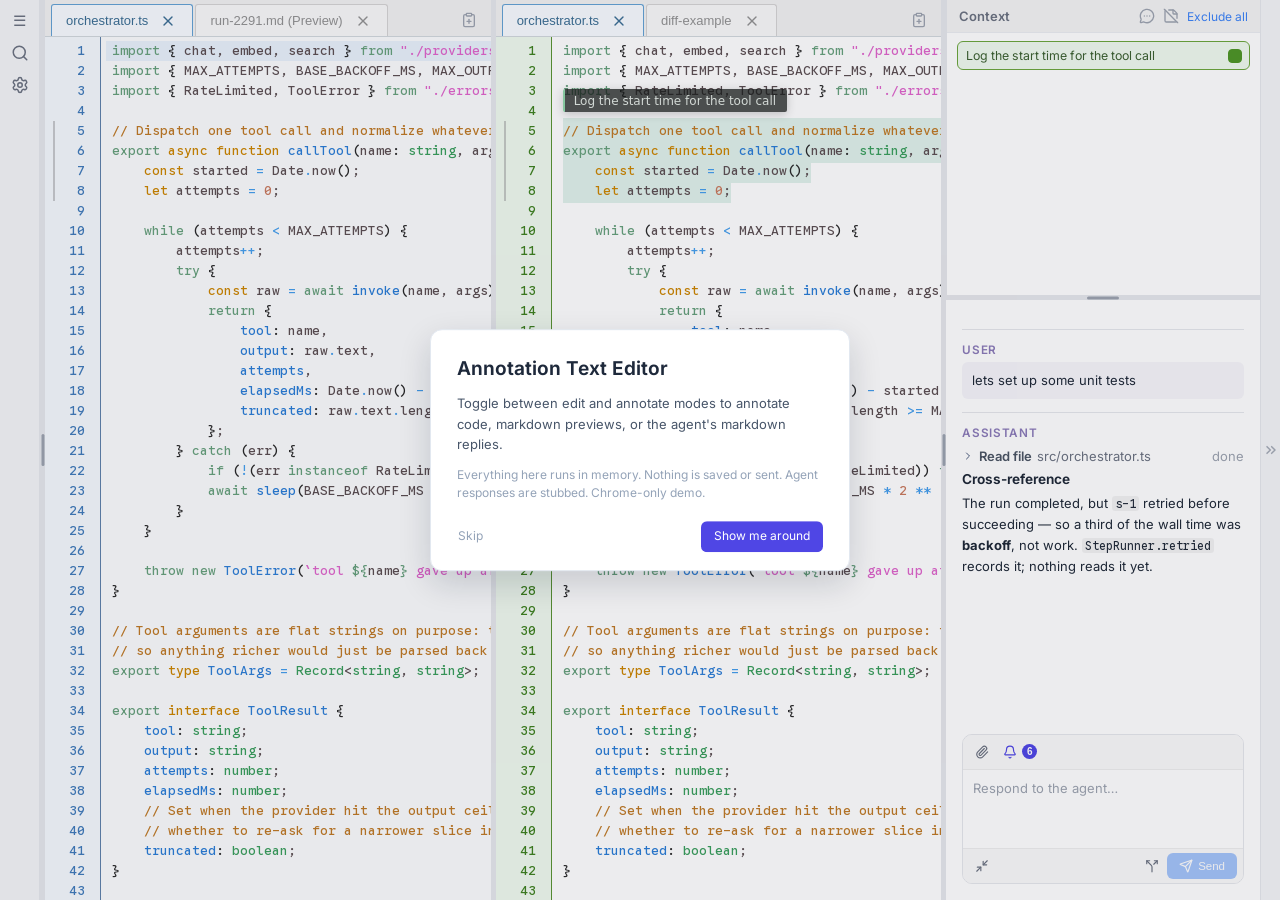
==== demos/texteditor/index.html @ 20081ecb "Added text editor demo" ====
<!DOCTYPE html>
<html lang="en">
  <head>
    <meta charset="utf-8" />
    <meta name="viewport" content="width=device-width, initial-scale=1" />
    <meta name="theme-color" content="#000000" />
    <title>Solid App</title>
    <script type="module" crossorigin src="./assets/index-Ch_IzV82.js"></script>
    <link rel="stylesheet" crossorigin href="./assets/index-BcpqFFhO.css">
  </head>
  <body>
    <noscript>You need to enable JavaScript to run this app.</noscript>
    <div id="root"></div>

  </body>
</html>
---- demos/texteditor/assets/index-BcpqFFhO.css ----
@font-face{font-family:Google Sans Code Variable;font-style:normal;font-display:swap;font-weight:300 800;src:url(./google-sans-code-adlam-wght-normal-DMKbyh18.woff2) format("woff2-variations");unicode-range:U+061F,U+0640,U+2015,U+201B,U+2020-2021,U+2030,U+204F,U+25CC,U+2E28-2E29,U+2E41,U+1E900-1E95F}@font-face{font-family:Google Sans Code Variable;font-style:normal;font-display:swap;font-weight:300 800;src:url([data-uri]) format("woff2-variations");unicode-range:U+02C7,U+02D8-02D9,U+02DB,U+0307,U+1400-167F,U+18B0-18F5,U+25CC,U+11AB0-11ABF}@font-face{font-family:Google Sans Code Variable;font-style:normal;font-display:swap;font-weight:300 800;src:url([data-uri]) format("woff2-variations");unicode-range:U+0300-0302,U+0304,U+030B-030C,U+0323-0324,U+0330-0331,U+13A0-13FF,U+AB70-ABBF}@font-face{font-family:Google Sans Code Variable;font-style:normal;font-display:swap;font-weight:300 800;src:url(./google-sans-code-math-wght-normal-BmC33yrp.woff2) format("woff2-variations");unicode-range:U+0302-0303,U+0305,U+0307-0308,U+0310,U+0312,U+0315,U+031A,U+0326-0327,U+032C,U+032F-0330,U+0332-0333,U+0338,U+033A,U+0346,U+034D,U+0391-03A1,U+03A3-03A9,U+03B1-03C9,U+03D1,U+03D5-03D6,U+03F0-03F1,U+03F4-03F5,U+2016-2017,U+2034-2038,U+203C,U+2040,U+2043,U+2047,U+2050,U+2057,U+205F,U+2070-2071,U+2074-208E,U+2090-209C,U+20D0-20DC,U+20E1,U+20E5-20EF,U+2100-2112,U+2114-2115,U+2117-2121,U+2123-214F,U+2190,U+2192,U+2194-21AE,U+21B0-21E5,U+21F1-21F2,U+21F4-2211,U+2213-2214,U+2216-22FF,U+2308-230B,U+2310,U+2319,U+231C-2321,U+2336-237A,U+237C,U+2395,U+239B-23B7,U+23D0,U+23DC-23E1,U+2474-2475,U+25AF,U+25B3,U+25B7,U+25BD,U+25C1,U+25CA,U+25CC,U+25FB,U+266D-266F,U+27C0-27FF,U+2900-2AFF,U+2B0E-2B11,U+2B30-2B4C,U+2BFE,U+3030,U+FF5B,U+FF5D,U+1D400-1D7FF,U+1EE00-1EEFF}@font-face{font-family:Google Sans Code Variable;font-style:normal;font-display:swap;font-weight:300 800;src:url([data-uri]) format("woff2-variations");unicode-range:U+0300,U+0306-0308,U+0313,U+0483,U+20DB,U+25CC,U+10350-1037A}@font-face{font-family:Google Sans Code Variable;font-style:normal;font-display:swap;font-weight:300 800;src:url(./google-sans-code-symbols-wght-normal-DYh2i20j.woff2) format("woff2-variations");unicode-range:U+0001-000C,U+000E-001F,U+007F-009F,U+20DD-20E0,U+20E2-20E4,U+2150-218F,U+2190,U+2192,U+2194-2199,U+21AF,U+21E6-21F0,U+21F3,U+2218-2219,U+2299,U+22C4-22C6,U+2300-243F,U+2440-244A,U+2460-24FF,U+25A0-27BF,U+2800-28FF,U+2921-2922,U+2981,U+29BF,U+29EB,U+2B00-2BFF,U+4DC0-4DFF,U+FFF9-FFFB,U+10140-1018E,U+10190-1019C,U+101A0,U+101D0-101FD,U+102E0-102FB,U+10E60-10E7E,U+1D2C0-1D2D3,U+1D2E0-1D37F,U+1F000-1F0FF,U+1F100-1F1AD,U+1F1E6-1F1FF,U+1F30D-1F30F,U+1F315,U+1F31C,U+1F31E,U+1F320-1F32C,U+1F336,U+1F378,U+1F37D,U+1F382,U+1F393-1F39F,U+1F3A7-1F3A8,U+1F3AC-1F3AF,U+1F3C2,U+1F3C4-1F3C6,U+1F3CA-1F3CE,U+1F3D4-1F3E0,U+1F3ED,U+1F3F1-1F3F3,U+1F3F5-1F3F7,U+1F408,U+1F415,U+1F41F,U+1F426,U+1F43F,U+1F441-1F442,U+1F444,U+1F446-1F449,U+1F44C-1F44E,U+1F453,U+1F46A,U+1F47D,U+1F4A3,U+1F4B0,U+1F4B3,U+1F4B9,U+1F4BB,U+1F4BF,U+1F4C8-1F4CB,U+1F4D6,U+1F4DA,U+1F4DF,U+1F4E3-1F4E6,U+1F4EA-1F4ED,U+1F4F7,U+1F4F9-1F4FB,U+1F4FD-1F4FE,U+1F503,U+1F507-1F50B,U+1F50D,U+1F512-1F513,U+1F53E-1F54A,U+1F54F-1F5FA,U+1F610,U+1F650-1F67F,U+1F687,U+1F68D,U+1F691,U+1F694,U+1F698,U+1F6AD,U+1F6B2,U+1F6B9-1F6BA,U+1F6BC,U+1F6C6-1F6CF,U+1F6D3-1F6D7,U+1F6E0-1F6EA,U+1F6F0-1F6F3,U+1F6F7-1F6FC,U+1F700-1F7FF,U+1F800-1F80B,U+1F810-1F847,U+1F850-1F859,U+1F860-1F887,U+1F890-1F8AD,U+1F8B0-1F8BB,U+1F8C0-1F8C1,U+1F900-1F90B,U+1F93B,U+1F946,U+1F984,U+1F996,U+1F9E9,U+1FA00-1FA6F,U+1FA70-1FA7C,U+1FA80-1FA89,U+1FA8F-1FAC6,U+1FACE-1FADC,U+1FADF-1FAE9,U+1FAF0-1FAF8,U+1FB00-1FBFF}@font-face{font-family:Google Sans Code Variable;font-style:normal;font-display:swap;font-weight:300 800;src:url(./google-sans-code-symbols2-wght-normal-B9bgzW0v.woff2) format("woff2-variations");unicode-range:U+2000-2001,U+2004-2008,U+200A,U+23B8-23BD,U+2500-259F}@font-face{font-family:Google Sans Code Variable;font-style:normal;font-display:swap;font-weight:300 800;src:url([data-uri]) format("woff2-variations");unicode-range:U+0303-0304,U+0307-0308,U+030A,U+0320,U+0323-0325,U+032D-032E,U+0330-0331,U+060C,U+061B-061C,U+061F,U+0621,U+0640,U+064B-0655,U+0660-066C,U+0670,U+0700-074F,U+0860-086A,U+1DF8,U+1DFA,U+200C-200F,U+25CC,U+2670-2671}@font-face{font-family:Google Sans Code Variable;font-style:normal;font-display:swap;font-weight:300 800;src:url(./google-sans-code-vietnamese-wght-normal-DxxfW2pt.woff2) format("woff2-variations");unicode-range:U+0102-0103,U+0110-0111,U+0128-0129,U+0168-0169,U+01A0-01A1,U+01AF-01B0,U+0300-0301,U+0303-0304,U+0308-0309,U+0323,U+0329,U+1EA0-1EF9,U+20AB}@font-face{font-family:Google Sans Code Variable;font-style:normal;font-display:swap;font-weight:300 800;src:url(./google-sans-code-latin-ext-wght-normal-Cxz4iEe8.woff2) format("woff2-variations");unicode-range:U+0100-02BA,U+02BD-02C5,U+02C7-02CC,U+02CE-02D7,U+02DD-02FF,U+0304,U+0308,U+0329,U+1D00-1DBF,U+1E00-1E9F,U+1EF2-1EFF,U+2020,U+20A0-20AB,U+20AD-20C0,U+2113,U+2C60-2C7F,U+A720-A7FF}@font-face{font-family:Google Sans Code Variable;font-style:normal;font-display:swap;font-weight:300 800;src:url(./google-sans-code-latin-wght-normal-BLCTwao7.woff2) format("woff2-variations");unicode-range:U+0000-00FF,U+0131,U+0152-0153,U+02BB-02BC,U+02C6,U+02DA,U+02DC,U+0304,U+0308,U+0329,U+2000-206F,U+20AC,U+2122,U+2191,U+2193,U+2212,U+2215,U+FEFF,U+FFFD}@font-face{font-family:JetBrains Mono Variable;font-style:normal;font-display:swap;font-weight:100 800;src:url([data-uri]) format("woff2-variations");unicode-range:U+0460-052F,U+1C80-1C8A,U+20B4,U+2DE0-2DFF,U+A640-A69F,U+FE2E-FE2F}@font-face{font-family:JetBrains Mono Variable;font-style:normal;font-display:swap;font-weight:100 800;src:url(./jetbrains-mono-cyrillic-wght-normal-D73BlboJ.woff2) format("woff2-variations");unicode-range:U+0301,U+0400-045F,U+0490-0491,U+04B0-04B1,U+2116}@font-face{font-family:JetBrains Mono Variable;font-style:normal;font-display:swap;font-weight:100 800;src:url(./jetbrains-mono-greek-wght-normal-Bw9x6K1M.woff2) format("woff2-variations");unicode-range:U+0370-0377,U+037A-037F,U+0384-038A,U+038C,U+038E-03A1,U+03A3-03FF}@font-face{font-family:JetBrains Mono Variable;font-style:normal;font-display:swap;font-weight:100 800;src:url(./jetbrains-mono-vietnamese-wght-normal-Bt-aOZkq.woff2) format("woff2-variations");unicode-range:U+0102-0103,U+0110-0111,U+0128-0129,U+0168-0169,U+01A0-01A1,U+01AF-01B0,U+0300-0301,U+0303-0304,U+0308-0309,U+0323,U+0329,U+1EA0-1EF9,U+20AB}@font-face{font-family:JetBrains Mono Variable;font-style:normal;font-display:swap;font-weight:100 800;src:url(./jetbrains-mono-latin-ext-wght-normal-DBQx-q_a.woff2) format("woff2-variations");unicode-range:U+0100-02BA,U+02BD-02C5,U+02C7-02CC,U+02CE-02D7,U+02DD-02FF,U+0304,U+0308,U+0329,U+1D00-1DBF,U+1E00-1E9F,U+1EF2-1EFF,U+2020,U+20A0-20AB,U+20AD-20C0,U+2113,U+2C60-2C7F,U+A720-A7FF}@font-face{font-family:JetBrains Mono Variable;font-style:normal;font-display:swap;font-weight:100 800;src:url(./jetbrains-mono-latin-wght-normal-B9CIFXIH.woff2) format("woff2-variations");unicode-range:U+0000-00FF,U+0131,U+0152-0153,U+02BB-02BC,U+02C6,U+02DA,U+02DC,U+0304,U+0308,U+0329,U+2000-206F,U+20AC,U+2122,U+2191,U+2193,U+2212,U+2215,U+FEFF,U+FFFD}@font-face{font-family:Figtree Variable;font-style:normal;font-display:swap;font-weight:300 900;src:url(./figtree-latin-ext-wght-normal-DCwSJGxG.woff2) format("woff2-variations");unicode-range:U+0100-02BA,U+02BD-02C5,U+02C7-02CC,U+02CE-02D7,U+02DD-02FF,U+0304,U+0308,U+0329,U+1D00-1DBF,U+1E00-1E9F,U+1EF2-1EFF,U+2020,U+20A0-20AB,U+20AD-20C0,U+2113,U+2C60-2C7F,U+A720-A7FF}@font-face{font-family:Figtree Variable;font-style:normal;font-display:swap;font-weight:300 900;src:url(./figtree-latin-wght-normal-D_ZTVpCC.woff2) format("woff2-variations");unicode-range:U+0000-00FF,U+0131,U+0152-0153,U+02BB-02BC,U+02C6,U+02DA,U+02DC,U+0304,U+0308,U+0329,U+2000-206F,U+20AC,U+2122,U+2191,U+2193,U+2212,U+2215,U+FEFF,U+FFFD}@font-face{font-family:Inter Variable;font-style:normal;font-display:swap;font-weight:100 900;src:url(./inter-cyrillic-ext-wght-normal-BOeWTOD4.woff2) format("woff2-variations");unicode-range:U+0460-052F,U+1C80-1C8A,U+20B4,U+2DE0-2DFF,U+A640-A69F,U+FE2E-FE2F}@font-face{font-family:Inter Variable;font-style:normal;font-display:swap;font-weight:100 900;src:url(./inter-cyrillic-wght-normal-DqGufNeO.woff2) format("woff2-variations");unicode-range:U+0301,U+0400-045F,U+0490-0491,U+04B0-04B1,U+2116}@font-face{font-family:Inter Variable;font-style:normal;font-display:swap;font-weight:100 900;src:url(./inter-greek-ext-wght-normal-DlzME5K_.woff2) format("woff2-variations");unicode-range:U+1F00-1FFF}@font-face{font-family:Inter Variable;font-style:normal;font-display:swap;font-weight:100 900;src:url(./inter-greek-wght-normal-CkhJZR-_.woff2) format("woff2-variations");unicode-range:U+0370-0377,U+037A-037F,U+0384-038A,U+038C,U+038E-03A1,U+03A3-03FF}@font-face{font-family:Inter Variable;font-style:normal;font-display:swap;font-weight:100 900;src:url(./inter-vietnamese-wght-normal-CBcvBZtf.woff2) format("woff2-variations");unicode-range:U+0102-0103,U+0110-0111,U+0128-0129,U+0168-0169,U+01A0-01A1,U+01AF-01B0,U+0300-0301,U+0303-0304,U+0308-0309,U+0323,U+0329,U+1EA0-1EF9,U+20AB}@font-face{font-family:Inter Variable;font-style:normal;font-display:swap;font-weight:100 900;src:url(./inter-latin-ext-wght-normal-DO1Apj_S.woff2) format("woff2-variations");unicode-range:U+0100-02BA,U+02BD-02C5,U+02C7-02CC,U+02CE-02D7,U+02DD-02FF,U+0304,U+0308,U+0329,U+1D00-1DBF,U+1E00-1E9F,U+1EF2-1EFF,U+2020,U+20A0-20AB,U+20AD-20C0,U+2113,U+2C60-2C7F,U+A720-A7FF}@font-face{font-family:Inter Variable;font-style:normal;font-display:swap;font-weight:100 900;src:url(./inter-latin-wght-normal-Dx4kXJAl.woff2) format("woff2-variations");unicode-range:U+0000-00FF,U+0131,U+0152-0153,U+02BB-02BC,U+02C6,U+02DA,U+02DC,U+0304,U+0308,U+0329,U+2000-206F,U+20AC,U+2122,U+2191,U+2193,U+2212,U+2215,U+FEFF,U+FFFD}:root{--font-mono: "Google Sans Code Variable", ui-monospace, monospace;--font-sans: "Inter Variable", sans-serif;--sans-default-size: 13px}*,*:before,*:after{box-sizing:border-box}html,body,#root{margin:0;padding:0;height:100%;overflow:hidden;font-family:var(--font-sans);font-weight:400;font-size:var(--sans-default-size)}*{overscroll-behavior:none}::-webkit-scrollbar{width:6px;height:6px}::-webkit-scrollbar-track{background:transparent;border-radius:0}::-webkit-scrollbar-thumb{background:#d1d5db;border-radius:0}::-webkit-scrollbar-thumb:hover{background:#9ca3af}::selection{background-color:#9dcda566}.markdown-body{color-scheme:light;-ms-text-size-adjust:100%;-webkit-text-size-adjust:100%;margin:0;font-weight:400;color:#1f2328;background-color:#fff;font-family:-apple-system,BlinkMacSystemFont,Segoe UI,Noto Sans,Helvetica,Arial,sans-serif,"Apple Color Emoji","Segoe UI Emoji";font-size:16px;line-height:1.5;word-wrap:break-word}.markdown-body a{text-decoration:underline;text-underline-offset:.2rem}.markdown-body .octicon{display:inline-block;fill:currentColor;vertical-align:text-bottom}.markdown-body h1:hover .anchor .octicon-link:before,.markdown-body h2:hover .anchor .octicon-link:before,.markdown-body h3:hover .anchor .octicon-link:before,.markdown-body h4:hover .anchor .octicon-link:before,.markdown-body h5:hover .anchor .octicon-link:before,.markdown-body h6:hover .anchor .octicon-link:before{width:16px;height:16px;content:" ";display:inline-block;background-color:currentColor;-webkit-mask-image:url("data:image/svg+xml,<svg xmlns='http://www.w3.org/2000/svg' viewBox='0 0 16 16' version='1.1' aria-hidden='true'><path fill-rule='evenodd' d='M7.775 3.275a.75.75 0 001.06 1.06l1.25-1.25a2 2 0 112.83 2.83l-2.5 2.5a2 2 0 01-2.83 0 .75.75 0 00-1.06 1.06 3.5 3.5 0 004.95 0l2.5-2.5a3.5 3.5 0 00-4.95-4.95l-1.25 1.25zm-4.69 9.64a2 2 0 010-2.83l2.5-2.5a2 2 0 012.83 0 .75.75 0 001.06-1.06 3.5 3.5 0 00-4.95 0l-2.5 2.5a3.5 3.5 0 004.95 4.95l1.25-1.25a.75.75 0 00-1.06-1.06l-1.25 1.25a2 2 0 01-2.83 0z'></path></svg>");mask-image:url("data:image/svg+xml,<svg xmlns='http://www.w3.org/2000/svg' viewBox='0 0 16 16' version='1.1' aria-hidden='true'><path fill-rule='evenodd' d='M7.775 3.275a.75.75 0 001.06 1.06l1.25-1.25a2 2 0 112.83 2.83l-2.5 2.5a2 2 0 01-2.83 0 .75.75 0 00-1.06 1.06 3.5 3.5 0 004.95 0l2.5-2.5a3.5 3.5 0 00-4.95-4.95l-1.25 1.25zm-4.69 9.64a2 2 0 010-2.83l2.5-2.5a2 2 0 012.83 0 .75.75 0 001.06-1.06 3.5 3.5 0 00-4.95 0l-2.5 2.5a3.5 3.5 0 004.95 4.95l1.25-1.25a.75.75 0 00-1.06-1.06l-1.25 1.25a2 2 0 01-2.83 0z'></path></svg>")}.markdown-body details,.markdown-body figcaption,.markdown-body figure{display:block}.markdown-body summary{display:list-item}.markdown-body [hidden]{display:none!important}.markdown-body a{background-color:#0000;color:#0969da;text-decoration:none}.markdown-body abbr[title]{border-bottom:none;-webkit-text-decoration:underline dotted;text-decoration:underline dotted}.markdown-body b,.markdown-body strong{font-weight:600}.markdown-body dfn{font-style:italic}.markdown-body h1{margin:.67em 0;font-weight:600;padding-bottom:.3em;font-size:2em;border-bottom:1px solid #d1d9e0b3}.markdown-body mark{background-color:#fff8c5;color:#1f2328}.markdown-body small{font-size:90%}.markdown-body sub,.markdown-body sup{font-size:75%;line-height:0;position:relative;vertical-align:baseline}.markdown-body sub{bottom:-.25em}.markdown-body sup{top:-.5em}.markdown-body img{border-style:none;max-width:100%;box-sizing:content-box}.markdown-body code,.markdown-body kbd,.markdown-body pre,.markdown-body samp{font-family:monospace;font-size:1em}.markdown-body figure{margin:1em 2.5rem}.markdown-body hr{box-sizing:content-box;overflow:hidden;background:#0000;border-bottom:1px solid #d1d9e0b3;height:.25em;padding:0;margin:1.5rem 0;background-color:#d1d9e0;border:0}.markdown-body input{font:inherit;margin:0;overflow:visible;font-family:inherit;font-size:inherit;line-height:inherit}.markdown-body [type=button],.markdown-body [type=reset],.markdown-body [type=submit]{-webkit-appearance:button;appearance:button}.markdown-body [type=checkbox],.markdown-body [type=radio]{box-sizing:border-box;padding:0}.markdown-body [type=number]::-webkit-inner-spin-button,.markdown-body [type=number]::-webkit-outer-spin-button{height:auto}.markdown-body [type=search]::-webkit-search-cancel-button,.markdown-body [type=search]::-webkit-search-decoration{-webkit-appearance:none;appearance:none}.markdown-body ::-webkit-input-placeholder{color:inherit;opacity:.54}.markdown-body ::-webkit-file-upload-button{-webkit-appearance:button;appearance:button;font:inherit}.markdown-body a:hover{text-decoration:underline}.markdown-body ::placeholder{color:#59636e;opacity:1}.markdown-body hr:before{display:table;content:""}.markdown-body hr:after{display:table;clear:both;content:""}.markdown-body table{border-spacing:0;border-collapse:collapse;display:block;width:max-content;max-width:100%;overflow:auto;font-variant:tabular-nums}.markdown-body td,.markdown-body th{padding:0}.markdown-body details summary{cursor:pointer}.markdown-body a:focus,.markdown-body [role=button]:focus,.markdown-body input[type=radio]:focus,.markdown-body input[type=checkbox]:focus{outline:2px solid var(--borderColor-accent-emphasis);outline-offset:-2px;box-shadow:none}.markdown-body a:focus:not(:focus-visible),.markdown-body [role=button]:focus:not(:focus-visible),.markdown-body input[type=radio]:focus:not(:focus-visible),.markdown-body input[type=checkbox]:focus:not(:focus-visible){outline:solid 1px rgba(0,0,0,0)}.markdown-body a:focus-visible,.markdown-body [role=button]:focus-visible,.markdown-body input[type=radio]:focus-visible,.markdown-body input[type=checkbox]:focus-visible{outline:2px solid var(--borderColor-accent-emphasis);outline-offset:-2px;box-shadow:none}.markdown-body a:not([class]):focus,.markdown-body a:not([class]):focus-visible,.markdown-body input[type=radio]:focus,.markdown-body input[type=radio]:focus-visible,.markdown-body input[type=checkbox]:focus,.markdown-body input[type=checkbox]:focus-visible{outline-offset:0}.markdown-body kbd{display:inline-block;padding:.25rem;font:11px ui-monospace,SFMono-Regular,SF Mono,Menlo,Consolas,Liberation Mono,monospace;line-height:10px;color:#1f2328;vertical-align:middle;background-color:#f6f8fa;border:solid 1px var(--borderColor-muted);border-bottom-color:var(--borderColor-muted);border-radius:6px;box-shadow:inset 0 -1px 0 var(--borderColor-muted)}.markdown-body h1,.markdown-body h2,.markdown-body h3,.markdown-body h4,.markdown-body h5,.markdown-body h6{margin-top:1.5rem;margin-bottom:1rem;font-weight:600;line-height:1.25}.markdown-body h2{font-weight:600;padding-bottom:.3em;font-size:1.5em;border-bottom:1px solid #d1d9e0b3}.markdown-body h3{font-weight:600;font-size:1.25em}.markdown-body h4{font-weight:600;font-size:1em}.markdown-body h5{font-weight:600;font-size:.875em}.markdown-body h6{font-weight:600;font-size:.85em;color:#59636e}.markdown-body p{margin-top:0;margin-bottom:10px}.markdown-body blockquote{margin:0;padding:0 1em;color:#59636e;border-left:.25em solid #d1d9e0}.markdown-body ul,.markdown-body ol{margin-top:0;margin-bottom:0;padding-left:2em}.markdown-body ol ol,.markdown-body ul ol{list-style-type:lower-roman}.markdown-body ul ul ol,.markdown-body ul ol ol,.markdown-body ol ul ol,.markdown-body ol ol ol{list-style-type:lower-alpha}.markdown-body dd{margin-left:0}.markdown-body tt,.markdown-body code,.markdown-body samp{font-family:ui-monospace,SFMono-Regular,SF Mono,Menlo,Consolas,Liberation Mono,monospace;font-size:12px}.markdown-body pre{margin-top:0;margin-bottom:0;font-family:ui-monospace,SFMono-Regular,SF Mono,Menlo,Consolas,Liberation Mono,monospace;font-size:12px;word-wrap:normal}.markdown-body .octicon{display:inline-block;overflow:visible!important;vertical-align:text-bottom;fill:currentColor}.markdown-body input::-webkit-outer-spin-button,.markdown-body input::-webkit-inner-spin-button{margin:0;appearance:none}.markdown-body .mr-2{margin-right:.5rem!important}.markdown-body:before{display:table;content:""}.markdown-body:after{display:table;clear:both;content:""}.markdown-body>*:first-child{margin-top:0!important}.markdown-body>*:last-child{margin-bottom:0!important}.markdown-body a:not([href]){color:inherit;text-decoration:none}.markdown-body .absent{color:#d1242f}.markdown-body .anchor{float:left;padding-right:.25rem;margin-left:-20px;line-height:1}.markdown-body .anchor:focus{outline:none}.markdown-body p,.markdown-body blockquote,.markdown-body ul,.markdown-body ol,.markdown-body dl,.markdown-body table,.markdown-body pre,.markdown-body details{margin-top:0;margin-bottom:1rem}.markdown-body blockquote>:first-child{margin-top:0}.markdown-body blockquote>:last-child{margin-bottom:0}.markdown-body h1 .octicon-link,.markdown-body h2 .octicon-link,.markdown-body h3 .octicon-link,.markdown-body h4 .octicon-link,.markdown-body h5 .octicon-link,.markdown-body h6 .octicon-link{color:#1f2328;vertical-align:middle;visibility:hidden}.markdown-body h1:hover .anchor,.markdown-body h2:hover .anchor,.markdown-body h3:hover .anchor,.markdown-body h4:hover .anchor,.markdown-body h5:hover .anchor,.markdown-body h6:hover .anchor{text-decoration:none}.markdown-body h1:hover .anchor .octicon-link,.markdown-body h2:hover .anchor .octicon-link,.markdown-body h3:hover .anchor .octicon-link,.markdown-body h4:hover .anchor .octicon-link,.markdown-body h5:hover .anchor .octicon-link,.markdown-body h6:hover .anchor .octicon-link{visibility:visible}.markdown-body h1 tt,.markdown-body h1 code,.markdown-body h2 tt,.markdown-body h2 code,.markdown-body h3 tt,.markdown-body h3 code,.markdown-body h4 tt,.markdown-body h4 code,.markdown-body h5 tt,.markdown-body h5 code,.markdown-body h6 tt,.markdown-body h6 code{padding:0 .2em;font-size:inherit}.markdown-body summary h1,.markdown-body summary h2,.markdown-body summary h3,.markdown-body summary h4,.markdown-body summary h5,.markdown-body summary h6{display:inline-block}.markdown-body summary h1 .anchor,.markdown-body summary h2 .anchor,.markdown-body summary h3 .anchor,.markdown-body summary h4 .anchor,.markdown-body summary h5 .anchor,.markdown-body summary h6 .anchor{margin-left:-40px}.markdown-body summary h1,.markdown-body summary h2{padding-bottom:0;border-bottom:0}.markdown-body ul.no-list,.markdown-body ol.no-list{padding:0;list-style-type:none}.markdown-body ol[type="a s"]{list-style-type:lower-alpha}.markdown-body ol[type="A s"]{list-style-type:upper-alpha}.markdown-body ol[type="i s"]{list-style-type:lower-roman}.markdown-body ol[type="I s"]{list-style-type:upper-roman}.markdown-body ol[type="1"]{list-style-type:decimal}.markdown-body div>ol:not([type]){list-style-type:decimal}.markdown-body ul ul,.markdown-body ul ol,.markdown-body ol ol,.markdown-body ol ul{margin-top:0;margin-bottom:0}.markdown-body li>p{margin-top:1rem}.markdown-body li+li{margin-top:.25em}.markdown-body dl{padding:0}.markdown-body dl dt{padding:0;margin-top:1rem;font-size:1em;font-style:italic;font-weight:600}.markdown-body dl dd{padding:0 1rem;margin-bottom:1rem}.markdown-body table th{font-weight:600}.markdown-body table th,.markdown-body table td{padding:6px 13px;border:1px solid #d1d9e0}.markdown-body table td>:last-child{margin-bottom:0}.markdown-body table tr{background-color:#fff;border-top:1px solid #d1d9e0b3}.markdown-body table tr:nth-child(2n){background-color:#f6f8fa}.markdown-body table img{background-color:#0000}.markdown-body img[align=right]{padding-left:20px}.markdown-body img[align=left]{padding-right:20px}.markdown-body .emoji{max-width:none;vertical-align:text-top;background-color:#0000}.markdown-body span.frame{display:block;overflow:hidden}.markdown-body span.frame>span{display:block;float:left;width:auto;padding:7px;margin:13px 0 0;overflow:hidden;border:1px solid #d1d9e0}.markdown-body span.frame span img{display:block;float:left}.markdown-body span.frame span span{display:block;padding:5px 0 0;clear:both;color:#1f2328}.markdown-body span.align-center{display:block;overflow:hidden;clear:both}.markdown-body span.align-center>span{display:block;margin:13px auto 0;overflow:hidden;text-align:center}.markdown-body span.align-center span img{margin:0 auto;text-align:center}.markdown-body span.align-right{display:block;overflow:hidden;clear:both}.markdown-body span.align-right>span{display:block;margin:13px 0 0;overflow:hidden;text-align:right}.markdown-body span.align-right span img{margin:0;text-align:right}.markdown-body span.float-left{display:block;float:left;margin-right:13px;overflow:hidden}.markdown-body span.float-left span{margin:13px 0 0}.markdown-body span.float-right{display:block;float:right;margin-left:13px;overflow:hidden}.markdown-body span.float-right>span{display:block;margin:13px auto 0;overflow:hidden;text-align:right}.markdown-body code,.markdown-body tt{padding:.2em .4em;margin:0;font-size:85%;white-space:break-spaces;background-color:#818b981f;border-radius:6px}.markdown-body code br,.markdown-body tt br{display:none}.markdown-body del code{text-decoration:inherit}.markdown-body samp{font-size:85%}.markdown-body pre code{font-size:100%}.markdown-body pre>code{padding:0;margin:0;word-break:normal;white-space:pre;background:#0000;border:0}.markdown-body .highlight{margin-bottom:1rem}.markdown-body .highlight pre{margin-bottom:0;word-break:normal}.markdown-body .highlight pre,.markdown-body pre{padding:1rem;overflow:auto;font-size:85%;line-height:1.45;color:#1f2328;background-color:#f6f8fa;border-radius:6px}.markdown-body pre code,.markdown-body pre tt{display:inline;padding:0;margin:0;overflow:visible;line-height:inherit;word-wrap:normal;background-color:#0000;border:0}.markdown-body .csv-data td,.markdown-body .csv-data th{padding:5px;overflow:hidden;font-size:12px;line-height:1;text-align:left;white-space:nowrap}.markdown-body .csv-data .blob-num{padding:10px .5rem 9px;text-align:right;background:#fff;border:0}.markdown-body .csv-data tr{border-top:0}.markdown-body .csv-data th{font-weight:600;background:#f6f8fa;border-top:0}.markdown-body [data-footnote-ref]:before{content:"["}.markdown-body [data-footnote-ref]:after{content:"]"}.markdown-body .footnotes{font-size:12px;color:#59636e;border-top:1px solid #d1d9e0}.markdown-body .footnotes ol{padding-left:1rem}.markdown-body .footnotes ol ul{display:inline-block;padding-left:1rem;margin-top:1rem}.markdown-body .footnotes li{position:relative}.markdown-body .footnotes li:target:before{position:absolute;inset:-.5rem -.5rem -.5rem -1.5rem;pointer-events:none;content:"";border:2px solid #0969da;border-radius:6px}.markdown-body .footnotes li:target{color:#1f2328}.markdown-body .footnotes .data-footnote-backref g-emoji{font-family:monospace}.markdown-body .pl-c{color:#59636e}.markdown-body .pl-c1,.markdown-body .pl-s .pl-v{color:#0550ae}.markdown-body .pl-e,.markdown-body .pl-en{color:#6639ba}.markdown-body .pl-smi,.markdown-body .pl-s .pl-s1{color:#1f2328}.markdown-body .pl-ent{color:#0550ae}.markdown-body .pl-k{color:#cf222e}.markdown-body .pl-s,.markdown-body .pl-pds,.markdown-body .pl-s .pl-pse .pl-s1,.markdown-body .pl-sr,.markdown-body .pl-sr .pl-cce,.markdown-body .pl-sr .pl-sre,.markdown-body .pl-sr .pl-sra{color:#0a3069}.markdown-body .pl-v,.markdown-body .pl-smw{color:#953800}.markdown-body .pl-bu{color:#82071e}.markdown-body .pl-ii{color:var(--fgColor-danger);background-color:var(--bgColor-danger-muted)}.markdown-body .pl-c2{color:#f6f8fa;background-color:#cf222e}.markdown-body .pl-sr .pl-cce{font-weight:700;color:#116329}.markdown-body .pl-ml{color:#3b2300}.markdown-body .pl-mh,.markdown-body .pl-mh .pl-en,.markdown-body .pl-ms{font-weight:700;color:#0550ae}.markdown-body .pl-mi{font-style:italic;color:#1f2328}.markdown-body .pl-mb{font-weight:700;color:#1f2328}.markdown-body .pl-md{color:#82071e;background-color:#ffebe9}.markdown-body .pl-mi1{color:#116329;background-color:#dafbe1}.markdown-body .pl-mc{color:#953800;background-color:#ffd8b5}.markdown-body .pl-mi2{color:#d1d9e0;background-color:#0550ae}.markdown-body .pl-mdr{font-weight:700;color:#8250df}.markdown-body .pl-ba{color:#59636e}.markdown-body .pl-sg{color:#818b98}.markdown-body .pl-corl{text-decoration:underline;color:#0a3069}.markdown-body [role=button]:focus:not(:focus-visible),.markdown-body [role=tabpanel][tabindex="0"]:focus:not(:focus-visible),.markdown-body button:focus:not(:focus-visible),.markdown-body summary:focus:not(:focus-visible),.markdown-body a:focus:not(:focus-visible){outline:none;box-shadow:none}.markdown-body [tabindex="0"]:focus:not(:focus-visible),.markdown-body details-dialog:focus:not(:focus-visible){outline:none}.markdown-body g-emoji{display:inline-block;min-width:1ch;font-family:"Apple Color Emoji","Segoe UI Emoji",Segoe UI Symbol;font-size:1em;font-style:normal!important;font-weight:400;line-height:1;vertical-align:-.075em}.markdown-body g-emoji img{width:1em;height:1em}.markdown-body a:has(>p,>div,>pre,>blockquote){display:block}.markdown-body a:has(>p,>div,>pre,>blockquote):not(:has(.snippet-clipboard-content,>pre)){width:fit-content}.markdown-body a:has(>p,>div,>pre,>blockquote):has(.snippet-clipboard-content,>pre):focus-visible{outline:2px solid var(--borderColor-accent-emphasis);outline-offset:2px}.markdown-body .task-list-item{list-style-type:none}.markdown-body .task-list-item label{font-weight:400}.markdown-body .task-list-item.enabled label{cursor:pointer}.markdown-body .task-list-item+.task-list-item{margin-top:.25rem}.markdown-body .task-list-item .handle{display:none}.markdown-body .task-list-item-checkbox{margin:0 .2em .25em -1.4em;vertical-align:middle}.markdown-body ul:dir(rtl) .task-list-item-checkbox{margin:0 -1.6em .25em .2em}.markdown-body ol:dir(rtl) .task-list-item-checkbox{margin:0 -1.6em .25em .2em}.markdown-body .contains-task-list:hover .task-list-item-convert-container,.markdown-body .contains-task-list:focus-within .task-list-item-convert-container{display:block;width:auto;height:24px;overflow:visible;clip-path:none}.markdown-body ::-webkit-calendar-picker-indicator{filter:invert(50%)}.markdown-body .markdown-alert{padding:.5rem 1rem;margin-bottom:1rem;color:inherit;border-left:.25em solid #d1d9e0}.markdown-body .markdown-alert>:first-child{margin-top:0}.markdown-body .markdown-alert>:last-child{margin-bottom:0}.markdown-body .markdown-alert .markdown-alert-title{display:flex;font-weight:500;align-items:center;line-height:1}.markdown-body .markdown-alert.markdown-alert-note{border-left-color:#0969da}.markdown-body .markdown-alert.markdown-alert-note .markdown-alert-title{color:#0969da}.markdown-body .markdown-alert.markdown-alert-important{border-left-color:#8250df}.markdown-body .markdown-alert.markdown-alert-important .markdown-alert-title{color:#8250df}.markdown-body .markdown-alert.markdown-alert-warning{border-left-color:#9a6700}.markdown-body .markdown-alert.markdown-alert-warning .markdown-alert-title{color:#9a6700}.markdown-body .markdown-alert.markdown-alert-tip{border-left-color:#1a7f37}.markdown-body .markdown-alert.markdown-alert-tip .markdown-alert-title{color:#1a7f37}.markdown-body .markdown-alert.markdown-alert-caution{border-left-color:#cf222e}.markdown-body .markdown-alert.markdown-alert-caution .markdown-alert-title{color:#d1242f}.markdown-body>*:first-child>.heading-element:first-child{margin-top:0!important}.markdown-body .highlight pre:has(+.zeroclipboard-container){min-height:52px}._tabHeaderArea_h9tgt_1{display:flex;position:relative;flex-direction:row;background-color:#f1f1f1;border-bottom:1px solid #d1d8dc;flex-shrink:0;width:100%;gap:6px;padding:4px 6px 0}._tabHeaderAreaEmpty_h9tgt_13{min-height:32px}._tabStrip_h9tgt_19{display:flex;flex-direction:row;overflow-x:auto;flex:1;min-width:0;gap:2px;scrollbar-width:none;padding-bottom:4px;margin-bottom:-4px}._tabStrip_h9tgt_19::-webkit-scrollbar{height:4px}._tabStrip_h9tgt_19::-webkit-scrollbar-track{background:transparent}._tabStrip_h9tgt_19::-webkit-scrollbar-thumb{background:transparent;border-radius:2px}._tabStrip_h9tgt_19:hover::-webkit-scrollbar-thumb{background:#00000040}._tabActionArea_h9tgt_56{display:flex;align-items:center;gap:8px;flex-shrink:0;padding:0 8px}._tabActionButton_h9tgt_64{display:inline-flex;align-items:center;justify-content:center;color:#9ca3af;background:none;border:none;cursor:pointer;padding:0;line-height:1}._tabActionButton_h9tgt_64:hover{color:#3b82f6}._tabHeader_h9tgt_1{padding:0 14px;height:32px;display:flex;align-items:center;font-size:13px;font-family:-apple-system,BlinkMacSystemFont,Segoe UI,sans-serif;color:#919191;border:1px solid #d5d3d3;border-radius:3px 3px 0 0;cursor:pointer;white-space:nowrap;user-select:none;background-color:#f8f8f8;flex:0 0 auto;border-bottom:none}._tabHeader_h9tgt_1:hover{color:#55585e;background-color:#fbfbfc}._tabHeaderActive_h9tgt_106{background:#f7fbff;color:#3c6e93;border-color:#64a2d4}._tabHeaderActive_h9tgt_106:hover{color:#3c6e93;background:#f7fbff}._tabDecoration_h9tgt_119{display:inline-flex;align-items:center;margin-right:6px}._tabClose_h9tgt_125{align-content:center;display:flex;padding:2px;margin-left:10px}._tabClose_h9tgt_125:hover{background-color:#9393934f;border-radius:2px}._tabClose_h9tgt_125:active{background-color:#0000004d}._tabFrame_h9tgt_141{flex:1;background-color:#fff;min-height:0}._tabContainer_h9tgt_147{display:flex;flex-direction:column;height:100%;min-height:0;min-width:0}._tab_h9tgt_1{height:100%;width:100%}._tabDragGhost_h9tgt_166{padding:0 12px;height:28px;display:flex;align-items:center;font-size:12.5px;font-family:-apple-system,BlinkMacSystemFont,Segoe UI,sans-serif;background:#fff;border:1px solid #5b9bd5;border-radius:4px;box-shadow:0 2px 8px #00000026;white-space:nowrap}._tabInsertionCursor_h9tgt_182{position:absolute;top:0;bottom:0;width:3px;background:#4a9eff;pointer-events:none;transform:translate(-1px);border-radius:1px}._container_1sfai_1{display:flex;flex-direction:column;height:100%;overflow:hidden}._container_1sfai_1._horizontal_1sfai_8{flex-direction:row}._pane_1sfai_12{overflow:hidden;min-height:0;min-width:0}._paneScroll_1sfai_18{height:100%;overflow-y:auto;overflow-x:hidden}._paneSelfManagedScroll_1sfai_24{height:100%}._divider_1sfai_28{flex-shrink:0;background:#e5e7eb;position:relative;transition:background .15s;user-select:none}._container_1sfai_1:not(._horizontal_1sfai_8)>._divider_1sfai_28{height:5px;cursor:row-resize}._container_1sfai_1._horizontal_1sfai_8>._divider_1sfai_28{width:5px;cursor:col-resize}._divider_1sfai_28:hover,._divider_1sfai_28:active{background:#3b82f6}._divider_1sfai_28:after{content:"";position:absolute;left:50%;top:50%;transform:translate(-50%,-50%);border-radius:2px;background:#9ca3af;pointer-events:none;transition:background .15s}._container_1sfai_1:not(._horizontal_1sfai_8)>._divider_1sfai_28:after{width:32px;height:3px}._container_1sfai_1._horizontal_1sfai_8>._divider_1sfai_28:after{width:3px;height:32px}._divider_1sfai_28:hover:after,._divider_1sfai_28:active:after{background:#fff}._dropIndicator_1sfai_78{background:#3b82f640;border:2px solid #3b82f6;box-sizing:border-box;transition:opacity .1s;z-index:10}._emptySplitPane_1sfai_86{font-family:-apple-system,BlinkMacSystemFont,Segoe UI,sans-serif;font-size:12.5px;display:flex;align-items:center;justify-content:center;flex-direction:column;background-color:#f8f8f8;width:100%;height:100%}._menu_vxip9_4{position:absolute;z-index:1000;min-width:160px;padding:4px;background:#fff;border:1px solid #d0d0d0;border-radius:6px;box-shadow:0 4px 16px #00000024;font-size:12.5px;font-family:-apple-system,BlinkMacSystemFont,Segoe UI,sans-serif;color:#333;user-select:none}._item_vxip9_19{height:28px;display:flex;align-items:center;padding:0 10px;border-radius:4px;cursor:pointer;white-space:nowrap}._item_vxip9_19:hover{background:#eef4fb;color:#1f6fc4}._disabled_vxip9_36{color:#b8b8b8;cursor:default;pointer-events:none}._danger_vxip9_43{color:#ef4444}._danger_vxip9_43:hover{background:#fdecec;color:#dc2626}._frame_15cwz_1{position:relative}._editor_15cwz_5{display:inline-flex;flex-direction:column;width:200px;min-height:110px;background:#fff;border:1px solid rgb(205,214,198);border-radius:8px;box-shadow:0 8px 24px #0000001a,0 1px 3px #0000000f;overflow:hidden;box-sizing:border-box;transition:box-shadow .15s,border-color .15s}._editorHeader_15cwz_19{display:flex;justify-content:space-between;align-items:center;padding:4px 4px 0}._editorActions_15cwz_27{display:flex;gap:2px}._editor_15cwz_5:focus-within{border-color:#5078ff59;box-shadow:0 8px 24px #0000001f,0 0 0 1.5px #5078ff40}._headerButton_15cwz_37{width:22px;height:22px;border:solid 1px transparent;background:transparent;color:#97a29b;font-size:15px;line-height:1;cursor:pointer;display:flex;align-items:center;justify-content:center;border-radius:7px;padding:0;transition:color .18s ease,background .18s ease,border-color .18s ease,transform .18s ease,box-shadow .18s ease}._headerButton_15cwz_37:hover{color:#4a5a50;background:#8fa8942e;border-color:#8fa89459;box-shadow:0 1px 4px #596c602e;transform:translateY(-.5px)}._headerButton_15cwz_37:active{transform:translateY(0);background:#8fa89447;box-shadow:0 0 #596c6000}._headerButton_15cwz_37:disabled{opacity:.4;cursor:default}._headerButton_15cwz_37:disabled:hover{color:#97a29b;background:transparent;border-color:transparent;box-shadow:none;transform:none}._bodyInput_15cwz_83{flex:1;min-height:80px;padding:6px;border:none;outline:none;resize:none;background:transparent;font-family:Inter,Segoe UI,system-ui,-apple-system,sans-serif;font-size:13px;line-height:1.25;letter-spacing:-.005em;color:#596c60}._bodyInput_15cwz_83::placeholder{color:#7d9787}._floatingnote_15cwz_102{font-family:Inter,Segoe UI,system-ui,-apple-system,sans-serif;font-size:12px;line-height:1.5;background:#181d1ac1;border-radius:2px;border-left:2px solid #8fd6a8;padding:3px 11px 2px 9px;color:#e3eae4;box-shadow:0 2px 10px #0003;width:fit-content;min-width:40px;max-width:300px;flex-shrink:1;white-space:normal;word-wrap:break-word}._floatingnote_15cwz_102[data-placement=side]{margin-bottom:2px;border-left:none}._noteRow_15cwz_141{display:flex;align-items:center}._noteRow_15cwz_141[data-placement=above]{align-items:flex-start}._noteDot_15cwz_159{flex:none;width:5px;height:5px;border-radius:50%;background:#8aa896;box-shadow:0 0 0 3px #fff9}._noteLine_15cwz_171{flex:none;width:7px;height:1px;background:#8aa8968c}._preview_15cwz_182{white-space:nowrap;overflow:hidden;text-overflow:ellipsis}._liveContainer_1w9jl_3{width:100%;padding:12px;margin-bottom:12px;box-sizing:border-box;border:1px solid #e5e7eb;border-radius:8px;background-color:#fafbfc;transition:all .2s ease}._liveContainer_1w9jl_3[data-selected=true]{border-color:#3b82f6;background-color:#eff6ff;box-shadow:0 0 0 2px #3b82f61a}._liveContainer_1w9jl_3[data-selected=true]:hover{border-color:#3b82f6;box-shadow:0 0 0 2px #3b82f61a}._liveContainer_1w9jl_3:not([data-selected=true]):hover{border-color:#d1d5db;background-color:#f8f9fa;box-shadow:0 1px 3px #0000000d}._liveTextBox_1w9jl_36{width:100%;min-height:2em;padding:12px;overflow:auto;resize:vertical;box-sizing:border-box;border:1px solid #e5e7eb;border-radius:6px;background-color:#fff;font-family:var(--font-mono);font-size:12px;line-height:1.5;color:#374151;transition:border-color .2s ease,box-shadow .2s ease,background-color .2s ease;margin-bottom:12px;outline:none}._liveTextBox_1w9jl_36 pre{font-family:inherit;font-weight:inherit}._liveTextBox_1w9jl_36[data-selected=true]{border-color:#3b82f6;background-color:#eff6ff;box-shadow:0 0 0 2px #3b82f61a}._liveTextBox_1w9jl_36[data-selected=true]:hover{border-color:#3b82f6;box-shadow:0 0 0 2px #3b82f61a}._liveContainer_1w9jl_3:not([data-selected=true]):hover:not(:has(._liveContainer_1w9jl_3:hover,._liveTextBox_1w9jl_36:hover)){border:solid 1px rgba(111,157,209,.646)}._liveTextBox_1w9jl_36[data-selected=false]:hover:not(:has(._liveTextBox_1w9jl_36:hover,._liveContainer_1w9jl_3:hover)){border:solid 1px rgba(111,156,209,.646)}._liveTextBox_1w9jl_36:not([data-selected=true]):hover{border-color:#d1d5db;box-shadow:0 1px 2px #0000000d}._liveTextBox_1w9jl_36:focus{outline:none}._liveTextBox_1w9jl_36[data-selected=true]:focus{border-color:#3b82f6;box-shadow:0 0 0 2px #3b82f61a}._liveTextBox_1w9jl_36:not([data-selected=true]):focus{border-color:#d1d5db;box-shadow:0 1px 2px #0000000d}._liveTextBox_1w9jl_36 pre{margin:0}._textSegment_1w9jl_110[data-kind=plain]{border-radius:0;padding:0;margin:0}._textSegment_1w9jl_110[data-kind=highlighted]{cursor:pointer;background-color:#dff1ea;color:#000;padding:4px 0}._emptyOrnament_1w9jl_131{padding:0;margin:0}._emptyOrnament_1w9jl_131:after{content:"";display:inline-block;width:.6ch}._strip_q7ugt_1{display:flex;flex-direction:column;min-height:100%;background:#fff;border-left:1px solid #e5e7eb}._header_q7ugt_9{display:flex;align-items:center;justify-content:space-between;padding:8px 12px;flex-shrink:0;background-color:#f3f3f3;border-bottom:solid 1px #eaedf1}._title_q7ugt_19{font-family:var(--font-sans);font-weight:600;color:#6b7280}._titleGroup_q7ugt_25{display:flex;align-items:center;gap:6px}._toggleAll_q7ugt_31{font-family:var(--font-sans);font-size:12px;color:#3b82f6;background:none;border:none;cursor:pointer;padding:0}._toggleAll_q7ugt_31:hover{text-decoration:underline}._displayToggle_q7ugt_47{display:inline-flex;align-items:center;justify-content:center;color:#9ca3af;background:none;border:none;cursor:pointer;padding:0;line-height:1;transition:color .15s}._displayToggle_q7ugt_47:hover{color:#3b82f6}._headerActions_q7ugt_65{display:flex;align-items:center;gap:8px}._chipList_q7ugt_71{flex:1;padding:8px 10px;display:flex;flex-direction:column;gap:5px}._empty_q7ugt_79{font-family:var(--font-sans);color:#d1d5db;align-self:center;margin-top:16px}._sourceGroup_q7ugt_86{display:flex;flex-direction:column;gap:5px}._chip_q7ugt_71{display:flex;align-items:center;gap:4px;border-radius:6px;border:1px solid #b6b9c0;background:#fff;overflow:hidden;transition:border-color .15s,opacity .15s}._chip_q7ugt_71[data-included=false]{opacity:.45}._chip_q7ugt_71[data-included=true]{background:#ecf4f9;border:solid 1px rgb(0,140,255)}._chip_q7ugt_71[data-type=segment][data-included=true]{background:#eff9ee;border:solid 1px #6ba63c}._chipLabel_q7ugt_121{flex:1;text-align:left;background:none;border:none;padding:6px 8px;font-family:var(--font-sans);font-weight:400;font-size:.95em;color:#445878;cursor:pointer;white-space:nowrap;overflow:hidden;text-overflow:ellipsis;min-width:0}._chip_q7ugt_71[data-type=segment][data-included=true] ._chipLabel_q7ugt_121{color:#3c6130}._chipLabel_q7ugt_121:hover{color:#1d4ed8;text-decoration:underline}._chipBadge_q7ugt_153{flex-shrink:0;align-self:center;padding:1px 5px;margin-right:2px;border-radius:3px;background:#ede9fe;color:#6d28d9;font-family:var(--font-mono);font-size:9px;text-transform:uppercase;letter-spacing:.03em}._chipToggle_q7ugt_169{flex-shrink:0;width:14px;height:14px;margin:0 7px;border-radius:4px;border:1.5px solid #d1d5db;background:none;padding:0;cursor:pointer;transition:border-color .15s,background .15s}._chip_q7ugt_71[data-included=true] ._chipToggle_q7ugt_169{border-color:#3b82f6;background:#3b82f6}._chip_q7ugt_71[data-type=segment][data-included=true] ._chipToggle_q7ugt_169{border-color:#4e9626;background:#4e9626}._chipToggle_q7ugt_169:hover{border-color:#374151}._chip_q7ugt_71[data-included=false] ._chipToggle_q7ugt_169:hover{border:blue;background-color:#00f}._sourceIcon_q7ugt_204{flex-shrink:0;margin-left:8px;color:#9ca3af}._sourceCount_q7ugt_210{flex-shrink:0;font-family:var(--font-mono);font-size:9px;color:#9ca3af}._sourceBreak_q7ugt_220{display:flex;align-items:center;justify-content:center;gap:3px;margin:8px 0;flex-shrink:0}._sourceBreak_q7ugt_220 span{width:3px;height:3px;border-radius:50%;background:#d1d5db}._workspace_3vfgh_3{display:flex;height:100vh}._workspace_3vfgh_3>:first-child{flex:1;min-width:0}._observerPane_3vfgh_13{height:100%;min-width:0;display:flex;flex-direction:column}._workspaceRow_3vfgh_22{display:flex;flex:1;min-height:0}._workspaceRow_3vfgh_22>:last-child{flex:1;min-width:0}._chatPane_3vfgh_33{height:100%;display:flex;flex-direction:column;overflow:hidden}._bottomBar_3vfgh_40{padding:8px 16px;border-top:1px solid #e5e7eb;display:flex;align-items:center;gap:12px}._notesToggle_3vfgh_50{display:inline-flex;align-items:center;gap:7px;padding:5px 12px;border:1px solid rgba(143,168,148,.3);border-radius:999px;background:#8fa8940f;color:#7d9787;font-family:Inter,Segoe UI,system-ui,-apple-system,sans-serif;font-size:12px;font-weight:500;letter-spacing:-.005em;line-height:1;cursor:pointer;transition:color .18s ease,background .18s ease,border-color .18s ease,box-shadow .18s ease,transform .18s ease}._notesToggle_3vfgh_50:hover{color:#4a5a50;background:#8fa89424;border-color:#8fa89473;box-shadow:0 1px 4px #596c6024}._notesToggle_3vfgh_50:active{transform:translateY(.5px);box-shadow:none}._notesToggle_3vfgh_50:focus-visible{outline:none;box-shadow:0 0 0 2px #8fa89459}._notesToggleDot_3vfgh_87{width:7px;height:7px;border-radius:50%;background:#c2cdc4;transition:background .18s ease,box-shadow .18s ease}._notesToggleActive_3vfgh_95{color:#4a5a50;background:#8fa89438;border-color:#8fa8948c}._notesToggleActive_3vfgh_95:hover{background:#8fa89447}._notesToggleActive_3vfgh_95 ._notesToggleDot_3vfgh_87{background:#7d9787;box-shadow:0 0 0 3px #8fa89438}._lockToggleSegments_3vfgh_112{display:inline-flex;padding:3px;border:1px solid rgba(143,168,148,.3);border-radius:999px;background:#8fa8940f;gap:2px}._lockSegment_3vfgh_121{display:inline-flex;align-items:center;justify-content:center;padding:4px 10px;border:none;border-radius:999px;background:transparent;color:#7d9787;font-family:Inter,Segoe UI,system-ui,-apple-system,sans-serif;font-size:12px;font-weight:500;letter-spacing:-.005em;line-height:1;min-width:30px;cursor:pointer;transition:color .18s ease,background .18s ease;white-space:nowrap;gap:4px}._lockSegment_3vfgh_121:hover:not(._lockSegmentActive_3vfgh_142){color:#4a5a50}._lockSegmentActive_3vfgh_142{background:#8fa89438;color:#4a5a50}._lockSegmentActive_3vfgh_142:hover{background:#8fa89447}._agentToggleRail_3vfgh_158{display:flex;align-items:center;justify-content:center;width:20px;flex-shrink:0;height:100%;border:none;border-left:1px solid #e5e7eb;background:#f3f4f6;color:#a4aab5;cursor:pointer;padding:0;transition:background .12s ease,color .12s ease}._agentToggleRail_3vfgh_158:hover{background:#d9dfee;color:#738091}._agentToggleIcons_3vfgh_179{display:flex;align-items:center;justify-content:center}._agentToggleIcon_3vfgh_179{display:block;width:16px;height:16px;stroke:currentColor;stroke-width:2.25;stroke-linecap:round;stroke-linejoin:round;fill:none}._evidencePlaceholder_3vfgh_198{height:100%;display:flex;align-items:center;justify-content:center;color:#9ca3af;font-family:var(--font-mono);font-size:11px;border-bottom:1px solid #e5e7eb;background:#fafafa}._promptBackdrop_3vfgh_214{position:fixed;inset:0;background:#0f172a52;display:flex;align-items:center;justify-content:center;z-index:1000}._promptModal_3vfgh_224{min-width:320px;max-width:480px;background:#fff;border-radius:6px;box-shadow:0 12px 32px #0003;padding:20px 22px 16px;font-family:-apple-system,BlinkMacSystemFont,Segoe UI,sans-serif}._promptTitle_3vfgh_234{font-size:14px;font-weight:600;color:#111827;margin-bottom:8px}._promptMessage_3vfgh_241{font-size:13px;color:#4b5563;line-height:1.45;margin-bottom:18px;white-space:pre-wrap}._promptButtons_3vfgh_249{display:flex;justify-content:flex-end;gap:8px}._promptButton_3vfgh_249{padding:6px 14px;font-size:12.5px;font-family:inherit;color:#374151;background:#f3f4f6;border:1px solid #d1d5db;border-radius:4px;cursor:pointer}._promptButton_3vfgh_249:hover{background:#e5e7eb;color:#111827}._promptButtonDefault_3vfgh_272{background:#2563eb;border-color:#2563eb;color:#fff}._promptButtonDefault_3vfgh_272:hover{background:#1d4ed8;border-color:#1d4ed8;color:#fff}._dirtyDot_3vfgh_286{display:inline-block;width:8px;height:8px;border-radius:50%;background:#6b7280}._dirtyDotDetached_3vfgh_297{background:#dc2626}._readFrame_nd9be_4::-webkit-scrollbar{width:14px;height:14px;background-color:transparent}._readFrame_nd9be_4::-webkit-scrollbar-track{background:transparent}._readFrame_nd9be_4::-webkit-scrollbar-thumb{background:#bab9b966;border-radius:0}._readFrame_nd9be_4::-webkit-scrollbar-thumb:hover{background:#b9b9b9b3}._readFrame_nd9be_4::-webkit-scrollbar-thumb:active{background:#6669}._annotatorWrapper_nd9be_27{padding:4px 0 calc(23px + 60vh) 6px}._textView_nd9be_37{position:relative}._textView_nd9be_37[data-linemode=true]{cursor:default}._line_nd9be_51{display:block;white-space:pre;min-height:var(--line-height)}._lineDragOverlay_nd9be_60{position:absolute;left:0;right:0;pointer-events:none;background-color:#73b88e38}._lineHoverOverlay_nd9be_73{position:absolute;left:0;right:0;pointer-events:none;background-color:#8e9e9413}._diffSpacer_nd9be_84{display:block;width:100%;pointer-events:none;user-select:none}._readFrame_nd9be_4{background-color:var(--editor-bg);white-space:pre;width:100%;height:100%;overflow:auto;display:grid;grid-template-columns:min-content 1fr;cursor:text}._readFrame_nd9be_4[data-editmode=true]{--ruler-bg-editmode: rgb(240, 244, 250);background-color:#fbfcfd}._readFrame_nd9be_4[data-editmode=false]{--ruler-bg-annotatemode: #eff9ee;background-color:#fff}._ruler_nd9be_117{padding-top:4px;display:flex;flex-direction:row;min-width:56px;cursor:pointer;margin-right:5px}._ruler_nd9be_117[data-editmode=true]{background-color:#f4f8fd;color:#407bba;border-right:solid 1px rgb(94,129,169)}._ruler_nd9be_117[data-editmode=true]:hover{background-color:#eef2f9;border-right:solid 1px rgb(121,157,215);transition:color .15s,background-color .15s,border-right .15s}._ruler_nd9be_117[data-editmode=false]{color:#3e811f;border-right:solid 1px #599233;background-color:var(--ruler-bg-annotatemode)}._ruler_nd9be_117[data-editmode=false]:hover{background-color:#e5f2eb;transition:color .15s,background-color .15s,border-right .15s}._gutter_nd9be_177{display:flex;flex-direction:row;width:min-content;align-items:flex-start}._selectionColumn_nd9be_190{user-select:none;position:relative;flex:none;width:16px}._selectionRun_nd9be_200{position:absolute;left:0;width:16px;cursor:pointer}._selectionMarker_nd9be_210{position:absolute;left:0;display:flex;align-items:center;justify-content:center;height:var(--line-height);padding-left:2px;width:16px}._selectionRun_nd9be_200:hover ._selectionMarker_nd9be_210:before{content:"";position:absolute;width:16px;height:16px;border-radius:50%;background-color:#d4e4f9}._selectionMarker_nd9be_210 svg{position:relative}._selectionRun_nd9be_200:hover svg{stroke-width:2}._contextBar_nd9be_251{width:2px;height:var(--line-height);background-color:#828282;opacity:.4}._contextBar_nd9be_251[data-active=true]{background-color:currentColor;opacity:1}._lineColumn_nd9be_176{user-select:none;position:relative;flex:none;text-align:right}._lineColumn_nd9be_176>div{position:absolute;right:0;height:var(--line-height)}._placeholderColumn_nd9be_281{width:5px}._externalBar_nd9be_294{display:flex;align-items:center;gap:12px;padding:8px 12px;font-family:-apple-system,BlinkMacSystemFont,Segoe UI,sans-serif;font-size:12.5px;color:#78350f;background:#fef3c7;border-bottom:1px solid #fbbf24;flex-shrink:0}._externalBar_nd9be_294[data-variant=detached]{color:#7f1d1d;background:#fee2e2;border-bottom-color:#f87171}._externalBarMessage_nd9be_313{flex:1;line-height:1.3}._externalBarPrimary_nd9be_318,._externalBarSecondary_nd9be_319{padding:4px 10px;font-size:12px;font-family:inherit;border-radius:3px;border:1px solid transparent;cursor:pointer}._externalBarPrimary_nd9be_318{background:#d97706;border-color:#d97706;color:#fff}._externalBar_nd9be_294[data-variant=detached] ._externalBarPrimary_nd9be_318{background:#b91c1c;border-color:#b91c1c}._externalBarPrimary_nd9be_318:hover{filter:brightness(.92)}._externalBarSecondary_nd9be_319{background:transparent;border-color:currentColor;color:inherit}._externalBarSecondary_nd9be_319:hover{background:#0000000f}._scrollHost_12kb5_7{width:100%;height:100%;overflow:auto}._frame_12kb5_18{position:relative;min-height:100%;padding:8px 14px;padding-bottom:40vh}._markdown_12kb5_16{position:relative;display:block;line-height:1.7;font-family:var(--font-sans);font-size:16px}._markdown_12kb5_16 h1{font-size:1.6em}._markdown_12kb5_16 h2{font-size:1.1em}._markdown_12kb5_16 h3{font-size:.875em}._plainList_12kb5_55{list-style:none;padding-left:0;margin:0}._markdown_12kb5_16 p,._markdown_12kb5_16 li,._markdown_12kb5_16 td,._markdown_12kb5_16 h1,._markdown_12kb5_16 h2,._markdown_12kb5_16 h3,._markdown_12kb5_16 h4,._markdown_12kb5_16 h5,._markdown_12kb5_16 h6{white-space:pre-wrap}._markdown_12kb5_16 pre .hl{background-color:#42b88347;outline:1px solid rgba(66,184,131,.55);outline-offset:-1px}._hl_1im8e_10{background-color:#dff1ea;color:#000;cursor:pointer;padding:4px 0}._hl_1im8e_10._full_1im8e_32{border-radius:3px}._hl_1im8e_10._capStart_1im8e_38{border-top-left-radius:3px;border-bottom-left-radius:3px}._hl_1im8e_10._capEnd_1im8e_44{border-top-right-radius:3px;border-bottom-right-radius:3px}._startMarker_1im8e_73{display:inline-block;width:0;height:0;vertical-align:top;user-select:none;pointer-events:none}._chat_1lw2r_12{font-size:var(--sans-default-size);line-height:1.6;color:#1f2937}._chat_1lw2r_12 p,._chat_1lw2r_12 ul,._chat_1lw2r_12 ol,._chat_1lw2r_12 blockquote,._chat_1lw2r_12 table,._chat_1lw2r_12 pre{margin:0 0 .5em}._chat_1lw2r_12>:last-child{margin-bottom:0}._chat_1lw2r_12 h1,._chat_1lw2r_12 h2,._chat_1lw2r_12 h3,._chat_1lw2r_12 h4,._chat_1lw2r_12 h5,._chat_1lw2r_12 h6{font-size:1em;font-weight:650;margin:.8em 0 .3em;line-height:1.4}._chat_1lw2r_12 h1{font-size:1.1em}._chat_1lw2r_12 h2{font-size:1.05em}._chat_1lw2r_12>:first-child{margin-top:0}._chat_1lw2r_12 ul,._chat_1lw2r_12 ol{list-style:none;padding-left:0}._chat_1lw2r_12 p,._chat_1lw2r_12 li,._chat_1lw2r_12 td,._chat_1lw2r_12 h1,._chat_1lw2r_12 h2,._chat_1lw2r_12 h3,._chat_1lw2r_12 h4,._chat_1lw2r_12 h5,._chat_1lw2r_12 h6{white-space:pre-wrap}._chat_1lw2r_12 blockquote{border-left:3px solid rgba(0,0,0,.18);padding:0 0 0 .8em;color:#000000b3;font-style:italic;margin:.4em 0}._chat_1lw2r_12 pre{font-family:var(--font-mono);font-size:.9em;background:#0000000d;border-radius:4px;padding:.6em .8em;white-space:pre;overflow-x:auto}._chat_1lw2r_12 code{font-family:var(--font-mono);font-size:.92em;background:#0000000d;border-radius:3px;padding:0 3px}._chat_1lw2r_12 pre code{background:none;padding:0;font-size:1em}._chat_1lw2r_12 table{border-collapse:collapse;width:max-content;max-width:100%;border:1px solid rgba(0,0,0,.15);border-radius:4px;overflow:hidden;margin:.4em 0}._chat_1lw2r_12 td,._chat_1lw2r_12 th{padding:.35em .7em;border-right:1px solid rgba(0,0,0,.08);border-bottom:1px solid rgba(0,0,0,.08);text-align:left}._chat_1lw2r_12 tr:last-child td,._chat_1lw2r_12 tr:last-child th{border-bottom:none}._chat_1lw2r_12 td:last-child,._chat_1lw2r_12 th:last-child{border-right:none}._chat_1lw2r_12 hr{border:0;border-top:1px solid rgba(0,0,0,.15);height:0;margin:.6em 0}._chat_1lw2r_12 pre .hl{background-color:#42b88347;outline:1px solid rgba(66,184,131,.55);outline-offset:-1px}._root_nysat_7{width:100%;height:100%;display:flex;flex-direction:column;overflow:hidden}._toolbar_nysat_16{flex-shrink:0;display:flex;justify-content:flex-end;padding:2px 6px;border-bottom:1px solid #0000000f}._layoutToggle_nysat_24{display:inline-flex;align-items:center;justify-content:center;padding:3px;border:1px solid #00000014;border-radius:4px;background:transparent;color:#5c6166;cursor:pointer}._layoutToggle_nysat_24:hover{background:#00000008}._panes_nysat_40{flex:1;min-height:0;min-width:0}._tree_16x98_1{flex:1;min-height:0;overflow-y:auto;padding-bottom:8px}._row_16x98_8{font-family:var(--font-sans);font-size:12px;color:#374151;line-height:1.7;white-space:pre;cursor:pointer;user-select:none}._row_16x98_8:hover{background:#eef2f7}._activityBar_18c4s_1{display:flex;flex-direction:column;align-items:center;gap:2px;padding:6px 0;width:40px;flex-shrink:0;height:100%;border-right:1px solid #e5e7eb;background:#f3f4f6}._activityButton_18c4s_14{width:30px;height:30px;display:flex;align-items:center;justify-content:center;font-size:15px;color:#6b7280;background:none;border:none;border-radius:4px;cursor:pointer}._activityButton_18c4s_14:hover{background:#e5e7eb;color:#111827}._activityButton_18c4s_14._active_18c4s_33{background:#e0e7ff;color:#3b82f6}._panel_18c4s_39{display:flex;flex-direction:column;height:100%;min-height:0;background:#fafafa;border-right:1px solid #e5e7eb;overflow:hidden}._panelHeader_18c4s_49{font-family:var(--font-sans);font-weight:500;color:#606264;padding:8px;border-bottom:1px solid #e5e7eb;flex-shrink:0}._settingsPanel_18c4s_60{display:flex;flex-direction:column;gap:18px;padding:14px 12px;overflow-y:auto}._settingRow_18c4s_68{display:flex;flex-direction:column;align-items:flex-start;gap:6px}._settingLabel_18c4s_75{font-family:var(--font-sans);font-weight:600;color:#374151}._settingHint_18c4s_81{font-family:var(--font-sans);line-height:1.4;color:#9ca3af}._settingsPanel_18c4s_60 .lockToggleSegments{flex-wrap:wrap}._settingsPanel_18c4s_60 .lockSegment{min-width:0;padding:4px 8px}._pane_c5flw_5{position:relative;display:flex;flex-direction:column;height:100%;min-height:0;background:#fff;font-family:var(--font-sans);overflow:hidden}._chatScroll_c5flw_21{flex:1;min-height:0;overflow-y:auto}._threadSpacer_c5flw_18{flex:none;height:196px}._floating_c5flw_29{position:absolute;left:0;right:0;bottom:0;display:flex;flex-direction:column;padding:0 16px 16px;box-sizing:border-box;pointer-events:none}._floating_c5flw_29>*{pointer-events:auto}._chatThread_c5flw_63{display:flex;flex-direction:column;padding:16px 16px 8px}._chatRow_c5flw_69{display:flex;flex-direction:column;padding:3px 0}._chatRow_c5flw_69[data-kind=tool]{padding:0}._roleLabel_c5flw_85{font-size:.9em;font-weight:600;letter-spacing:.06em;text-transform:uppercase;color:#8b7bb8;margin-bottom:5px}._chatRow_c5flw_69[data-role=user]{background:#8b7bb814;border-radius:6px;padding:8px 10px}._turnDivider_c5flw_59{border-top:1px solid #e5e7eb;margin:13px 0}._toolChevron_c5flw_83{display:inline-flex;align-items:center;color:#4b5b7a;flex:none}._chatBubble_c5flw_123{line-height:1.6;white-space:pre-wrap;word-break:break-word;color:#1f2937}._evidenceTags_c5flw_131{display:flex;flex-wrap:wrap;gap:5px;margin-bottom:8px}._evidenceTag_c5flw_131{font-size:11.5px;padding:3px 8px;border-radius:4px;background:#0000000d;color:#4b5563;border:1px solid rgba(0,0,0,.06)}._evidenceTag_c5flw_131[data-type=segment]{background:#baf1a659;border-color:#84cc5c59}._evidenceTag_c5flw_131[data-type=text]{background:#008cff1f;border-color:#008cff59}._evidenceTag_c5flw_131[data-type=text]:after{content:"…";opacity:.7}._evidenceTag_c5flw_131[data-type=note]{font-style:italic}._evidenceDiff_c5flw_171{font-family:var(--font-mono);font-size:10px;line-height:1.4;white-space:pre-wrap;overflow-x:auto;margin:4px 0 6px;padding:6px 8px;border-radius:4px;background:#0003;opacity:.85}._toolCard_c5flw_190{font-size:inherit;padding:3px 0}._toolHeader_c5flw_196{display:flex;align-items:center;gap:5px;color:#4b5563}._toolName_c5flw_203{font-weight:600}._toolSubject_c5flw_207{color:#6b7280;overflow:hidden;text-overflow:ellipsis;white-space:nowrap;min-width:0}._toolStatus_c5flw_215{margin-left:auto;flex:none;color:#9ca3af}._toolCard_c5flw_190[data-status=running] ._toolStatus_c5flw_215{animation:_pulse_c5flw_1 1.2s ease-in-out infinite}._toolCard_c5flw_190[data-status=error] ._toolStatus_c5flw_215{color:#dc2626}._toolBody_c5flw_233{margin:4px 0 0 19px;padding:6px 8px;line-height:1.5;color:#6b7280;font-family:var(--font-mono);font-size:11px;background-color:#0000000d;border-radius:4px;white-space:pre-wrap;overflow-x:auto;max-height:200px;overflow-y:auto}@keyframes _pulse_c5flw_1{0%,to{opacity:1}50%{opacity:.45}}._cursor_c5flw_254{display:inline-block;width:2px;height:12px;background:#6b7280;margin-left:2px;vertical-align:text-bottom;animation:_blink_c5flw_1 .8s step-end infinite}@keyframes _blink_c5flw_1{0%,to{opacity:1}50%{opacity:0}}._responseBox_c5flw_269{display:flex;flex-direction:column;background:#fff;border:1px solid #e5e7eb;border-radius:10px;overflow:hidden;transition:border-color .15s,box-shadow .15s}._responseBox_c5flw_269:focus-within{border-color:#3b82f6;box-shadow:0 0 0 3px #3b82f61f}._hidden_c5flw_285{display:none}._optionsBar_c5flw_290{display:flex;align-items:center;gap:2px;padding:4px 6px;background:#fafafa;border-bottom:1px solid #eeeeee}._optionsSpacer_c5flw_299{flex:1}._inputArea_c5flw_304{display:flex;padding:8px 10px}._textarea_c5flw_309{width:100%;box-sizing:border-box;resize:none;border:none;outline:none;background:transparent;padding:0;font-family:var(--font-sans);font-size:13px;line-height:1.6;color:#374151;min-height:48px;max-height:220px;overflow-y:auto}._textarea_c5flw_309::placeholder{color:#9ca3af}._toolbar_c5flw_331{display:flex;align-items:center;gap:2px;padding:4px 6px;border-top:1px solid #eeeeee;background:#fafafa}._toolbarSpacer_c5flw_340{flex:1}._button_c5flw_345{display:inline-flex;align-items:center;justify-content:center;gap:5px;height:26px;min-width:26px;padding:0 6px;border:none;border-radius:6px;background:transparent;color:#6b7280;font-size:11.5px;cursor:pointer;transition:background .12s,color .12s}._button_c5flw_345:hover{background:#0000000f;color:#374151}._button_c5flw_345:active{background:#0000001f}._buttonPrimary_c5flw_372{background:#3b82f6;color:#fff;padding:0 12px}._buttonPrimary_c5flw_372:hover{background:#2563eb;color:#fff}._buttonPrimary_c5flw_372:active{background:#1d4ed8}._button_c5flw_345:disabled{opacity:.45;cursor:default;background:transparent}._buttonPrimary_c5flw_372:disabled{background:#3b82f6}._buttonLabel_c5flw_397{white-space:nowrap}._buttonActive_c5flw_402{color:#4f46e5}._buttonActive_c5flw_402:hover{color:#4338ca;background:#4f46e514}._statusBadge_c5flw_411{display:inline-flex;align-items:center;justify-content:center;min-width:15px;height:15px;padding:0 4px;border-radius:8px;background:#4f46e5;color:#fff;font-size:10px;font-weight:600;font-variant-numeric:tabular-nums}._minifiedBox_c5flw_427{display:flex;align-items:center;gap:2px;padding:3px 6px;background:#f3f4f6;border:1px solid #e5e7eb;border-radius:8px}._minifiedLabel_c5flw_437{flex:1;font-size:11.5px;color:#6b7280;white-space:nowrap;overflow:hidden;text-overflow:ellipsis;padding:0 4px}._todoBox_c5flw_449{display:flex;flex-direction:column;gap:8px;width:100%;box-sizing:border-box;margin-bottom:12px;padding:10px 12px;background:#fff;border:1px solid #e5e7eb;border-radius:10px}._pagerRow_c5flw_464{display:flex;align-items:center;gap:8px}._pagerCount_c5flw_470{display:inline-flex;align-items:center;justify-content:center;min-width:18px;height:18px;padding:0 5px;border-radius:9px;background:#eef2ff;color:#4f46e5;font-size:11px;font-weight:600;font-variant-numeric:tabular-nums}._pagerLabel_c5flw_485{font-size:12px;color:#374151}._pagerControls_c5flw_490{display:flex;align-items:center;gap:2px;margin-left:auto}._pagerPosition_c5flw_497{font-size:11px;color:#9ca3af;font-variant-numeric:tabular-nums;padding:0 2px;min-width:34px;text-align:center}.xterm{cursor:text;position:relative;user-select:none;-ms-user-select:none;-webkit-user-select:none}.xterm.focus,.xterm:focus{outline:none}.xterm .xterm-helpers{position:absolute;top:0;z-index:5}.xterm .xterm-helper-textarea{padding:0;border:0;margin:0;position:absolute;opacity:0;left:-9999em;top:0;width:0;height:0;z-index:-5;white-space:nowrap;overflow:hidden;resize:none}.xterm .composition-view{background:#000;color:#fff;display:none;position:absolute;white-space:nowrap;z-index:1}.xterm .composition-view.active{display:block}.xterm .xterm-viewport{background-color:#000;overflow-y:scroll;cursor:default;position:absolute;inset:0}.xterm .xterm-screen{position:relative}.xterm .xterm-screen canvas{position:absolute;left:0;top:0}.xterm-char-measure-element{display:inline-block;visibility:hidden;position:absolute;top:0;left:-9999em;line-height:normal}.xterm.enable-mouse-events{cursor:default}.xterm.xterm-cursor-pointer,.xterm .xterm-cursor-pointer{cursor:pointer}.xterm.column-select.focus{cursor:crosshair}.xterm .xterm-accessibility:not(.debug),.xterm .xterm-message{position:absolute;inset:0;z-index:10;color:transparent;pointer-events:none}.xterm .xterm-accessibility-tree:not(.debug) *::selection{color:transparent}.xterm .xterm-accessibility-tree{font-family:monospace;user-select:text;white-space:pre}.xterm .xterm-accessibility-tree>div{transform-origin:left;width:fit-content}.xterm .live-region{position:absolute;left:-9999px;width:1px;height:1px;overflow:hidden}.xterm-dim{opacity:1!important}.xterm-underline-1{text-decoration:underline}.xterm-underline-2{text-decoration:double underline}.xterm-underline-3{text-decoration:wavy underline}.xterm-underline-4{text-decoration:dotted underline}.xterm-underline-5{text-decoration:dashed underline}.xterm-overline{text-decoration:overline}.xterm-overline.xterm-underline-1{text-decoration:overline underline}.xterm-overline.xterm-underline-2{text-decoration:overline double underline}.xterm-overline.xterm-underline-3{text-decoration:overline wavy underline}.xterm-overline.xterm-underline-4{text-decoration:overline dotted underline}.xterm-overline.xterm-underline-5{text-decoration:overline dashed underline}.xterm-strikethrough{text-decoration:line-through}.xterm-screen .xterm-decoration-container .xterm-decoration{z-index:6;position:absolute}.xterm-screen .xterm-decoration-container .xterm-decoration.xterm-decoration-top-layer{z-index:7}.xterm-decoration-overview-ruler{z-index:8;position:absolute;top:0;right:0;pointer-events:none}.xterm-decoration-top{z-index:2;position:relative}.xterm .xterm-scrollable-element>.scrollbar{cursor:default}.xterm .xterm-scrollable-element>.scrollbar>.scra{cursor:pointer;font-size:11px!important}.xterm .xterm-scrollable-element>.visible{opacity:1;background:#0000;transition:opacity .1s linear;z-index:11}.xterm .xterm-scrollable-element>.invisible{opacity:0;pointer-events:none}.xterm .xterm-scrollable-element>.invisible.fade{transition:opacity .8s linear}.xterm .xterm-scrollable-element>.shadow{position:absolute;display:none}.xterm .xterm-scrollable-element>.shadow.top{display:block;top:0;left:3px;height:3px;width:100%;box-shadow:var(--vscode-scrollbar-shadow, #000) 0 6px 6px -6px inset}.xterm .xterm-scrollable-element>.shadow.left{display:block;top:3px;left:0;height:100%;width:3px;box-shadow:var(--vscode-scrollbar-shadow, #000) 6px 0 6px -6px inset}.xterm .xterm-scrollable-element>.shadow.top-left-corner{display:block;top:0;left:0;height:3px;width:3px}.xterm .xterm-scrollable-element>.shadow.top.left{box-shadow:var(--vscode-scrollbar-shadow, #000) 6px 0 6px -6px inset}._panel_13q8j_1{display:flex;flex-direction:column;flex:1;min-height:0}._controls_13q8j_9{display:flex;flex-direction:column;gap:6px;padding:8px;border-bottom:1px solid #e5e7eb}._input_13q8j_17{width:100%;box-sizing:border-box;padding:5px 8px;font-family:var(--font-mono);font-size:12px;color:#374151;border:1px solid #d1d5db;border-radius:4px;outline:none}._input_13q8j_17:focus{border-color:#8fa894;box-shadow:0 0 0 2px #8fa89440}._flags_13q8j_34{display:flex;gap:4px}._flag_13q8j_34{min-width:26px;padding:3px 6px;font-family:var(--font-mono);font-size:11px;color:#7d9787;background:#8fa8940f;border:1px solid rgba(143,168,148,.3);border-radius:4px;cursor:pointer}._flag_13q8j_34:hover{background:#8fa89424;color:#4a5a50}._flagOn_13q8j_57{background:#8fa89438;border-color:#8fa8948c;color:#4a5a50}._results_13q8j_64{flex:1;min-height:0;overflow-y:auto;padding-bottom:8px}._hint_13q8j_72{padding:12px 10px;font-family:var(--font-mono);font-size:11px;color:#9ca3af}._group_13q8j_79{margin-top:2px}._groupHeader_13q8j_83{display:flex;align-items:center;gap:4px;padding:3px 8px;font-family:var(--font-mono);font-size:12px;color:#374151;cursor:pointer;user-select:none;white-space:pre}._groupHeader_13q8j_83:hover{background:#eef2f7}._groupCount_13q8j_100{margin-left:auto;font-size:10px;color:#9ca3af}._matchRow_13q8j_107{display:flex;gap:8px;padding:2px 8px 2px 24px;font-family:var(--font-mono);font-size:11px;color:#4b5563;cursor:pointer;user-select:none;white-space:nowrap;overflow:hidden}._matchRow_13q8j_107:hover{background:#eef2f7}._matchLine_13q8j_124{color:#9ca3af;flex-shrink:0;min-width:28px;text-align:right}._matchPreview_13q8j_131{overflow:hidden;text-overflow:ellipsis}._backdrop_kq2k0_7{position:fixed;inset:0;background:#0f172a14;z-index:9000}._ring_kq2k0_16{position:fixed;z-index:9001;pointer-events:none;border:1.5px solid #6366f1;border-radius:6px;box-shadow:0 0 0 3px #6366f11f;transition:left .14s ease,top .14s ease,width .14s ease,height .14s ease}._callout_kq2k0_26{position:fixed;z-index:9002;width:300px;box-sizing:border-box;padding:14px 16px 12px;background:#fff;border:1px solid #e2e8f0;border-radius:10px;box-shadow:0 10px 30px #0f172a2e;font-size:13px;line-height:1.5;color:#1e293b;transition:left .14s ease,top .14s ease}._introCard_kq2k0_44{position:fixed;z-index:9002;left:50%;top:50%;transform:translate(-50%,-50%);width:420px;max-width:calc(100vw - 32px);box-sizing:border-box;padding:24px 26px 18px;background:#fff;border:1px solid #e2e8f0;border-radius:12px;box-shadow:0 12px 32px #0f172a29;font-size:13px;line-height:1.55;color:#1e293b}._introTitle_kq2k0_63{font-size:19px;font-weight:650;margin-bottom:10px}._introBody_kq2k0_69{color:#475569;margin-bottom:12px}._introNote_kq2k0_74{color:#94a3b8;font-size:12px;margin-bottom:18px}._step_kq2k0_80{font-size:11px;font-weight:600;letter-spacing:.04em;text-transform:uppercase;color:#94a3b8;margin-bottom:6px}._title_kq2k0_89{font-size:14px;font-weight:650;margin-bottom:6px}._body_kq2k0_2{color:#475569;margin-bottom:12px}._actions_kq2k0_100{display:flex;align-items:center;gap:8px}._spacer_kq2k0_106{flex:1}._skip_kq2k0_110,._back_kq2k0_7,._next_kq2k0_112{font:inherit;font-size:12px;padding:5px 12px;border-radius:6px;cursor:pointer;border:1px solid transparent}._skip_kq2k0_110{background:none;border-color:transparent;color:#94a3b8;padding-left:0}._skip_kq2k0_110:hover{color:#64748b}._back_kq2k0_7{background:#fff;border-color:#e2e8f0;color:#475569}._back_kq2k0_7:hover{background:#f8fafc}._next_kq2k0_112{background:#4f46e5;color:#fff}._next_kq2k0_112:hover{background:#4338ca}
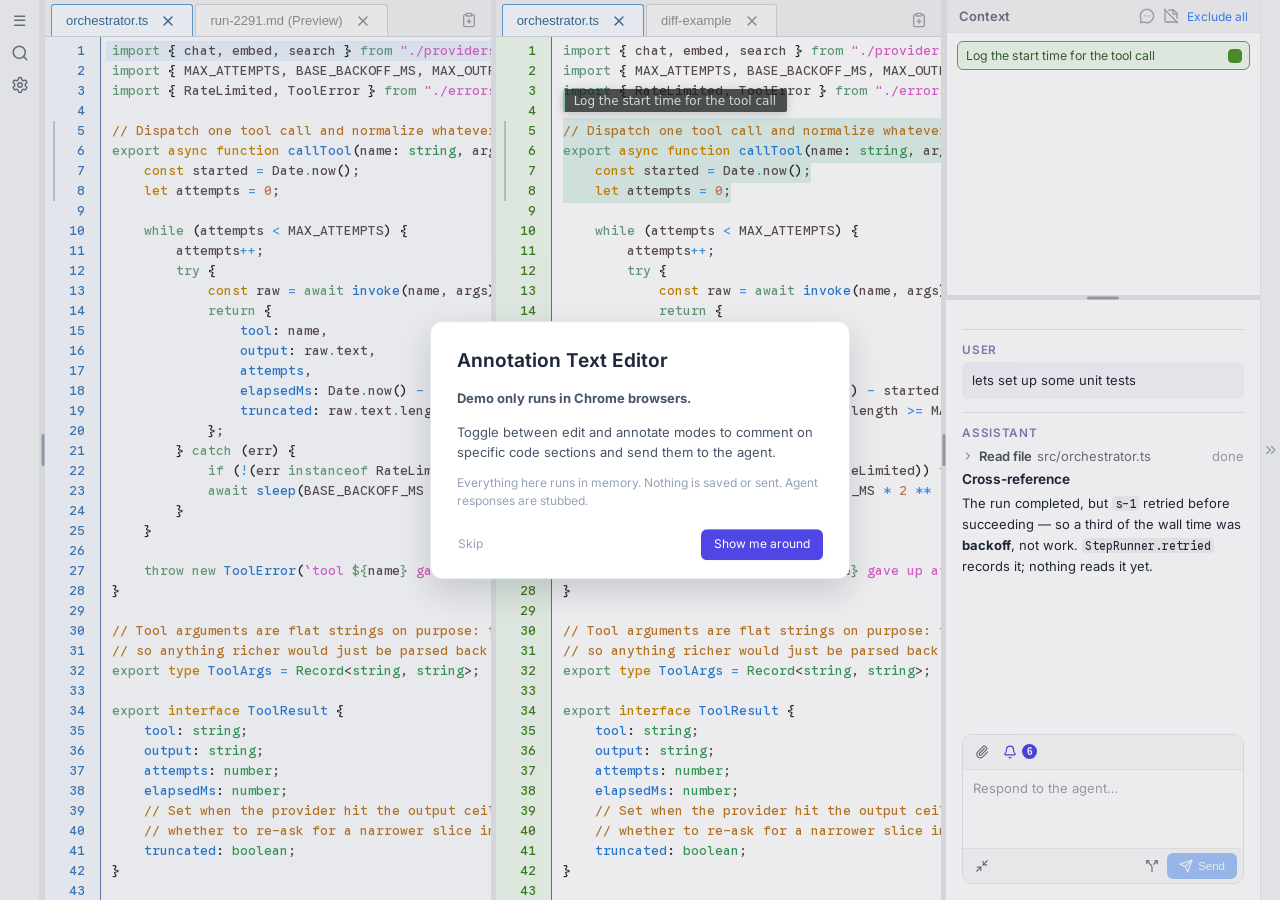
==== commit 328e4c52: "Updated texteditor demo" ====
--- a/demos/texteditor/index.html
+++ b/demos/texteditor/index.html
@@ -4,8 +4,8 @@
     <meta charset="utf-8" />
     <meta name="viewport" content="width=device-width, initial-scale=1" />
     <meta name="theme-color" content="#000000" />
-    <title>Solid App</title>
-    <script type="module" crossorigin src="./assets/index-Ch_IzV82.js"></script>
+    <title>Text Editor</title>
+    <script type="module" crossorigin src="./assets/index-CgMII_gU.js"></script>
     <link rel="stylesheet" crossorigin href="./assets/index-BcpqFFhO.css">
   </head>
   <body>
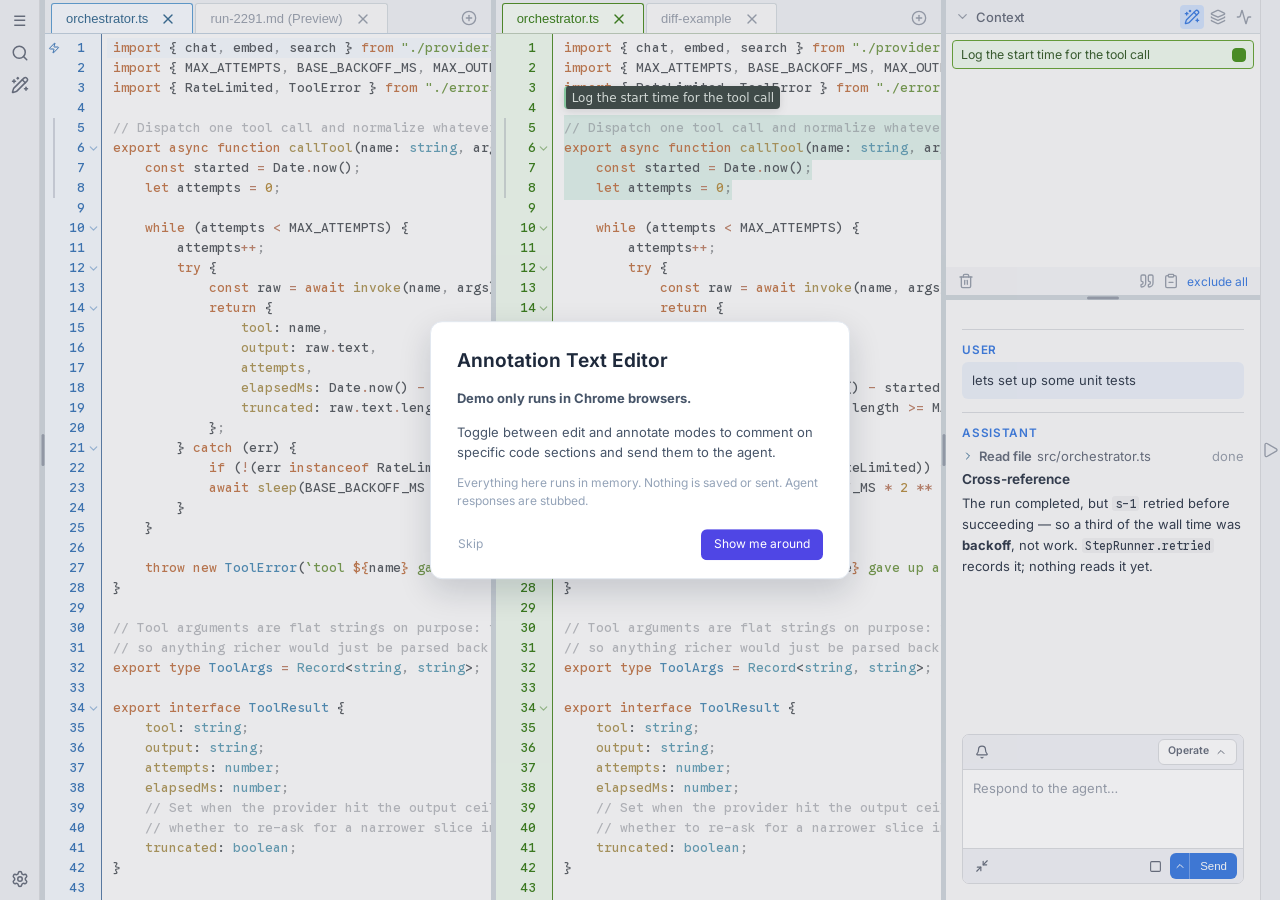
==== commit aec7a4e0: "Updated text editor link" ====
--- a/demos/texteditor/index.html
+++ b/demos/texteditor/index.html
@@ -4,9 +4,12 @@
     <meta charset="utf-8" />
     <meta name="viewport" content="width=device-width, initial-scale=1" />
     <meta name="theme-color" content="#000000" />
-    <title>Text Editor</title>
-    <script type="module" crossorigin src="./assets/index-CgMII_gU.js"></script>
-    <link rel="stylesheet" crossorigin href="./assets/index-BcpqFFhO.css">
+    <link rel="icon" type="image/png" href="./app-icon.png" />
+    <link rel="apple-touch-icon" href="./app-icon.png" />
+    <!-- Replaced from src/appMetadata.ts as soon as the renderer starts. -->
+    <title>Percolate</title>
+    <script type="module" crossorigin src="./assets/index-CtGhuW-q.js"></script>
+    <link rel="stylesheet" crossorigin href="./assets/index-B6VwF7SX.css">
   </head>
   <body>
     <noscript>You need to enable JavaScript to run this app.</noscript>
--- a/demos/texteditor/assets/index-B6VwF7SX.css
+++ b/demos/texteditor/assets/index-B6VwF7SX.css
@@ -0,0 +1 @@
+@font-face{font-family:Google Sans Code Variable;font-style:normal;font-display:swap;font-weight:300 800;src:url(./google-sans-code-adlam-wght-normal-DMKbyh18.woff2) format("woff2-variations");unicode-range:U+061F,U+0640,U+2015,U+201B,U+2020-2021,U+2030,U+204F,U+25CC,U+2E28-2E29,U+2E41,U+1E900-1E95F}@font-face{font-family:Google Sans Code Variable;font-style:normal;font-display:swap;font-weight:300 800;src:url([data-uri]) format("woff2-variations");unicode-range:U+02C7,U+02D8-02D9,U+02DB,U+0307,U+1400-167F,U+18B0-18F5,U+25CC,U+11AB0-11ABF}@font-face{font-family:Google Sans Code Variable;font-style:normal;font-display:swap;font-weight:300 800;src:url([data-uri]) format("woff2-variations");unicode-range:U+0300-0302,U+0304,U+030B-030C,U+0323-0324,U+0330-0331,U+13A0-13FF,U+AB70-ABBF}@font-face{font-family:Google Sans Code Variable;font-style:normal;font-display:swap;font-weight:300 800;src:url(./google-sans-code-math-wght-normal-BmC33yrp.woff2) format("woff2-variations");unicode-range:U+0302-0303,U+0305,U+0307-0308,U+0310,U+0312,U+0315,U+031A,U+0326-0327,U+032C,U+032F-0330,U+0332-0333,U+0338,U+033A,U+0346,U+034D,U+0391-03A1,U+03A3-03A9,U+03B1-03C9,U+03D1,U+03D5-03D6,U+03F0-03F1,U+03F4-03F5,U+2016-2017,U+2034-2038,U+203C,U+2040,U+2043,U+2047,U+2050,U+2057,U+205F,U+2070-2071,U+2074-208E,U+2090-209C,U+20D0-20DC,U+20E1,U+20E5-20EF,U+2100-2112,U+2114-2115,U+2117-2121,U+2123-214F,U+2190,U+2192,U+2194-21AE,U+21B0-21E5,U+21F1-21F2,U+21F4-2211,U+2213-2214,U+2216-22FF,U+2308-230B,U+2310,U+2319,U+231C-2321,U+2336-237A,U+237C,U+2395,U+239B-23B7,U+23D0,U+23DC-23E1,U+2474-2475,U+25AF,U+25B3,U+25B7,U+25BD,U+25C1,U+25CA,U+25CC,U+25FB,U+266D-266F,U+27C0-27FF,U+2900-2AFF,U+2B0E-2B11,U+2B30-2B4C,U+2BFE,U+3030,U+FF5B,U+FF5D,U+1D400-1D7FF,U+1EE00-1EEFF}@font-face{font-family:Google Sans Code Variable;font-style:normal;font-display:swap;font-weight:300 800;src:url([data-uri]) format("woff2-variations");unicode-range:U+0300,U+0306-0308,U+0313,U+0483,U+20DB,U+25CC,U+10350-1037A}@font-face{font-family:Google Sans Code Variable;font-style:normal;font-display:swap;font-weight:300 800;src:url(./google-sans-code-symbols-wght-normal-DYh2i20j.woff2) format("woff2-variations");unicode-range:U+0001-000C,U+000E-001F,U+007F-009F,U+20DD-20E0,U+20E2-20E4,U+2150-218F,U+2190,U+2192,U+2194-2199,U+21AF,U+21E6-21F0,U+21F3,U+2218-2219,U+2299,U+22C4-22C6,U+2300-243F,U+2440-244A,U+2460-24FF,U+25A0-27BF,U+2800-28FF,U+2921-2922,U+2981,U+29BF,U+29EB,U+2B00-2BFF,U+4DC0-4DFF,U+FFF9-FFFB,U+10140-1018E,U+10190-1019C,U+101A0,U+101D0-101FD,U+102E0-102FB,U+10E60-10E7E,U+1D2C0-1D2D3,U+1D2E0-1D37F,U+1F000-1F0FF,U+1F100-1F1AD,U+1F1E6-1F1FF,U+1F30D-1F30F,U+1F315,U+1F31C,U+1F31E,U+1F320-1F32C,U+1F336,U+1F378,U+1F37D,U+1F382,U+1F393-1F39F,U+1F3A7-1F3A8,U+1F3AC-1F3AF,U+1F3C2,U+1F3C4-1F3C6,U+1F3CA-1F3CE,U+1F3D4-1F3E0,U+1F3ED,U+1F3F1-1F3F3,U+1F3F5-1F3F7,U+1F408,U+1F415,U+1F41F,U+1F426,U+1F43F,U+1F441-1F442,U+1F444,U+1F446-1F449,U+1F44C-1F44E,U+1F453,U+1F46A,U+1F47D,U+1F4A3,U+1F4B0,U+1F4B3,U+1F4B9,U+1F4BB,U+1F4BF,U+1F4C8-1F4CB,U+1F4D6,U+1F4DA,U+1F4DF,U+1F4E3-1F4E6,U+1F4EA-1F4ED,U+1F4F7,U+1F4F9-1F4FB,U+1F4FD-1F4FE,U+1F503,U+1F507-1F50B,U+1F50D,U+1F512-1F513,U+1F53E-1F54A,U+1F54F-1F5FA,U+1F610,U+1F650-1F67F,U+1F687,U+1F68D,U+1F691,U+1F694,U+1F698,U+1F6AD,U+1F6B2,U+1F6B9-1F6BA,U+1F6BC,U+1F6C6-1F6CF,U+1F6D3-1F6D7,U+1F6E0-1F6EA,U+1F6F0-1F6F3,U+1F6F7-1F6FC,U+1F700-1F7FF,U+1F800-1F80B,U+1F810-1F847,U+1F850-1F859,U+1F860-1F887,U+1F890-1F8AD,U+1F8B0-1F8BB,U+1F8C0-1F8C1,U+1F900-1F90B,U+1F93B,U+1F946,U+1F984,U+1F996,U+1F9E9,U+1FA00-1FA6F,U+1FA70-1FA7C,U+1FA80-1FA89,U+1FA8F-1FAC6,U+1FACE-1FADC,U+1FADF-1FAE9,U+1FAF0-1FAF8,U+1FB00-1FBFF}@font-face{font-family:Google Sans Code Variable;font-style:normal;font-display:swap;font-weight:300 800;src:url(./google-sans-code-symbols2-wght-normal-B9bgzW0v.woff2) format("woff2-variations");unicode-range:U+2000-2001,U+2004-2008,U+200A,U+23B8-23BD,U+2500-259F}@font-face{font-family:Google Sans Code Variable;font-style:normal;font-display:swap;font-weight:300 800;src:url([data-uri]) format("woff2-variations");unicode-range:U+0303-0304,U+0307-0308,U+030A,U+0320,U+0323-0325,U+032D-032E,U+0330-0331,U+060C,U+061B-061C,U+061F,U+0621,U+0640,U+064B-0655,U+0660-066C,U+0670,U+0700-074F,U+0860-086A,U+1DF8,U+1DFA,U+200C-200F,U+25CC,U+2670-2671}@font-face{font-family:Google Sans Code Variable;font-style:normal;font-display:swap;font-weight:300 800;src:url(./google-sans-code-vietnamese-wght-normal-DxxfW2pt.woff2) format("woff2-variations");unicode-range:U+0102-0103,U+0110-0111,U+0128-0129,U+0168-0169,U+01A0-01A1,U+01AF-01B0,U+0300-0301,U+0303-0304,U+0308-0309,U+0323,U+0329,U+1EA0-1EF9,U+20AB}@font-face{font-family:Google Sans Code Variable;font-style:normal;font-display:swap;font-weight:300 800;src:url(./google-sans-code-latin-ext-wght-normal-Cxz4iEe8.woff2) format("woff2-variations");unicode-range:U+0100-02BA,U+02BD-02C5,U+02C7-02CC,U+02CE-02D7,U+02DD-02FF,U+0304,U+0308,U+0329,U+1D00-1DBF,U+1E00-1E9F,U+1EF2-1EFF,U+2020,U+20A0-20AB,U+20AD-20C0,U+2113,U+2C60-2C7F,U+A720-A7FF}@font-face{font-family:Google Sans Code Variable;font-style:normal;font-display:swap;font-weight:300 800;src:url(./google-sans-code-latin-wght-normal-BLCTwao7.woff2) format("woff2-variations");unicode-range:U+0000-00FF,U+0131,U+0152-0153,U+02BB-02BC,U+02C6,U+02DA,U+02DC,U+0304,U+0308,U+0329,U+2000-206F,U+20AC,U+2122,U+2191,U+2193,U+2212,U+2215,U+FEFF,U+FFFD}@font-face{font-family:Figtree Variable;font-style:normal;font-display:swap;font-weight:300 900;src:url(./figtree-latin-ext-wght-normal-DCwSJGxG.woff2) format("woff2-variations");unicode-range:U+0100-02BA,U+02BD-02C5,U+02C7-02CC,U+02CE-02D7,U+02DD-02FF,U+0304,U+0308,U+0329,U+1D00-1DBF,U+1E00-1E9F,U+1EF2-1EFF,U+2020,U+20A0-20AB,U+20AD-20C0,U+2113,U+2C60-2C7F,U+A720-A7FF}@font-face{font-family:Figtree Variable;font-style:normal;font-display:swap;font-weight:300 900;src:url(./figtree-latin-wght-normal-D_ZTVpCC.woff2) format("woff2-variations");unicode-range:U+0000-00FF,U+0131,U+0152-0153,U+02BB-02BC,U+02C6,U+02DA,U+02DC,U+0304,U+0308,U+0329,U+2000-206F,U+20AC,U+2122,U+2191,U+2193,U+2212,U+2215,U+FEFF,U+FFFD}@font-face{font-family:Inter Variable;font-style:normal;font-display:swap;font-weight:100 900;src:url(./inter-cyrillic-ext-wght-normal-BOeWTOD4.woff2) format("woff2-variations");unicode-range:U+0460-052F,U+1C80-1C8A,U+20B4,U+2DE0-2DFF,U+A640-A69F,U+FE2E-FE2F}@font-face{font-family:Inter Variable;font-style:normal;font-display:swap;font-weight:100 900;src:url(./inter-cyrillic-wght-normal-DqGufNeO.woff2) format("woff2-variations");unicode-range:U+0301,U+0400-045F,U+0490-0491,U+04B0-04B1,U+2116}@font-face{font-family:Inter Variable;font-style:normal;font-display:swap;font-weight:100 900;src:url(./inter-greek-ext-wght-normal-DlzME5K_.woff2) format("woff2-variations");unicode-range:U+1F00-1FFF}@font-face{font-family:Inter Variable;font-style:normal;font-display:swap;font-weight:100 900;src:url(./inter-greek-wght-normal-CkhJZR-_.woff2) format("woff2-variations");unicode-range:U+0370-0377,U+037A-037F,U+0384-038A,U+038C,U+038E-03A1,U+03A3-03FF}@font-face{font-family:Inter Variable;font-style:normal;font-display:swap;font-weight:100 900;src:url(./inter-vietnamese-wght-normal-CBcvBZtf.woff2) format("woff2-variations");unicode-range:U+0102-0103,U+0110-0111,U+0128-0129,U+0168-0169,U+01A0-01A1,U+01AF-01B0,U+0300-0301,U+0303-0304,U+0308-0309,U+0323,U+0329,U+1EA0-1EF9,U+20AB}@font-face{font-family:Inter Variable;font-style:normal;font-display:swap;font-weight:100 900;src:url(./inter-latin-ext-wght-normal-DO1Apj_S.woff2) format("woff2-variations");unicode-range:U+0100-02BA,U+02BD-02C5,U+02C7-02CC,U+02CE-02D7,U+02DD-02FF,U+0304,U+0308,U+0329,U+1D00-1DBF,U+1E00-1E9F,U+1EF2-1EFF,U+2020,U+20A0-20AB,U+20AD-20C0,U+2113,U+2C60-2C7F,U+A720-A7FF}@font-face{font-family:Inter Variable;font-style:normal;font-display:swap;font-weight:100 900;src:url(./inter-latin-wght-normal-Dx4kXJAl.woff2) format("woff2-variations");unicode-range:U+0000-00FF,U+0131,U+0152-0153,U+02BB-02BC,U+02C6,U+02DA,U+02DC,U+0304,U+0308,U+0329,U+2000-206F,U+20AC,U+2122,U+2191,U+2193,U+2212,U+2215,U+FEFF,U+FFFD}:root{--font-mono: "Google Sans Code Variable", ui-monospace, monospace;--font-sans: "Inter Variable", sans-serif;--sans-default-size: 13px;--ui-canvas: #ffffff;--ui-surface: #fafafa;--ui-secondary-surface: #fafafa;--ui-tertiary-surface: #fafafa;--ui-surface-raised: #ffffff;--ui-surface-raised-frame: color-mix(in srgb, var(--ui-accent) 5%, var(--ui-surface-raised));--ui-surface-hover: #f3f4f6;--ui-title-bar-background: var(--ui-surface);--ui-border: #e5e7eb;--ui-border-strong: #d1d5db;--ui-pane-divider: var(--ui-border);--ui-text: #374151;--ui-text-muted: #6b7280;--ui-text-subtle: #9ca3af;--ui-accent: #3b82f6;--ui-secondary-accent: #7d9787;--ui-accent-hover: #2563eb;--ui-accent-soft: #e0e7ff;--ui-settings-accent: color-mix(in oklch, var(--ui-accent) 72%, var(--ui-text-muted));--ui-on-accent: #ffffff;--ui-info: #3c6e93;--ui-info-soft: #ecf4f9;--ui-selection: rgba(59, 130, 246, .18);--ui-scrollbar: #d1d5db;--ui-scrollbar-hover: #9ca3af;--ui-danger: #dc2626;--ui-warning: #d97706;--ui-success: #3e811f;--ui-success-soft: #eff9ee;--ui-danger-soft: #fdecec;--ui-overlay: rgba(15, 23, 42, .32);--ui-tooltip: rgba(30, 30, 30, .88);--ui-tooltip-text: #f0f0f0;--ui-shadow: rgba(0, 0, 0, .12);--content-chat-background: #fafafa;--content-chat-accent: #3b82f6;--content-chat-accent-hover: #2563eb;--content-chat-accent-soft: #e0e7ff;--content-chat-on-accent: #ffffff;--content-editor-background: #fcfcfc;--content-editor-accent: #3c6e93;--content-annotation-background: #fcfcfc;--content-annotation-accent: #7d9787;--content-annotation-accent-strong: #3e811f;--content-annotation-accent-hover: #4a5a50;--content-editor-ruler-background: #f4f8fd;--content-editor-ruler-accent: #407bba;--content-editor-ruler-hover-background: #eef2f9;--content-editor-ruler-border: #5e81a9;--content-editor-ruler-hover-border: #3c6e93;--content-annotation-ruler-background: #eff9ee;--content-annotation-ruler-text: #3e811f;--content-annotation-ruler-hover-background: #e5f2eb;--content-annotation-ruler-hover-text: #4a5a50;--content-annotation-ruler-border: #599233;--content-annotation-ruler-hover-border: #3e811f;--content-annotation-highlight: #dff1ea;--content-native-selection: rgba(157, 205, 165, .4);--content-annotation-drag: rgba(115, 184, 142, .22);--content-annotation-hover: rgba(142, 158, 148, .075);--content-tab-background: rgb(247, 251, 255);--content-tab-border: #64a2d4;--content-tab-header-area-border: color-mix(in srgb, var(--content-tab-border) 20%, var(--ui-border));--content-tab-text: #3c6e93;--content-annotation-tab-background: #f6fdf5;--content-annotation-tab-hover-background: #f4fcf3;--content-annotation-tab-border: #53902a;--content-annotation-tab-header-area-border: color-mix(in srgb, var(--content-annotation-tab-border) 20%, var(--ui-border));--content-evidence-pane-background: #ffffff;--content-evidence-header-background: #f3f3f3;--content-evidence-actions-background: #f3f3f3;--content-evidence-header-border: var(--ui-border-strong);--content-evidence-source-background: #f4f8fd;--content-evidence-source-border: #3c6e93;--content-evidence-source-text: #3c6e93;--content-evidence-annotation-background: #eff9ee;--content-evidence-annotation-border: #7d9787;--content-evidence-annotation-text: #7d9787;--content-evidence-annotation-toggle: #4e9626;--content-note-surface: rgb(67, 79, 75);--content-note-border: #8fd6a8;--content-note-text: #e3eae4;--content-note-dot: #8aa896;--content-note-line: rgba(138, 168, 150, .55)}*,*:before,*:after{box-sizing:border-box}html,body,#root{margin:0;padding:0;height:100%;overflow:hidden;font-family:var(--font-sans);font-weight:400;font-size:var(--sans-default-size);background:var(--ui-canvas);color:var(--ui-text)}*{overscroll-behavior:none}::-webkit-scrollbar{width:6px;height:6px}::-webkit-scrollbar-track{background:transparent;border-radius:0}::-webkit-scrollbar-thumb{background:var(--ui-scrollbar);border-radius:0}::-webkit-scrollbar-thumb:hover{background:var(--ui-scrollbar-hover)}::selection{background-color:var(--content-native-selection)}.markdown-body{color-scheme:light;-ms-text-size-adjust:100%;-webkit-text-size-adjust:100%;margin:0;font-weight:400;color:#1f2328;background-color:#fff;font-family:-apple-system,BlinkMacSystemFont,Segoe UI,Noto Sans,Helvetica,Arial,sans-serif,"Apple Color Emoji","Segoe UI Emoji";font-size:16px;line-height:1.5;word-wrap:break-word}.markdown-body a{text-decoration:underline;text-underline-offset:.2rem}.markdown-body .octicon{display:inline-block;fill:currentColor;vertical-align:text-bottom}.markdown-body h1:hover .anchor .octicon-link:before,.markdown-body h2:hover .anchor .octicon-link:before,.markdown-body h3:hover .anchor .octicon-link:before,.markdown-body h4:hover .anchor .octicon-link:before,.markdown-body h5:hover .anchor .octicon-link:before,.markdown-body h6:hover .anchor .octicon-link:before{width:16px;height:16px;content:" ";display:inline-block;background-color:currentColor;-webkit-mask-image:url("data:image/svg+xml,<svg xmlns='http://www.w3.org/2000/svg' viewBox='0 0 16 16' version='1.1' aria-hidden='true'><path fill-rule='evenodd' d='M7.775 3.275a.75.75 0 001.06 1.06l1.25-1.25a2 2 0 112.83 2.83l-2.5 2.5a2 2 0 01-2.83 0 .75.75 0 00-1.06 1.06 3.5 3.5 0 004.95 0l2.5-2.5a3.5 3.5 0 00-4.95-4.95l-1.25 1.25zm-4.69 9.64a2 2 0 010-2.83l2.5-2.5a2 2 0 012.83 0 .75.75 0 001.06-1.06 3.5 3.5 0 00-4.95 0l-2.5 2.5a3.5 3.5 0 004.95 4.95l1.25-1.25a.75.75 0 00-1.06-1.06l-1.25 1.25a2 2 0 01-2.83 0z'></path></svg>");mask-image:url("data:image/svg+xml,<svg xmlns='http://www.w3.org/2000/svg' viewBox='0 0 16 16' version='1.1' aria-hidden='true'><path fill-rule='evenodd' d='M7.775 3.275a.75.75 0 001.06 1.06l1.25-1.25a2 2 0 112.83 2.83l-2.5 2.5a2 2 0 01-2.83 0 .75.75 0 00-1.06 1.06 3.5 3.5 0 004.95 0l2.5-2.5a3.5 3.5 0 00-4.95-4.95l-1.25 1.25zm-4.69 9.64a2 2 0 010-2.83l2.5-2.5a2 2 0 012.83 0 .75.75 0 001.06-1.06 3.5 3.5 0 00-4.95 0l-2.5 2.5a3.5 3.5 0 004.95 4.95l1.25-1.25a.75.75 0 00-1.06-1.06l-1.25 1.25a2 2 0 01-2.83 0z'></path></svg>")}.markdown-body details,.markdown-body figcaption,.markdown-body figure{display:block}.markdown-body summary{display:list-item}.markdown-body [hidden]{display:none!important}.markdown-body a{background-color:#0000;color:#0969da;text-decoration:none}.markdown-body abbr[title]{border-bottom:none;-webkit-text-decoration:underline dotted;text-decoration:underline dotted}.markdown-body b,.markdown-body strong{font-weight:600}.markdown-body dfn{font-style:italic}.markdown-body h1{margin:.67em 0;font-weight:600;padding-bottom:.3em;font-size:2em;border-bottom:1px solid #d1d9e0b3}.markdown-body mark{background-color:#fff8c5;color:#1f2328}.markdown-body small{font-size:90%}.markdown-body sub,.markdown-body sup{font-size:75%;line-height:0;position:relative;vertical-align:baseline}.markdown-body sub{bottom:-.25em}.markdown-body sup{top:-.5em}.markdown-body img{border-style:none;max-width:100%;box-sizing:content-box}.markdown-body code,.markdown-body kbd,.markdown-body pre,.markdown-body samp{font-family:monospace;font-size:1em}.markdown-body figure{margin:1em 2.5rem}.markdown-body hr{box-sizing:content-box;overflow:hidden;background:#0000;border-bottom:1px solid #d1d9e0b3;height:.25em;padding:0;margin:1.5rem 0;background-color:#d1d9e0;border:0}.markdown-body input{font:inherit;margin:0;overflow:visible;font-family:inherit;font-size:inherit;line-height:inherit}.markdown-body [type=button],.markdown-body [type=reset],.markdown-body [type=submit]{-webkit-appearance:button;appearance:button}.markdown-body [type=checkbox],.markdown-body [type=radio]{box-sizing:border-box;padding:0}.markdown-body [type=number]::-webkit-inner-spin-button,.markdown-body [type=number]::-webkit-outer-spin-button{height:auto}.markdown-body [type=search]::-webkit-search-cancel-button,.markdown-body [type=search]::-webkit-search-decoration{-webkit-appearance:none;appearance:none}.markdown-body ::-webkit-input-placeholder{color:inherit;opacity:.54}.markdown-body ::-webkit-file-upload-button{-webkit-appearance:button;appearance:button;font:inherit}.markdown-body a:hover{text-decoration:underline}.markdown-body ::placeholder{color:#59636e;opacity:1}.markdown-body hr:before{display:table;content:""}.markdown-body hr:after{display:table;clear:both;content:""}.markdown-body table{border-spacing:0;border-collapse:collapse;display:block;width:max-content;max-width:100%;overflow:auto;font-variant:tabular-nums}.markdown-body td,.markdown-body th{padding:0}.markdown-body details summary{cursor:pointer}.markdown-body a:focus,.markdown-body [role=button]:focus,.markdown-body input[type=radio]:focus,.markdown-body input[type=checkbox]:focus{outline:2px solid var(--borderColor-accent-emphasis);outline-offset:-2px;box-shadow:none}.markdown-body a:focus:not(:focus-visible),.markdown-body [role=button]:focus:not(:focus-visible),.markdown-body input[type=radio]:focus:not(:focus-visible),.markdown-body input[type=checkbox]:focus:not(:focus-visible){outline:solid 1px rgba(0,0,0,0)}.markdown-body a:focus-visible,.markdown-body [role=button]:focus-visible,.markdown-body input[type=radio]:focus-visible,.markdown-body input[type=checkbox]:focus-visible{outline:2px solid var(--borderColor-accent-emphasis);outline-offset:-2px;box-shadow:none}.markdown-body a:not([class]):focus,.markdown-body a:not([class]):focus-visible,.markdown-body input[type=radio]:focus,.markdown-body input[type=radio]:focus-visible,.markdown-body input[type=checkbox]:focus,.markdown-body input[type=checkbox]:focus-visible{outline-offset:0}.markdown-body kbd{display:inline-block;padding:.25rem;font:11px ui-monospace,SFMono-Regular,SF Mono,Menlo,Consolas,Liberation Mono,monospace;line-height:10px;color:#1f2328;vertical-align:middle;background-color:#f6f8fa;border:solid 1px var(--borderColor-muted);border-bottom-color:var(--borderColor-muted);border-radius:6px;box-shadow:inset 0 -1px 0 var(--borderColor-muted)}.markdown-body h1,.markdown-body h2,.markdown-body h3,.markdown-body h4,.markdown-body h5,.markdown-body h6{margin-top:1.5rem;margin-bottom:1rem;font-weight:600;line-height:1.25}.markdown-body h2{font-weight:600;padding-bottom:.3em;font-size:1.5em;border-bottom:1px solid #d1d9e0b3}.markdown-body h3{font-weight:600;font-size:1.25em}.markdown-body h4{font-weight:600;font-size:1em}.markdown-body h5{font-weight:600;font-size:.875em}.markdown-body h6{font-weight:600;font-size:.85em;color:#59636e}.markdown-body p{margin-top:0;margin-bottom:10px}.markdown-body blockquote{margin:0;padding:0 1em;color:#59636e;border-left:.25em solid #d1d9e0}.markdown-body ul,.markdown-body ol{margin-top:0;margin-bottom:0;padding-left:2em}.markdown-body ol ol,.markdown-body ul ol{list-style-type:lower-roman}.markdown-body ul ul ol,.markdown-body ul ol ol,.markdown-body ol ul ol,.markdown-body ol ol ol{list-style-type:lower-alpha}.markdown-body dd{margin-left:0}.markdown-body tt,.markdown-body code,.markdown-body samp{font-family:ui-monospace,SFMono-Regular,SF Mono,Menlo,Consolas,Liberation Mono,monospace;font-size:12px}.markdown-body pre{margin-top:0;margin-bottom:0;font-family:ui-monospace,SFMono-Regular,SF Mono,Menlo,Consolas,Liberation Mono,monospace;font-size:12px;word-wrap:normal}.markdown-body .octicon{display:inline-block;overflow:visible!important;vertical-align:text-bottom;fill:currentColor}.markdown-body input::-webkit-outer-spin-button,.markdown-body input::-webkit-inner-spin-button{margin:0;appearance:none}.markdown-body .mr-2{margin-right:.5rem!important}.markdown-body:before{display:table;content:""}.markdown-body:after{display:table;clear:both;content:""}.markdown-body>*:first-child{margin-top:0!important}.markdown-body>*:last-child{margin-bottom:0!important}.markdown-body a:not([href]){color:inherit;text-decoration:none}.markdown-body .absent{color:#d1242f}.markdown-body .anchor{float:left;padding-right:.25rem;margin-left:-20px;line-height:1}.markdown-body .anchor:focus{outline:none}.markdown-body p,.markdown-body blockquote,.markdown-body ul,.markdown-body ol,.markdown-body dl,.markdown-body table,.markdown-body pre,.markdown-body details{margin-top:0;margin-bottom:1rem}.markdown-body blockquote>:first-child{margin-top:0}.markdown-body blockquote>:last-child{margin-bottom:0}.markdown-body h1 .octicon-link,.markdown-body h2 .octicon-link,.markdown-body h3 .octicon-link,.markdown-body h4 .octicon-link,.markdown-body h5 .octicon-link,.markdown-body h6 .octicon-link{color:#1f2328;vertical-align:middle;visibility:hidden}.markdown-body h1:hover .anchor,.markdown-body h2:hover .anchor,.markdown-body h3:hover .anchor,.markdown-body h4:hover .anchor,.markdown-body h5:hover .anchor,.markdown-body h6:hover .anchor{text-decoration:none}.markdown-body h1:hover .anchor .octicon-link,.markdown-body h2:hover .anchor .octicon-link,.markdown-body h3:hover .anchor .octicon-link,.markdown-body h4:hover .anchor .octicon-link,.markdown-body h5:hover .anchor .octicon-link,.markdown-body h6:hover .anchor .octicon-link{visibility:visible}.markdown-body h1 tt,.markdown-body h1 code,.markdown-body h2 tt,.markdown-body h2 code,.markdown-body h3 tt,.markdown-body h3 code,.markdown-body h4 tt,.markdown-body h4 code,.markdown-body h5 tt,.markdown-body h5 code,.markdown-body h6 tt,.markdown-body h6 code{padding:0 .2em;font-size:inherit}.markdown-body summary h1,.markdown-body summary h2,.markdown-body summary h3,.markdown-body summary h4,.markdown-body summary h5,.markdown-body summary h6{display:inline-block}.markdown-body summary h1 .anchor,.markdown-body summary h2 .anchor,.markdown-body summary h3 .anchor,.markdown-body summary h4 .anchor,.markdown-body summary h5 .anchor,.markdown-body summary h6 .anchor{margin-left:-40px}.markdown-body summary h1,.markdown-body summary h2{padding-bottom:0;border-bottom:0}.markdown-body ul.no-list,.markdown-body ol.no-list{padding:0;list-style-type:none}.markdown-body ol[type="a s"]{list-style-type:lower-alpha}.markdown-body ol[type="A s"]{list-style-type:upper-alpha}.markdown-body ol[type="i s"]{list-style-type:lower-roman}.markdown-body ol[type="I s"]{list-style-type:upper-roman}.markdown-body ol[type="1"]{list-style-type:decimal}.markdown-body div>ol:not([type]){list-style-type:decimal}.markdown-body ul ul,.markdown-body ul ol,.markdown-body ol ol,.markdown-body ol ul{margin-top:0;margin-bottom:0}.markdown-body li>p{margin-top:1rem}.markdown-body li+li{margin-top:.25em}.markdown-body dl{padding:0}.markdown-body dl dt{padding:0;margin-top:1rem;font-size:1em;font-style:italic;font-weight:600}.markdown-body dl dd{padding:0 1rem;margin-bottom:1rem}.markdown-body table th{font-weight:600}.markdown-body table th,.markdown-body table td{padding:6px 13px;border:1px solid #d1d9e0}.markdown-body table td>:last-child{margin-bottom:0}.markdown-body table tr{background-color:#fff;border-top:1px solid #d1d9e0b3}.markdown-body table tr:nth-child(2n){background-color:#f6f8fa}.markdown-body table img{background-color:#0000}.markdown-body img[align=right]{padding-left:20px}.markdown-body img[align=left]{padding-right:20px}.markdown-body .emoji{max-width:none;vertical-align:text-top;background-color:#0000}.markdown-body span.frame{display:block;overflow:hidden}.markdown-body span.frame>span{display:block;float:left;width:auto;padding:7px;margin:13px 0 0;overflow:hidden;border:1px solid #d1d9e0}.markdown-body span.frame span img{display:block;float:left}.markdown-body span.frame span span{display:block;padding:5px 0 0;clear:both;color:#1f2328}.markdown-body span.align-center{display:block;overflow:hidden;clear:both}.markdown-body span.align-center>span{display:block;margin:13px auto 0;overflow:hidden;text-align:center}.markdown-body span.align-center span img{margin:0 auto;text-align:center}.markdown-body span.align-right{display:block;overflow:hidden;clear:both}.markdown-body span.align-right>span{display:block;margin:13px 0 0;overflow:hidden;text-align:right}.markdown-body span.align-right span img{margin:0;text-align:right}.markdown-body span.float-left{display:block;float:left;margin-right:13px;overflow:hidden}.markdown-body span.float-left span{margin:13px 0 0}.markdown-body span.float-right{display:block;float:right;margin-left:13px;overflow:hidden}.markdown-body span.float-right>span{display:block;margin:13px auto 0;overflow:hidden;text-align:right}.markdown-body code,.markdown-body tt{padding:.2em .4em;margin:0;font-size:85%;white-space:break-spaces;background-color:#818b981f;border-radius:6px}.markdown-body code br,.markdown-body tt br{display:none}.markdown-body del code{text-decoration:inherit}.markdown-body samp{font-size:85%}.markdown-body pre code{font-size:100%}.markdown-body pre>code{padding:0;margin:0;word-break:normal;white-space:pre;background:#0000;border:0}.markdown-body .highlight{margin-bottom:1rem}.markdown-body .highlight pre{margin-bottom:0;word-break:normal}.markdown-body .highlight pre,.markdown-body pre{padding:1rem;overflow:auto;font-size:85%;line-height:1.45;color:#1f2328;background-color:#f6f8fa;border-radius:6px}.markdown-body pre code,.markdown-body pre tt{display:inline;padding:0;margin:0;overflow:visible;line-height:inherit;word-wrap:normal;background-color:#0000;border:0}.markdown-body .csv-data td,.markdown-body .csv-data th{padding:5px;overflow:hidden;font-size:12px;line-height:1;text-align:left;white-space:nowrap}.markdown-body .csv-data .blob-num{padding:10px .5rem 9px;text-align:right;background:#fff;border:0}.markdown-body .csv-data tr{border-top:0}.markdown-body .csv-data th{font-weight:600;background:#f6f8fa;border-top:0}.markdown-body [data-footnote-ref]:before{content:"["}.markdown-body [data-footnote-ref]:after{content:"]"}.markdown-body .footnotes{font-size:12px;color:#59636e;border-top:1px solid #d1d9e0}.markdown-body .footnotes ol{padding-left:1rem}.markdown-body .footnotes ol ul{display:inline-block;padding-left:1rem;margin-top:1rem}.markdown-body .footnotes li{position:relative}.markdown-body .footnotes li:target:before{position:absolute;inset:-.5rem -.5rem -.5rem -1.5rem;pointer-events:none;content:"";border:2px solid #0969da;border-radius:6px}.markdown-body .footnotes li:target{color:#1f2328}.markdown-body .footnotes .data-footnote-backref g-emoji{font-family:monospace}.markdown-body .pl-c{color:#59636e}.markdown-body .pl-c1,.markdown-body .pl-s .pl-v{color:#0550ae}.markdown-body .pl-e,.markdown-body .pl-en{color:#6639ba}.markdown-body .pl-smi,.markdown-body .pl-s .pl-s1{color:#1f2328}.markdown-body .pl-ent{color:#0550ae}.markdown-body .pl-k{color:#cf222e}.markdown-body .pl-s,.markdown-body .pl-pds,.markdown-body .pl-s .pl-pse .pl-s1,.markdown-body .pl-sr,.markdown-body .pl-sr .pl-cce,.markdown-body .pl-sr .pl-sre,.markdown-body .pl-sr .pl-sra{color:#0a3069}.markdown-body .pl-v,.markdown-body .pl-smw{color:#953800}.markdown-body .pl-bu{color:#82071e}.markdown-body .pl-ii{color:var(--fgColor-danger);background-color:var(--bgColor-danger-muted)}.markdown-body .pl-c2{color:#f6f8fa;background-color:#cf222e}.markdown-body .pl-sr .pl-cce{font-weight:700;color:#116329}.markdown-body .pl-ml{color:#3b2300}.markdown-body .pl-mh,.markdown-body .pl-mh .pl-en,.markdown-body .pl-ms{font-weight:700;color:#0550ae}.markdown-body .pl-mi{font-style:italic;color:#1f2328}.markdown-body .pl-mb{font-weight:700;color:#1f2328}.markdown-body .pl-md{color:#82071e;background-color:#ffebe9}.markdown-body .pl-mi1{color:#116329;background-color:#dafbe1}.markdown-body .pl-mc{color:#953800;background-color:#ffd8b5}.markdown-body .pl-mi2{color:#d1d9e0;background-color:#0550ae}.markdown-body .pl-mdr{font-weight:700;color:#8250df}.markdown-body .pl-ba{color:#59636e}.markdown-body .pl-sg{color:#818b98}.markdown-body .pl-corl{text-decoration:underline;color:#0a3069}.markdown-body [role=button]:focus:not(:focus-visible),.markdown-body [role=tabpanel][tabindex="0"]:focus:not(:focus-visible),.markdown-body button:focus:not(:focus-visible),.markdown-body summary:focus:not(:focus-visible),.markdown-body a:focus:not(:focus-visible){outline:none;box-shadow:none}.markdown-body [tabindex="0"]:focus:not(:focus-visible),.markdown-body details-dialog:focus:not(:focus-visible){outline:none}.markdown-body g-emoji{display:inline-block;min-width:1ch;font-family:"Apple Color Emoji","Segoe UI Emoji",Segoe UI Symbol;font-size:1em;font-style:normal!important;font-weight:400;line-height:1;vertical-align:-.075em}.markdown-body g-emoji img{width:1em;height:1em}.markdown-body a:has(>p,>div,>pre,>blockquote){display:block}.markdown-body a:has(>p,>div,>pre,>blockquote):not(:has(.snippet-clipboard-content,>pre)){width:fit-content}.markdown-body a:has(>p,>div,>pre,>blockquote):has(.snippet-clipboard-content,>pre):focus-visible{outline:2px solid var(--borderColor-accent-emphasis);outline-offset:2px}.markdown-body .task-list-item{list-style-type:none}.markdown-body .task-list-item label{font-weight:400}.markdown-body .task-list-item.enabled label{cursor:pointer}.markdown-body .task-list-item+.task-list-item{margin-top:.25rem}.markdown-body .task-list-item .handle{display:none}.markdown-body .task-list-item-checkbox{margin:0 .2em .25em -1.4em;vertical-align:middle}.markdown-body ul:dir(rtl) .task-list-item-checkbox{margin:0 -1.6em .25em .2em}.markdown-body ol:dir(rtl) .task-list-item-checkbox{margin:0 -1.6em .25em .2em}.markdown-body .contains-task-list:hover .task-list-item-convert-container,.markdown-body .contains-task-list:focus-within .task-list-item-convert-container{display:block;width:auto;height:24px;overflow:visible;clip-path:none}.markdown-body ::-webkit-calendar-picker-indicator{filter:invert(50%)}.markdown-body .markdown-alert{padding:.5rem 1rem;margin-bottom:1rem;color:inherit;border-left:.25em solid #d1d9e0}.markdown-body .markdown-alert>:first-child{margin-top:0}.markdown-body .markdown-alert>:last-child{margin-bottom:0}.markdown-body .markdown-alert .markdown-alert-title{display:flex;font-weight:500;align-items:center;line-height:1}.markdown-body .markdown-alert.markdown-alert-note{border-left-color:#0969da}.markdown-body .markdown-alert.markdown-alert-note .markdown-alert-title{color:#0969da}.markdown-body .markdown-alert.markdown-alert-important{border-left-color:#8250df}.markdown-body .markdown-alert.markdown-alert-important .markdown-alert-title{color:#8250df}.markdown-body .markdown-alert.markdown-alert-warning{border-left-color:#9a6700}.markdown-body .markdown-alert.markdown-alert-warning .markdown-alert-title{color:#9a6700}.markdown-body .markdown-alert.markdown-alert-tip{border-left-color:#1a7f37}.markdown-body .markdown-alert.markdown-alert-tip .markdown-alert-title{color:#1a7f37}.markdown-body .markdown-alert.markdown-alert-caution{border-left-color:#cf222e}.markdown-body .markdown-alert.markdown-alert-caution .markdown-alert-title{color:#d1242f}.markdown-body>*:first-child>.heading-element:first-child{margin-top:0!important}.markdown-body .highlight pre:has(+.zeroclipboard-container){min-height:52px}._tabHeaderArea_1xggr_1{display:flex;position:relative;flex-direction:row;background-color:var(--tab-header-area-background, var(--ui-surface-hover));border-bottom:var(--tab-header-area-border, 1px solid var(--content-tab-header-area-border));flex-shrink:0;width:100%;gap:var(--tab-header-area-gap, 6px);padding:var(--tab-header-area-padding, 3px 6px 0)}._tabHeaderAreaEmpty_1xggr_13{min-height:var(--tab-header-area-empty-height, 32px)}._tabHeaderArea_1xggr_1[data-mode=annotate]{border-bottom-color:var(--content-annotation-tab-header-area-border)}._tabStrip_1xggr_23{display:flex;flex-direction:row;overflow-x:auto;flex:1;min-width:0;gap:var(--tab-strip-gap, 2px);scrollbar-width:none;padding-bottom:var(--tab-strip-scrollbar-space, 4px);margin-bottom:calc(-1 * var(--tab-strip-scrollbar-space, 4px))}._tabStrip_1xggr_23::-webkit-scrollbar{height:4px}._tabStrip_1xggr_23::-webkit-scrollbar-track{background:transparent}._tabStrip_1xggr_23::-webkit-scrollbar-thumb{background:transparent;border-radius:2px}._tabStrip_1xggr_23:hover::-webkit-scrollbar-thumb{background:color-mix(in srgb,var(--ui-text) 25%,transparent)}._tabActionArea_1xggr_58{display:flex;align-items:center;gap:8px;flex-shrink:0;padding:0 8px}._tabActionButton_1xggr_66{display:inline-flex;align-items:center;justify-content:center;color:var(--ui-text-subtle);background:none;border:none;cursor:pointer;padding:0;line-height:1}._tabActionButton_1xggr_66:hover{color:var(--ui-accent)}._tabHeader_1xggr_1{padding:0 var(--tab-header-inline-padding, 14px);height:var(--tab-header-height, 30px);display:flex;align-items:center;font-size:var(--tab-header-font-size, 13px);font-family:-apple-system,BlinkMacSystemFont,Segoe UI,sans-serif;color:var(--ui-text-subtle);border:1px solid var(--ui-border-strong);border-radius:3px 3px 0 0;cursor:pointer;white-space:nowrap;user-select:none;background-color:var(--ui-surface);flex:0 0 auto;border-bottom:none}._tabHeader_1xggr_1:hover{color:var(--ui-text-muted);background-color:var(--ui-surface-raised)}._tabHeaderActive_1xggr_107{background:var(--content-tab-background);color:var(--content-tab-text);border-color:var(--content-tab-border)}._tabHeaderActive_1xggr_107:hover{color:var(--content-tab-text);background:var(--content-tab-background)}._tabHeaderActive_1xggr_107[data-mode=annotate]{background-color:var(--content-annotation-tab-background);border-color:var(--content-annotation-tab-border);color:var(--content-annotation-accent-strong)}._tabHeaderActive_1xggr_107[data-mode=annotate]:hover{background-color:var(--content-annotation-tab-hover-background);color:var(--content-annotation-accent-hover)}._tabDecoration_1xggr_132{display:inline-flex;align-items:center;margin-right:6px}._tabClose_1xggr_138{align-content:center;display:flex;padding:2px;margin-left:var(--tab-close-margin, 10px)}._tabClose_1xggr_138:hover{background-color:color-mix(in srgb,var(--ui-text-subtle) 31%,transparent);border-radius:2px}._tabClose_1xggr_138:active{background-color:color-mix(in srgb,var(--ui-text) 30%,transparent)}._tabFrame_1xggr_154{flex:1;background-color:var(--tab-frame-background, var(--ui-surface-raised));min-height:0}._tabContainer_1xggr_160{display:flex;flex-direction:column;height:100%;min-height:0;min-width:0}._tab_1xggr_1{height:100%;width:100%;position:relative;overflow:clip}._tabDragGhost_1xggr_178{padding:0 12px;height:28px;display:flex;align-items:center;font-size:12.5px;font-family:-apple-system,BlinkMacSystemFont,Segoe UI,sans-serif;background:var(--ui-surface-raised);border:1px solid var(--ui-accent);border-radius:4px;box-shadow:0 2px 8px var(--ui-shadow);white-space:nowrap}._tabInsertionCursor_1xggr_194{position:absolute;top:0;bottom:0;width:3px;background:var(--ui-accent);pointer-events:none;transform:translate(-1px);border-radius:1px}._container_1uld3_1{display:flex;flex-direction:column;height:100%;overflow:hidden}._container_1uld3_1._horizontal_1uld3_8{flex-direction:row}._pane_1uld3_12{overflow:hidden;min-height:0;min-width:0}._paneScroll_1uld3_18{height:100%;overflow-y:auto;overflow-x:hidden}._paneSelfManagedScroll_1uld3_24{height:100%}._divider_1uld3_28{flex-shrink:0;background:var(--ui-pane-divider);position:relative;transition:background .15s;user-select:none}._container_1uld3_1:not(._horizontal_1uld3_8)>._divider_1uld3_28{height:5px;cursor:row-resize}._container_1uld3_1._horizontal_1uld3_8>._divider_1uld3_28{width:5px;cursor:col-resize}._divider_1uld3_28:hover,._divider_1uld3_28:active{background:var(--ui-accent)}._divider_1uld3_28:after{content:"";position:absolute;left:50%;top:50%;transform:translate(-50%,-50%);border-radius:2px;background:var(--ui-text-subtle);pointer-events:none;transition:background .15s}._container_1uld3_1:not(._horizontal_1uld3_8)>._divider_1uld3_28:after{width:32px;height:3px}._container_1uld3_1._horizontal_1uld3_8>._divider_1uld3_28:after{width:3px;height:32px}._divider_1uld3_28:hover:after,._divider_1uld3_28:active:after{background:var(--ui-surface-raised)}._dropIndicator_1uld3_78{background:color-mix(in srgb,var(--ui-accent) 25%,transparent);border:2px solid var(--ui-accent);box-sizing:border-box;transition:opacity .1s;z-index:10}._emptySplitPane_1uld3_86{font-family:-apple-system,BlinkMacSystemFont,Segoe UI,sans-serif;font-size:12.5px;display:flex;align-items:center;justify-content:center;flex-direction:column;background-color:var(--ui-surface);width:100%;height:100%}._menu_iy60j_2{position:absolute;z-index:1000;min-width:160px;padding:4px;background:var(--ui-surface-raised);border:1px solid var(--ui-border-strong);border-radius:6px;box-shadow:0 4px 16px var(--ui-shadow);font-size:12.5px;font-family:-apple-system,BlinkMacSystemFont,Segoe UI,sans-serif;color:var(--ui-text);user-select:none}._item_iy60j_17{height:28px;display:flex;align-items:center;padding:0 10px;border-radius:4px;cursor:pointer;white-space:nowrap}._item_iy60j_17:hover{background:var(--ui-info-soft);color:var(--ui-info)}._disabled_iy60j_34{color:var(--ui-text-subtle);cursor:default;pointer-events:none}._danger_iy60j_41{color:var(--ui-danger)}._danger_iy60j_41:hover{background:var(--ui-danger-soft);color:var(--ui-danger)}@position-try --note-inline-right-top{top:var(--note-bumper-top, anchor(top));left:anchor(right);bottom:auto;margin-top:0;margin-left:2px}@position-try --note-inline-right-bottom{top:auto;left:anchor(right);bottom:var(--note-bumper-bottom, anchor(bottom));margin-top:0;margin-left:2px}._editor_umc09_20{display:inline-flex;flex-direction:column;width:200px;min-height:110px;background:var(--ui-surface-raised);border:1px solid var(--ui-border);border-radius:8px;box-shadow:0 8px 24px var(--ui-shadow),0 1px 3px color-mix(in srgb,var(--ui-shadow) 50%,transparent);overflow:hidden;box-sizing:border-box;transition:box-shadow .15s,border-color .15s}._editorHeader_umc09_34{display:flex;justify-content:space-between;align-items:center;padding:4px 4px 0}._editorActions_umc09_42{display:flex;gap:2px}._editor_umc09_20:focus-within{border-color:color-mix(in srgb,var(--content-annotation-accent) 35%,transparent);box-shadow:0 8px 24px var(--ui-shadow),0 0 0 1.5px color-mix(in srgb,var(--content-annotation-accent) 25%,transparent)}._headerButton_umc09_52{width:22px;height:22px;border:solid 1px transparent;background:transparent;color:var(--ui-text-subtle);font-size:15px;line-height:1;cursor:pointer;display:flex;align-items:center;justify-content:center;border-radius:7px;padding:0;transition:color .18s ease,background .18s ease,border-color .18s ease,transform .18s ease,box-shadow .18s ease}._headerButton_umc09_52:hover{color:var(--content-annotation-accent-hover);background:color-mix(in srgb,var(--content-annotation-accent) 18%,transparent);border-color:color-mix(in srgb,var(--content-annotation-accent) 35%,transparent);box-shadow:0 1px 4px var(--ui-shadow);transform:translateY(-.5px)}._headerButton_umc09_52:active{transform:translateY(0);background:color-mix(in srgb,var(--content-annotation-accent) 28%,transparent);box-shadow:none}._headerButton_umc09_52:disabled{opacity:.4;cursor:default}._headerButton_umc09_52:disabled:hover{color:var(--ui-text-subtle);background:transparent;border-color:transparent;box-shadow:none;transform:none}._bodyInput_umc09_98{flex:1;min-height:80px;padding:6px;border:none;outline:none;resize:none;background:transparent;font-family:Inter,Segoe UI,system-ui,-apple-system,sans-serif;font-size:13px;line-height:1.25;letter-spacing:-.005em;color:var(--ui-text-muted)}._bodyInput_umc09_98::placeholder{color:var(--content-annotation-accent)}._floatingnote_umc09_117{font-family:Inter,Segoe UI,system-ui,-apple-system,sans-serif;font-size:12px;line-height:1.5;background:var(--content-note-surface);border-radius:4px;border-left:2px solid var(--content-note-border);padding:3px 6px 2px;color:var(--content-note-text);box-shadow:0 2px 10px var(--ui-shadow);width:fit-content;min-width:40px;max-width:300px;flex-shrink:1;white-space:normal;word-wrap:break-word;cursor:default;pointer-events:auto;user-select:none}._floatingnote_umc09_117[data-placement=side]{margin-bottom:2px;border-left:none}._noteRow_umc09_149{display:flex;align-items:center}._noteRow_umc09_149[data-placement=above]{align-items:flex-start}._noteDot_umc09_158{flex:none;width:5px;height:5px;border-radius:50%;background:var(--content-note-dot);box-shadow:0 0 0 3px color-mix(in srgb,var(--ui-surface-raised) 60%,transparent)}._noteLine_umc09_168{flex:none;width:7px;height:1px;background:var(--content-note-line)}._preview_umc09_175{white-space:nowrap;overflow:hidden;text-overflow:ellipsis}._liveContainer_nijxb_3{width:100%;padding:12px;margin-bottom:12px;box-sizing:border-box;border:1px solid #e5e7eb;border-radius:8px;background-color:#fafbfc;transition:all .2s ease}._liveContainer_nijxb_3[data-selected=true]{border-color:#3b82f6;background-color:#eff6ff;box-shadow:0 0 0 2px #3b82f61a}._liveContainer_nijxb_3[data-selected=true]:hover{border-color:#3b82f6;box-shadow:0 0 0 2px #3b82f61a}._liveContainer_nijxb_3:not([data-selected=true]):hover{border-color:#d1d5db;background-color:#f8f9fa;box-shadow:0 1px 3px #0000000d}._liveTextBox_nijxb_34{width:100%;min-height:2em;padding:12px;overflow:auto;resize:vertical;box-sizing:border-box;border:1px solid #e5e7eb;border-radius:6px;background-color:#fff;font-family:var(--font-mono);font-size:12px;line-height:1.5;color:#374151;transition:border-color .2s ease,box-shadow .2s ease,background-color .2s ease;margin-bottom:12px;outline:none}._liveTextBox_nijxb_34 pre{font-family:inherit;font-weight:inherit}._liveTextBox_nijxb_34[data-selected=true]{border-color:#3b82f6;background-color:#eff6ff;box-shadow:0 0 0 2px #3b82f61a}._liveTextBox_nijxb_34[data-selected=true]:hover{border-color:#3b82f6;box-shadow:0 0 0 2px #3b82f61a}._liveContainer_nijxb_3:not([data-selected=true]):hover:not(:has(._liveContainer_nijxb_3:hover,._liveTextBox_nijxb_34:hover)){border:solid 1px rgba(111,157,209,.646)}._liveTextBox_nijxb_34[data-selected=false]:hover:not(:has(._liveTextBox_nijxb_34:hover,._liveContainer_nijxb_3:hover)){border:solid 1px rgba(111,156,209,.646)}._liveTextBox_nijxb_34:not([data-selected=true]):hover{border-color:#d1d5db;box-shadow:0 1px 2px #0000000d}._liveTextBox_nijxb_34:focus{outline:none}._liveTextBox_nijxb_34[data-selected=true]:focus{border-color:#3b82f6;box-shadow:0 0 0 2px #3b82f61a}._liveTextBox_nijxb_34:not([data-selected=true]):focus{border-color:#d1d5db;box-shadow:0 1px 2px #0000000d}._liveTextBox_nijxb_34 pre{margin:0}._textSegment_nijxb_108[data-kind=plain]{border-radius:0;padding:0;margin:0;position:relative}._textSegment_nijxb_108[data-kind=highlighted]{cursor:pointer;background-color:var(--content-annotation-highlight);color:inherit;padding:4px 0;position:relative}._emptyOrnament_nijxb_125{padding:0;margin:0}._emptyOrnament_nijxb_125:after{content:"";display:inline-block;width:.6ch}._action_1bxh6_1{position:fixed;z-index:5000;display:inline-flex;align-items:center;justify-content:center;width:28px;height:28px;padding:0;border:1px solid var(--ui-border);border-radius:50%;color:var(--ui-text);background:var(--ui-surface-raised);box-shadow:0 3px 12px #0000002e;cursor:pointer}._action_1bxh6_1:hover{color:var(--ui-accent);border-color:var(--ui-accent)}._action_1bxh6_1:focus-visible{outline:2px solid var(--ui-accent);outline-offset:2px}._strip_1648w_1{display:flex;flex-direction:column;min-height:100%;background:var(--content-evidence-pane-background);height:100%;min-height:0;overflow:hidden}._settingsBar_1648w_11{display:flex;align-items:center;justify-content:space-between;padding:6px 12px;flex-shrink:0;background-color:var(--content-evidence-actions-background)}._deleteSelected_1648w_20{display:inline-flex;align-items:center;justify-content:center;color:var(--ui-text-subtle);background:none;border:none;padding:0;cursor:pointer}._deleteSelected_1648w_20:hover:not(:disabled){color:var(--ui-accent)}._deleteSelected_1648w_20:disabled{opacity:.4;cursor:default}._title_1648w_40{font-family:var(--font-sans);font-weight:600;color:var(--ui-text-muted)}._titleGroup_1648w_46{display:flex;align-items:center;gap:6px;background-color:var(--ui-surface);border-top:solid 1px var(--content-evidence-header-border)}._toggleAll_1648w_54{font-family:var(--font-sans);font-size:12px;color:var(--ui-accent);text-transform:lowercase;background:none;border:none;cursor:pointer;padding:0}._toggleAll_1648w_54:hover{text-decoration:underline}._displayToggle_1648w_71{display:inline-flex;align-items:center;justify-content:center;color:var(--ui-text-subtle);background:none;border:none;cursor:pointer;padding:0;line-height:1;transition:color .15s}._displayToggle_1648w_71:hover,._positiveToggleIcon_1648w_88{color:var(--ui-accent)}._headerActions_1648w_93{display:flex;align-items:center;gap:8px}._chipList_1648w_99{flex:1;min-height:0;padding:6px;display:flex;flex-direction:column;gap:5px;overflow-y:auto;overflow-x:hidden}._empty_1648w_110{font-family:var(--font-sans);color:var(--ui-border-strong);align-self:center;margin-top:16px}._sourceGroup_1648w_117{display:flex;flex-direction:column;gap:5px}._chip_1648w_99{display:flex;flex-shrink:0;align-items:center;gap:4px;border:1px solid var(--ui-border-strong);background:var(--ui-surface-raised);border-radius:4px;overflow:hidden;transition:border-color .15s,opacity .15s}._chip_1648w_99[data-included=false]{opacity:.45}._chip_1648w_99[data-included=true]{background:var(--content-evidence-source-background);border:solid 1px var(--content-evidence-source-border)}._chip_1648w_99[data-type=segment][data-included=true]{background:var(--content-evidence-annotation-background);border:solid 1px var(--content-evidence-annotation-border)}._chipLabel_1648w_149{flex:1;text-align:left;background:none;border:none;padding:6px 8px;font-family:var(--font-sans);font-weight:400;font-size:.95em;color:var(--content-evidence-source-text);cursor:pointer;white-space:nowrap;overflow:hidden;text-overflow:ellipsis;min-width:0}._chip_1648w_99[data-type=segment][data-included=true] ._chipLabel_1648w_149{color:var(--content-evidence-annotation-text)}._chipLabel_1648w_149:hover{color:var(--ui-accent-hover);text-decoration:underline}._chipBadge_1648w_177{flex-shrink:0;align-self:center;padding:1px 5px;margin-right:2px;border-radius:3px;background:var(--ui-accent-soft);color:var(--ui-accent-hover);font-family:var(--font-mono);font-size:9px;text-transform:uppercase;letter-spacing:.03em}._chipToggle_1648w_193{flex-shrink:0;width:14px;height:14px;margin:0 7px;border-radius:4px;border:1.5px solid var(--ui-border-strong);background:none;padding:0;cursor:pointer;transition:border-color .15s,background .15s}._chip_1648w_99[data-included=true] ._chipToggle_1648w_193{border-color:var(--content-evidence-source-border);background:var(--content-evidence-source-border)}._chip_1648w_99[data-type=segment][data-included=true] ._chipToggle_1648w_193{border-color:var(--content-evidence-annotation-toggle);background:var(--content-evidence-annotation-toggle)}._chipToggle_1648w_193:hover{border-color:var(--ui-text)}._chip_1648w_99[data-included=false] ._chipToggle_1648w_193:hover{border-color:var(--content-evidence-source-border);background-color:var(--content-evidence-source-border)}._sourceIcon_1648w_228{flex-shrink:0;margin-left:8px;color:var(--ui-text-subtle)}._sourceCount_1648w_234{flex-shrink:0;font-family:var(--font-mono);font-size:9px;color:var(--ui-text-subtle)}._sourceBreak_1648w_241{display:flex;align-items:center;justify-content:center;gap:3px;margin:8px 0;flex-shrink:0}._sourceBreak_1648w_241 span{width:3px;height:3px;border-radius:50%;background:var(--ui-border-strong)}._container_1guwe_1{display:flex;flex-direction:column;height:100%;min-height:0;min-width:0}._body_1guwe_9{display:flex;flex:1;width:100%;min-height:0;min-width:0;overflow:hidden}._bodyHidden_1guwe_19{visibility:hidden;pointer-events:none}._header_1guwe_24{display:flex;align-items:center;min-height:34px;padding:1px 4px;gap:2px;flex-shrink:0;background:var(--content-evidence-header-background);border-bottom:1px solid var(--content-evidence-header-border)}._hideButton_1guwe_35,._tabButton_1guwe_36{display:inline-flex;align-items:center;justify-content:center;width:24px;height:24px;padding:0;border:0;border-radius:4px;background:transparent;color:var(--ui-text-subtle);cursor:pointer}._hideButton_1guwe_35:hover,._tabButton_1guwe_36:hover{color:var(--ui-info);background:var(--ui-surface-hover)}._title_1guwe_56{flex:1;min-width:0;overflow:hidden;text-overflow:ellipsis;white-space:nowrap;font-family:var(--font-sans);font-weight:500;font-size:13px;text-transform:capitalize;letter-spacing:-.01em;color:var(--ui-text-muted)}._tabs_1guwe_70{display:flex;align-items:center;gap:2px}._tabButton_1guwe_36._active_1guwe_76{color:var(--ui-accent);background:var(--ui-accent-soft)}._sessionsPane_1guwe_81{--agent-pane-primary-size: var(--sans-default-size);--agent-pane-secondary-size: calc(var(--sans-default-size) - 1.5px);--agent-pane-caption-size: calc(var(--sans-default-size) - 2px);height:100%;min-height:0;display:flex;flex-direction:column;overflow:hidden;color:var(--ui-text);background:var(--content-evidence-pane-background);font-family:var(--font-sans)}._sessionsToolbar_1guwe_96{display:flex;align-items:center;justify-content:space-between;gap:12px;min-height:52px;padding:9px 12px;border-bottom:1px solid var(--ui-border)}._sessionsEyebrow_1guwe_106{margin-bottom:3px;color:var(--ui-text-subtle);font-size:var(--agent-pane-caption-size);font-weight:600;letter-spacing:.045em;text-transform:uppercase}._sessionsHeading_1guwe_115{color:var(--ui-text);font-size:var(--agent-pane-primary-size);font-weight:550}._newSessionButton_1guwe_121{display:inline-flex;align-items:center;gap:5px;height:27px;padding:0 9px;border:1px solid color-mix(in srgb,var(--ui-accent) 38%,var(--ui-border));border-radius:6px;color:var(--ui-accent);background:color-mix(in srgb,var(--ui-accent) 7%,var(--ui-surface-raised));font:600 11.5px/1 var(--font-sans);cursor:pointer}._newSessionButton_1guwe_121:hover{border-color:var(--ui-accent);background:var(--ui-accent-soft)}._compactButton_1guwe_140{display:inline-flex;align-items:center;gap:4px;height:25px;padding:0 7px;border:1px solid color-mix(in srgb,var(--ui-accent) 38%,var(--ui-border));border-radius:5px;color:var(--ui-text-muted);background:color-mix(in srgb,var(--ui-accent) 7%,var(--ui-surface-raised));font:600 10.5px/1 var(--font-sans);cursor:pointer}._compactButton_1guwe_140:hover:not(:disabled){color:var(--ui-accent);border-color:color-mix(in srgb,var(--ui-accent) 45%,var(--ui-border))}._compactButton_1guwe_140:disabled{cursor:default;opacity:.45}._newSessionButton_1guwe_121:focus-visible,._sessionMain_1guwe_165:focus-visible,._sessionActionButton_1guwe_166:focus-visible,._renameInput_1guwe_167:focus-visible{outline:2px solid color-mix(in srgb,var(--ui-accent) 55%,transparent);outline-offset:-2px}._sessionList_1guwe_172{flex:1;min-height:0;overflow-y:auto;padding:0}._sessionRow_1guwe_179{display:flex;align-items:center;gap:4px;border-bottom:1px solid var(--ui-border);transition:background .12s ease,border-color .12s ease}._sessionRow_1guwe_179:hover{background:var(--ui-surface-hover)}._sessionRowActive_1guwe_191{background:color-mix(in srgb,var(--ui-accent) 7%,var(--ui-surface-raised));box-shadow:inset 2px 0 var(--ui-accent)}._sessionRowActive_1guwe_191:hover{background:color-mix(in srgb,var(--ui-accent) 10%,var(--ui-surface-raised))}._sessionMain_1guwe_165{flex:1;min-width:0;padding:9px 4px 9px 12px;border:0;color:inherit;background:transparent;text-align:left;cursor:pointer}._sessionTitleRow_1guwe_211{display:flex;align-items:center;gap:7px;min-width:0}._sessionState_1guwe_218{width:6px;height:6px;flex:none;border-radius:50%;background:var(--ui-text-subtle)}._sessionState_1guwe_218[data-state=idle]{background:var(--ui-success)}._sessionState_1guwe_218[data-state=calling_agent],._sessionState_1guwe_218[data-state=running_tool],._sessionState_1guwe_218[data-state=cancelling]{background:var(--ui-accent);box-shadow:0 0 0 3px color-mix(in srgb,var(--ui-accent) 12%,transparent)}._sessionState_1guwe_218[data-state=waiting_for_control],._sessionState_1guwe_218[data-state=paused]{background:var(--ui-warning)}._sessionState_1guwe_218[data-state=failed]{background:var(--ui-danger)}._sessionTitle_1guwe_211{min-width:0;overflow:hidden;color:var(--ui-text);font-size:var(--agent-pane-primary-size);font-weight:550;text-overflow:ellipsis;white-space:nowrap}._sessionMeta_1guwe_256{display:block;margin:3px 0 0 13px;overflow:hidden;color:var(--ui-text-muted);font-size:var(--agent-pane-secondary-size);text-overflow:ellipsis;white-space:nowrap}._sessionActions_1guwe_266{display:flex;align-items:center;flex:none;gap:1px;margin-right:4px;opacity:0;transition:opacity .12s ease}._sessionActionButton_1guwe_166{display:inline-flex;align-items:center;justify-content:center;width:23px;height:23px;flex:none;padding:0;border:0;border-radius:5px;color:var(--ui-text-subtle);background:transparent;cursor:pointer;transition:color .12s ease,background .12s ease}._sessionRow_1guwe_179:hover ._sessionActions_1guwe_266,._sessionRow_1guwe_179:focus-within ._sessionActions_1guwe_266{opacity:1}._sessionActionButton_1guwe_166:hover{color:var(--ui-accent);background:var(--ui-accent-soft)}._archiveButton_1guwe_302:hover{color:var(--ui-warning);background:color-mix(in srgb,var(--ui-warning) 10%,transparent)}._renameInput_1guwe_167{box-sizing:border-box;width:100%;height:25px;padding:0 6px;border:1px solid var(--ui-accent);border-radius:4px;color:var(--ui-text);background:var(--ui-surface);font:560 12px/1 var(--font-sans)}._sessionId_1guwe_319{display:block;margin-top:3px;overflow:hidden;color:var(--ui-text-subtle);font:9.5px/1.2 var(--font-mono);text-overflow:ellipsis;white-space:nowrap}._sessionsEmpty_1guwe_329{flex:1;display:flex;flex-direction:column;align-items:center;justify-content:center;gap:7px;padding:24px;color:var(--ui-text-subtle);font-size:11.5px;line-height:1.45;text-align:center}._sessionsEmpty_1guwe_329 strong{color:var(--ui-text-muted);font-size:12px}._sessionsEmptyIcon_1guwe_348{display:inline-flex;align-items:center;justify-content:center;width:34px;height:34px;margin-bottom:2px;border:1px solid var(--ui-border);border-radius:9px;color:var(--ui-info);background:var(--ui-surface-raised)}._activityPane_1guwe_361{--agent-pane-primary-size: var(--sans-default-size);--agent-pane-secondary-size: calc(var(--sans-default-size) - 1.5px);--agent-pane-caption-size: calc(var(--sans-default-size) - 2px);height:100%;min-height:0;display:flex;flex-direction:column;overflow:hidden;color:var(--ui-text);background:var(--content-evidence-pane-background);font-family:var(--font-sans)}._activityToolbar_1guwe_376{display:flex;align-items:center;justify-content:flex-start;gap:12px;min-height:45px;padding:9px 12px;border-bottom:1px solid var(--ui-border)}._activityContext_1guwe_386{position:relative;display:flex;align-items:center;justify-content:space-between;width:100%;min-width:0;gap:8px}._activityContextDetails_1guwe_396{display:flex;flex:1;align-items:baseline;min-width:0;gap:6px;color:var(--ui-text-muted);font-size:var(--agent-pane-secondary-size);white-space:nowrap}._activityContextDetails_1guwe_396 strong{flex:none;color:var(--ui-text);font-size:var(--agent-pane-primary-size);font-weight:550}._tokenEstimate_1guwe_414{position:relative;flex:none;border-bottom:1px dotted currentColor;cursor:help;outline:none}._tokenEstimateTooltip_1guwe_422{position:absolute;z-index:20;top:calc(100% + 7px);left:0;width:230px;padding:6px 8px;border-radius:4px;color:var(--ui-tooltip-text);background:var(--ui-tooltip);box-shadow:0 3px 10px var(--ui-shadow);font:10.5px/1.4 var(--font-sans);opacity:0;pointer-events:none;transform:translateY(-2px);transition:opacity .1s ease,transform .1s ease;white-space:normal}._tokenEstimateTooltip_1guwe_422:before{position:absolute;left:12px;bottom:100%;border:4px solid transparent;border-bottom-color:var(--ui-tooltip);content:""}._tokenEstimate_1guwe_414:hover ._tokenEstimateTooltip_1guwe_422,._tokenEstimate_1guwe_414:focus-visible ._tokenEstimateTooltip_1guwe_422{opacity:1;transform:translateY(0)}._tokenEstimate_1guwe_414:focus-visible{border-bottom-color:var(--ui-accent)}._activityFeed_1guwe_460{display:flex;flex:1;min-height:0;flex-direction:column}._activityList_1guwe_467{flex:1;min-height:0;overflow-y:auto;padding:0}._activityRow_1guwe_474{display:flex;align-items:flex-start;gap:8px;width:100%;min-width:0;padding:9px 12px;border:0;border-bottom:1px solid var(--ui-border);color:inherit;background:transparent;text-align:left;cursor:pointer}._activityRow_1guwe_474:hover{background:var(--ui-surface-hover)}._activityRow_1guwe_474:focus-visible{outline:2px solid color-mix(in srgb,var(--ui-accent) 50%,transparent);outline-offset:-2px}._activityMessageIcon_1guwe_498,._activityToolIcon_1guwe_499{display:inline-flex;align-items:center;justify-content:center;width:16px;height:16px;flex:none;color:var(--ui-text-subtle)}._activityRow_1guwe_474[data-status=pending] ._activityToolIcon_1guwe_499{color:var(--ui-warning)}._activityRow_1guwe_474[data-status=running] ._activityToolIcon_1guwe_499{color:var(--ui-accent)}._activityRow_1guwe_474[data-status=done] ._activityToolIcon_1guwe_499{color:var(--ui-success)}._activityRow_1guwe_474[data-status=error] ._activityToolIcon_1guwe_499,._activityRow_1guwe_474[data-status=rejected] ._activityToolIcon_1guwe_499{color:var(--ui-danger)}._activityContent_1guwe_526{min-width:0;flex:1}._activityTitleLine_1guwe_531,._activityDetail_1guwe_532{display:flex;align-items:center;min-width:0;gap:7px}._activityName_1guwe_539{min-width:0;flex:1;overflow:hidden;color:var(--ui-text);font-size:var(--agent-pane-primary-size);font-weight:550;text-overflow:ellipsis;white-space:nowrap}._activityTime_1guwe_550,._activityStatus_1guwe_551{flex:none;color:var(--ui-text-subtle);font-size:var(--agent-pane-caption-size);font-variant-numeric:tabular-nums}._activityDetail_1guwe_532{margin-top:3px}._activitySubject_1guwe_562{min-width:0;flex:1;overflow:hidden;color:var(--ui-text-muted);font:var(--agent-pane-secondary-size)/1.35 var(--font-sans);text-overflow:ellipsis;white-space:nowrap}._appShell_uujry_1{display:flex;flex-direction:column;width:100vw;height:100vh;overflow:hidden;background:var(--ui-canvas)}._appTitleBar_uujry_10{-webkit-app-region:drag;position:relative;display:flex;align-items:center;justify-content:center;flex:0 0 var(--app-title-bar-height);min-width:0;padding:0 90px;border-bottom:1px solid var(--ui-border);background:var(--ui-title-bar-background);color:var(--ui-text-muted);user-select:none}._appTitle_uujry_10{position:absolute;left:90px;overflow:hidden;font-size:12px;font-weight:600;letter-spacing:.01em;line-height:1;text-overflow:ellipsis;white-space:nowrap}._lockToggleSegments_uujry_39._titleBarModeControl_uujry_39{-webkit-app-region:no-drag;position:absolute;left:50%;transform:translate(-50%);height:24px;padding:2px;gap:1px;border-radius:6px}._titleBarModeControl_uujry_39 ._lockSegment_uujry_50{min-width:0;padding:2px 7px;border-radius:4px;font-size:11px}._appContent_uujry_57{flex:1;min-height:0;min-width:0}._appContent_uujry_57>*{height:100%}._workspace_uujry_69{display:flex;height:100%;width:100vw;position:relative}._workspace_uujry_69>:first-child{flex:1;min-width:0}._percolatePane_uujry_81{height:100%;min-width:0;display:flex;flex-direction:column}._workspaceRow_uujry_90{display:flex;flex:1;min-height:0}._workspaceRow_uujry_90>:last-child{flex:1;min-width:0}._chatPane_uujry_101{height:100%;display:flex;flex-direction:column;overflow:hidden}._notesToggle_uujry_110{display:inline-flex;align-items:center;gap:7px;padding:5px 12px;border:1px solid color-mix(in srgb,var(--ui-settings-accent) 30%,transparent);border-radius:999px;background:color-mix(in srgb,var(--ui-settings-accent) 6%,transparent);color:var(--ui-settings-accent);font-family:Inter,Segoe UI,system-ui,-apple-system,sans-serif;font-size:12px;font-weight:500;letter-spacing:-.005em;line-height:1;cursor:pointer;transition:color .18s ease,background .18s ease,border-color .18s ease,box-shadow .18s ease,transform .18s ease}._notesToggle_uujry_110:hover{color:var(--ui-text);background:color-mix(in srgb,var(--ui-settings-accent) 14%,transparent);border-color:color-mix(in srgb,var(--ui-settings-accent) 45%,transparent);box-shadow:0 1px 4px var(--ui-shadow)}._notesToggle_uujry_110:active{transform:translateY(.5px);box-shadow:none}._notesToggle_uujry_110:focus-visible{outline:none;box-shadow:0 0 0 2px color-mix(in srgb,var(--ui-settings-accent) 35%,transparent)}._notesToggleDot_uujry_147{width:7px;height:7px;border-radius:50%;background:var(--ui-border-strong);transition:background .18s ease,box-shadow .18s ease}._notesToggleActive_uujry_155{color:var(--ui-text);background:color-mix(in srgb,var(--ui-settings-accent) 22%,transparent);border-color:color-mix(in srgb,var(--ui-settings-accent) 55%,transparent)}._notesToggleActive_uujry_155:hover{background:color-mix(in srgb,var(--ui-settings-accent) 28%,transparent)}._notesToggleActive_uujry_155 ._notesToggleDot_uujry_147{background:var(--ui-settings-accent);box-shadow:0 0 0 3px color-mix(in srgb,var(--ui-settings-accent) 22%,transparent)}._settingsButtonControl_uujry_172{min-height:24px;padding:4px 10px;border-radius:6px}._lockToggleSegments_uujry_39{display:inline-flex;padding:3px;border:1px solid color-mix(in srgb,var(--ui-settings-accent) 30%,transparent);border-radius:999px;background:color-mix(in srgb,var(--ui-settings-accent) 6%,transparent);gap:2px}._lockSegment_uujry_50{display:inline-flex;align-items:center;justify-content:center;padding:4px 10px;border:none;border-radius:999px;background:transparent;color:var(--ui-settings-accent);font-family:Inter,Segoe UI,system-ui,-apple-system,sans-serif;font-size:12px;font-weight:500;letter-spacing:-.005em;line-height:1;min-width:30px;cursor:pointer;transition:color .18s ease,background .18s ease;white-space:nowrap;gap:4px}._lockSegment_uujry_50:hover:not(._lockSegmentActive_uujry_210){color:var(--ui-text)}._lockSegmentActive_uujry_210{background:color-mix(in srgb,var(--ui-settings-accent) 22%,transparent);color:var(--ui-text)}._lockSegmentActive_uujry_210:hover{background:color-mix(in srgb,var(--ui-settings-accent) 28%,transparent)}._lockToggleSegments_uujry_39._settingsModeControl_uujry_223{min-height:24px;padding:2px;gap:1px;border-radius:6px}._settingsModeControl_uujry_223 ._lockSegment_uujry_50{padding:4px 9px;border-radius:4px}._agentToggleRail_uujry_235{display:flex;align-items:center;justify-content:center;width:20px;flex-shrink:0;height:100%;border:none;border-left:1px solid var(--ui-border);background:var(--ui-surface-hover);color:var(--ui-text-subtle);cursor:pointer;padding:0;transition:background .12s ease,color .12s ease}._agentToggleRail_uujry_235:hover{background:var(--ui-accent-soft);color:var(--ui-accent)}._agentToggleIcons_uujry_256{display:flex;align-items:center;justify-content:center}._agentToggleIcon_uujry_256{display:block;width:16px;height:16px;stroke:currentColor;stroke-width:2px;stroke-linecap:round;stroke-linejoin:round;fill:none;transform:rotate(-90deg);transition:transform .12s ease}._agentToggleIconOpen_uujry_279{transform:rotate(90deg)}._evidencePlaceholder_uujry_283{height:100%;display:flex;align-items:center;justify-content:center;color:var(--ui-text-subtle);font-family:var(--font-mono);font-size:11px;border-bottom:1px solid var(--ui-border);background:var(--ui-surface)}._promptBackdrop_uujry_295{position:fixed;inset:0;background:var(--ui-overlay);display:flex;align-items:center;justify-content:center;z-index:1000}._promptModal_uujry_305{min-width:320px;max-width:480px;background:var(--ui-surface-raised);border-radius:6px;box-shadow:0 12px 32px var(--ui-shadow);padding:20px 22px 16px;font-family:-apple-system,BlinkMacSystemFont,Segoe UI,sans-serif}._promptTitle_uujry_315{font-size:14px;font-weight:600;color:var(--ui-text);margin-bottom:8px}._promptMessage_uujry_322{font-size:13px;color:var(--ui-text-muted);line-height:1.45;margin-bottom:18px;white-space:pre-wrap}._promptButtons_uujry_330{display:flex;justify-content:flex-end;gap:8px}._promptButton_uujry_330{padding:6px 14px;font-size:12.5px;font-family:inherit;color:var(--ui-text);background:var(--ui-surface-hover);border:1px solid var(--ui-border-strong);border-radius:4px;cursor:pointer}._promptButton_uujry_330:hover{background:var(--ui-border);color:var(--ui-text)}._promptButtonDefault_uujry_353{background:var(--ui-accent);border-color:var(--ui-accent);color:var(--ui-on-accent)}._promptButtonDefault_uujry_353:hover{background:var(--ui-accent-hover);border-color:var(--ui-accent-hover);color:var(--ui-on-accent)}._dirtyDot_uujry_367{display:inline-block;width:8px;height:8px;border-radius:50%;background:var(--ui-text-muted)}._dirtyDotDetached_uujry_375{background:var(--ui-danger)}._annotatorWrapper_1dabz_5{padding:4px 0 calc(23px + 60vh) 6px}._textView_1dabz_9{position:relative}._textView_1dabz_9 .annotator-syntax-0{color:var(--annotator-syntax-0)}._textView_1dabz_9 .annotator-syntax-1{color:var(--annotator-syntax-1)}._textView_1dabz_9 .annotator-syntax-2{color:var(--annotator-syntax-2)}._textView_1dabz_9 .annotator-syntax-3{color:var(--annotator-syntax-3)}._textView_1dabz_9 .annotator-syntax-4{color:var(--annotator-syntax-4)}._textView_1dabz_9 .annotator-syntax-5{color:var(--annotator-syntax-5)}._textView_1dabz_9 .annotator-syntax-6{color:var(--annotator-syntax-6)}._textView_1dabz_9 .annotator-syntax-7{color:var(--annotator-syntax-7)}._textView_1dabz_9 .annotator-syntax-8{color:var(--annotator-syntax-8)}._textView_1dabz_9 .annotator-syntax-9{color:var(--annotator-syntax-9)}._textView_1dabz_9 .annotator-syntax-10{color:var(--annotator-syntax-10)}._textView_1dabz_9 .annotator-syntax-11{color:var(--annotator-syntax-11)}._textView_1dabz_9 .annotator-syntax-12{color:var(--annotator-syntax-12)}._textView_1dabz_9 .annotator-syntax-13{color:var(--annotator-syntax-13)}._textView_1dabz_9 .annotator-syntax-14{color:var(--annotator-syntax-14)}._textView_1dabz_9[data-linemode=false],._textView_1dabz_9[data-linemode=true]{cursor:default}._line_1dabz_39{display:block;white-space:pre;min-height:var(--line-height)}._foldPlaceholder_1dabz_45{height:16px;margin:0 3px;padding:0 5px;display:inline-flex;align-items:center;gap:5px;vertical-align:1px;color:#4f6f91;background:#407bba14;border:1px solid rgba(64,123,186,.2);border-radius:3px;font:inherit;line-height:14px;cursor:pointer;user-select:none}._foldPlaceholder_1dabz_45:hover{color:#2f628f;background:#407bba24;border-color:#407bba57}._foldPlaceholder_1dabz_45:focus-visible{outline:1px solid currentColor;outline-offset:1px}._foldPlaceholderLabel_1dabz_74{font-family:var(--font-sans);font-size:10px;letter-spacing:.01em}._lineDragOverlay_1dabz_80{position:absolute;left:0;right:0;pointer-events:none;background-color:var(--content-annotation-drag)}._lineHoverOverlay_1dabz_88{position:absolute;left:0;right:0;pointer-events:none;background-color:var(--content-annotation-hover)}._diffSpacer_1dabz_96{display:block;width:100%;pointer-events:none;user-select:none}._readFrame_1dabz_105{position:relative;background-color:var(--editor-bg);white-space:pre;width:100%;height:100%;overflow:auto;display:grid;grid-template-columns:min-content 1fr}._readFrame_1dabz_105[data-editmode=true]{background-color:var(--content-editor-background)}._readFrame_1dabz_105[data-editmode=false]{background-color:var(--content-annotation-background)}._ruler_1dabz_127{padding-top:4px;display:flex;flex-direction:row;min-width:56px;cursor:pointer;margin-right:5px}._ruler_1dabz_127[data-editmode=true]{background-color:var(--content-editor-ruler-background);color:var(--content-editor-ruler-accent);border-right:solid 1px var(--content-editor-ruler-border)}._ruler_1dabz_127[data-editmode=true]:hover{background-color:var(--content-editor-ruler-hover-background);border-right:solid 1px var(--content-editor-ruler-hover-border);transition:color .15s,background-color .15s,border-right .15s}._ruler_1dabz_127[data-editmode=false]{color:var(--content-annotation-ruler-text);border-right:solid 1px var(--content-annotation-ruler-border);background-color:var(--content-annotation-ruler-background)}._ruler_1dabz_127[data-editmode=false]:hover{color:var(--content-annotation-ruler-hover-text);background-color:var(--content-annotation-ruler-hover-background);border-right:solid 1px var(--content-annotation-ruler-hover-border);transition:color .15s,background-color .15s,border-right .15s}._gutter_1dabz_164{display:flex;flex-direction:row;width:min-content;align-items:flex-start}._selectionColumn_1dabz_172{user-select:none;position:relative;flex:none;width:16px}._selectionRun_1dabz_179{position:absolute;left:0;width:16px;cursor:pointer}._selectionMarker_1dabz_186{position:absolute;left:0;display:flex;align-items:center;justify-content:center;height:var(--line-height);padding-left:2px;width:16px}._selectionRun_1dabz_179:hover ._selectionMarker_1dabz_186:before{content:"";position:absolute;width:16px;height:16px;border-radius:50%;background-color:color-mix(in srgb,var(--content-editor-accent) 16%,transparent)}._selectionMarker_1dabz_186 svg{position:relative}._selectionRun_1dabz_179:hover svg{stroke-width:2}._contextBar_1dabz_216{width:2px;height:var(--line-height);background-color:var(--ui-text-subtle);opacity:.4}._contextBar_1dabz_216[data-active=true]{background-color:currentColor;opacity:1}._lineColumn_1dabz_229{user-select:none;position:relative;flex:none;text-align:right}._lineColumn_1dabz_229>div{position:absolute;right:0;height:var(--line-height)}._foldColumn_1dabz_244{position:relative;flex:none;width:16px;user-select:none}._foldToggle_1dabz_251{position:absolute;left:0;width:16px;height:var(--line-height);margin:0;padding:0;display:flex;align-items:center;justify-content:center;color:currentColor;background:transparent;border:0;border-radius:3px;cursor:pointer;opacity:.48}._foldToggle_1dabz_251[data-folded=true]{opacity:.82}._foldToggle_1dabz_251:hover{background-color:#407bba1a;opacity:1}._foldToggle_1dabz_251:focus-visible{outline:1px solid currentColor;outline-offset:-2px}._externalBar_1dabz_283{display:flex;align-items:center;gap:12px;padding:8px 12px;font-family:-apple-system,BlinkMacSystemFont,Segoe UI,sans-serif;font-size:12.5px;color:#78350f;background:#fef3c7;border-bottom:1px solid #fbbf24;flex-shrink:0}._externalBar_1dabz_283[data-variant=detached]{color:#7f1d1d;background:#fee2e2;border-bottom-color:#f87171}._externalBarMessage_1dabz_302{flex:1;line-height:1.3}._externalBarPrimary_1dabz_307,._externalBarSecondary_1dabz_308{padding:4px 10px;font-size:12px;font-family:inherit;border-radius:3px;border:1px solid transparent;cursor:pointer}._externalBarPrimary_1dabz_307{background:#d97706;border-color:#d97706;color:#fff}._externalBar_1dabz_283[data-variant=detached] ._externalBarPrimary_1dabz_307{background:#b91c1c;border-color:#b91c1c}._externalBarPrimary_1dabz_307:hover{filter:brightness(.92)}._externalBarSecondary_1dabz_308{background:transparent;border-color:currentColor;color:inherit}._externalBarSecondary_1dabz_308:hover{background:#0000000f}._viewportShell_119lp_4,._modeHost_119lp_5{position:relative;width:100%;height:100%;min-height:0;overflow:hidden}._scrollHost_119lp_13{position:relative;width:100%;height:100%;overflow:auto;background:var(--content-editor-background)}._frame_119lp_21{position:relative;min-height:100%;padding:8px 14px;padding-bottom:40vh}._markdown_119lp_28{position:relative;display:block;line-height:1.7;font-family:var(--font-sans);font-size:16px}._markdown_119lp_28.markdown-body{color-scheme:normal;color:var(--ui-text);background-color:var(--content-editor-background)}._markdown_119lp_28.markdown-body a{color:var(--ui-accent)}._markdown_119lp_28.markdown-body h1,._markdown_119lp_28.markdown-body h2{border-bottom-color:var(--ui-border)}._markdown_119lp_28.markdown-body blockquote{color:var(--ui-text-muted);border-left-color:var(--ui-border-strong)}._markdown_119lp_28.markdown-body hr{background-color:var(--ui-border)}._markdown_119lp_28.markdown-body code,._markdown_119lp_28.markdown-body pre{color:var(--ui-text);background-color:color-mix(in srgb,var(--ui-text) 5%,var(--content-editor-background))}._markdown_119lp_28.markdown-body pre code{background-color:transparent}._markdown_119lp_28.markdown-body table th,._markdown_119lp_28.markdown-body table td{border-color:var(--ui-border)}._markdown_119lp_28.markdown-body table tr{background-color:var(--content-editor-background);border-top-color:var(--ui-border)}._markdown_119lp_28.markdown-body table tr:nth-child(2n){background-color:color-mix(in srgb,var(--ui-text) 4%,var(--content-editor-background))}._markdown_119lp_28 h1{font-size:1.6em}._markdown_119lp_28 h2{font-size:1.1em}._markdown_119lp_28 h3{font-size:.875em}._plainList_119lp_72{list-style:none;padding-left:0;margin:0}._markdown_119lp_28 p,._markdown_119lp_28 li,._markdown_119lp_28 td,._markdown_119lp_28 h1,._markdown_119lp_28 h2,._markdown_119lp_28 h3,._markdown_119lp_28 h4,._markdown_119lp_28 h5,._markdown_119lp_28 h6{white-space:pre-wrap}._markdown_119lp_28.markdown-body pre .hl{background-color:#42b88347;outline:1px solid rgba(66,184,131,.55);outline-offset:-1px}._hl_nb8u6_3{background-color:var(--content-annotation-highlight);color:inherit;cursor:pointer;padding:4px 0}._hl_nb8u6_3._full_nb8u6_13{border-radius:3px}._hl_nb8u6_3._capStart_nb8u6_19{border-top-left-radius:3px;border-bottom-left-radius:3px}._hl_nb8u6_3._capEnd_nb8u6_25{border-top-right-radius:3px;border-bottom-right-radius:3px}._startMarker_nb8u6_30{display:inline-block;width:0;height:0;vertical-align:top;user-select:none;pointer-events:none}._chat_75ebn_3{font-size:var(--sans-default-size);line-height:1.6;color:var(--ui-text)}._chat_75ebn_3 p,._chat_75ebn_3 ul,._chat_75ebn_3 ol,._chat_75ebn_3 blockquote,._chat_75ebn_3 table,._chat_75ebn_3 pre{margin:0 0 .5em}._chat_75ebn_3>:last-child{margin-bottom:0}._chat_75ebn_3 h1,._chat_75ebn_3 h2,._chat_75ebn_3 h3,._chat_75ebn_3 h4,._chat_75ebn_3 h5,._chat_75ebn_3 h6{font-size:1em;font-weight:650;margin:.8em 0 .3em;line-height:1.4}._chat_75ebn_3 h1{font-size:1.1em}._chat_75ebn_3 h2{font-size:1.05em}._chat_75ebn_3>:first-child{margin-top:0}._chat_75ebn_3 ul,._chat_75ebn_3 ol{list-style:none;padding-left:0}._chat_75ebn_3 p,._chat_75ebn_3 li,._chat_75ebn_3 td,._chat_75ebn_3 h1,._chat_75ebn_3 h2,._chat_75ebn_3 h3,._chat_75ebn_3 h4,._chat_75ebn_3 h5,._chat_75ebn_3 h6{white-space:pre-wrap}._chat_75ebn_3 blockquote{border-left:3px solid var(--ui-border-strong);padding:0 0 0 .8em;color:var(--ui-text-muted);font-style:italic;margin:.4em 0}._chat_75ebn_3 pre{font-family:var(--font-mono);font-size:.9em;background:color-mix(in srgb,var(--ui-text) 5%,transparent);border-radius:4px;padding:.6em .8em;white-space:pre;overflow-x:auto}._chat_75ebn_3 code{font-family:var(--font-mono);font-size:.92em;background:color-mix(in srgb,var(--ui-text) 5%,transparent);border-radius:3px;padding:0 3px}._chat_75ebn_3 pre code{background:none;padding:0;font-size:1em}._chat_75ebn_3 table{border-collapse:collapse;width:max-content;max-width:100%;border:1px solid var(--ui-border-strong);border-radius:4px;overflow:hidden;margin:.4em 0}._chat_75ebn_3 td,._chat_75ebn_3 th{padding:.35em .7em;border-right:1px solid var(--ui-border);border-bottom:1px solid var(--ui-border);text-align:left}._chat_75ebn_3 tr:last-child td,._chat_75ebn_3 tr:last-child th{border-bottom:none}._chat_75ebn_3 td:last-child,._chat_75ebn_3 th:last-child{border-right:none}._chat_75ebn_3 hr{border:0;border-top:1px solid var(--ui-border-strong);height:0;margin:.6em 0}._chat_75ebn_3 pre .hl{background-color:color-mix(in srgb,var(--ui-success) 28%,transparent);outline:1px solid color-mix(in srgb,var(--ui-success) 55%,transparent);outline-offset:-1px}._root_126dc_5{width:100%;height:100%;display:flex;flex-direction:column;overflow:hidden}._toolbar_126dc_14{flex-shrink:0;display:flex;justify-content:flex-end;padding:2px 6px;background:var(--content-editor-background);border-bottom:1px solid var(--ui-border);align-items:center;gap:6px}._proposalLabel_126dc_25{margin-right:auto;color:var(--ui-text-muted);font:500 10.5px var(--font-sans)}._proposalActions_126dc_26{display:flex;gap:4px}._proposalActions_126dc_26 button{padding:2px 7px;border:1px solid var(--ui-border);border-radius:4px;background:var(--ui-surface-raised);color:var(--ui-text-muted);font:500 10.5px var(--font-sans);cursor:pointer}._proposalActions_126dc_26 button:hover{background:var(--ui-surface-hover);color:var(--ui-text)}._proposalActions_126dc_26 ._proposalApprove_126dc_29{border-color:var(--ui-accent);background:var(--ui-accent);color:var(--ui-on-accent)}._layoutToggle_126dc_31{display:inline-flex;align-items:center;justify-content:center;padding:3px;border:1px solid var(--ui-border);border-radius:4px;background:transparent;color:var(--ui-text-muted);cursor:pointer}._layoutToggle_126dc_31:hover{background:var(--ui-surface-raised);color:var(--ui-text)}._panes_126dc_48{flex:1;min-height:0;min-width:0}._tree_1y0so_1{flex:1;min-height:0;overflow-y:auto;padding-bottom:8px}._row_1y0so_8{font-family:var(--font-sans);font-size:12px;color:var(--ui-text);line-height:1.7;white-space:pre;cursor:pointer;user-select:none}._row_1y0so_8:hover{background:var(--ui-surface-hover)}._activityBar_19log_1{display:flex;flex-direction:column;align-items:center;gap:2px;padding:6px 0;width:40px;flex-shrink:0;height:100%;border-right:1px solid var(--ui-border);background:var(--ui-surface-hover)}._activityButton_19log_14{width:30px;height:30px;display:flex;align-items:center;justify-content:center;font-size:15px;color:var(--ui-text-muted);background:none;border:none;border-radius:4px;cursor:pointer}._activityButton_19log_14:hover{background:var(--ui-border);color:var(--ui-text)}._activityButton_19log_14._active_19log_33{background:var(--ui-accent-soft);color:var(--ui-accent)}._activityButtonBottom_19log_38{order:1;margin-top:auto}._activityDivider_19log_43{width:22px;height:1px;margin:3px 0 2px;flex-shrink:0;border-radius:999px;background:var(--ui-border)}._panel_19log_53{display:flex;flex-direction:column;height:100%;min-height:0;background:var(--ui-surface);border-right:1px solid var(--ui-border);overflow:hidden}._panelHeader_19log_63{display:flex;align-items:center;justify-content:space-between;gap:8px;font-family:var(--font-sans);font-weight:500;color:var(--ui-text-muted);padding:8px;border-bottom:1px solid var(--ui-border);flex-shrink:0}._panelHeaderAction_19log_76{display:inline-flex;align-items:center;justify-content:center;width:24px;height:24px;margin:-4px 0;padding:0;color:var(--ui-text-muted);background:transparent;border:0;border-radius:4px;cursor:pointer}._panelHeaderActions_19log_91{display:inline-flex;align-items:center;gap:2px}._panelHeaderAction_19log_76:hover{color:var(--ui-text);background:var(--ui-surface-hover)}._panelHeaderAction_19log_76:focus-visible{outline:2px solid var(--ui-accent);outline-offset:1px}._settingsPanel_19log_109{display:flex;flex-direction:column;gap:18px;padding:14px 12px;overflow-y:auto}._settingsSection_19log_117{display:flex;flex-direction:column;gap:12px;margin:0}._settingsSectionTitle_19log_124{margin:0;color:var(--ui-text-subtle);font-size:11px;font-weight:600;letter-spacing:.045em;text-transform:uppercase}._settingRow_19log_133{display:flex;flex-direction:column;align-items:flex-start;gap:6px}._settingLabel_19log_140{font-family:var(--font-sans);font-weight:550;color:var(--ui-text)}._settingHint_19log_146{font-family:var(--font-sans);line-height:1.4;color:var(--ui-text-subtle)}._selectionActionGroup_19log_152{min-width:0;margin:0;padding:0;border:0}._selectionActionGroup_19log_152 legend{padding:0}._selectionActionOptions_19log_161{display:flex;flex-direction:column;gap:10px;margin-top:8px}._selectionActionOption_19log_161{display:flex;align-items:flex-start;gap:8px;cursor:pointer}._selectionActionOption_19log_161 input{margin:2px 0 0}._selectionActionTitle_19log_177,._selectionActionDescription_19log_178{display:block}._selectionActionTitle_19log_177{color:var(--ui-text)}._selectionActionDescription_19log_178{margin-top:2px;color:var(--ui-text-subtle);line-height:1.4}._selectionActionGroup_19log_152 ._settingHint_19log_146{margin:10px 0 0}._themeSelect_19log_190{width:100%;padding:6px 8px;color:var(--ui-text);background:var(--ui-surface-raised);border:1px solid var(--ui-border-strong);border-radius:5px;font:inherit}._themeSelect_19log_190:focus-visible{border-color:var(--ui-accent);outline:2px solid var(--ui-accent-soft);outline-offset:1px}._settingsInput_19log_206{box-sizing:border-box;width:100%;padding:6px 8px;color:var(--ui-text);background:var(--ui-surface-raised);border:1px solid var(--ui-border-strong);border-radius:5px;font:inherit}._settingsInput_19log_206:focus-visible{border-color:var(--ui-accent);outline:2px solid var(--ui-accent-soft);outline-offset:1px}._settingsFileActions_19log_223{display:flex;flex-wrap:wrap;gap:6px}._settingsFileActions_19log_223 button{display:inline-flex;align-items:center;gap:5px;padding:6px 8px;color:var(--ui-text);background:var(--ui-surface-raised);border:1px solid var(--ui-border-strong);border-radius:5px;cursor:pointer;font:inherit}._settingsFileActions_19log_223 button:hover:not(:disabled){border-color:var(--ui-accent)}._settingsFileActions_19log_223 button:disabled{opacity:.5;cursor:default}._settingsPath_19log_245{width:100%;overflow:hidden;color:var(--ui-text-subtle);font-family:var(--font-mono);font-size:11px;line-height:1.35;text-overflow:ellipsis;white-space:nowrap}._settingsStatus_19log_256{color:var(--ui-text-subtle);font-size:11px}._settingsPanel_19log_109 .lockToggleSegments{flex-wrap:wrap}._settingsPanel_19log_109 .lockSegment{min-width:0;padding:4px 8px}._openFullSettings_19log_270{display:flex;align-items:center;justify-content:space-between;gap:12px;width:100%;padding:11px 12px;color:var(--ui-text);text-align:left;background:color-mix(in srgb,var(--ui-accent) 5%,var(--ui-surface-raised));border:1px solid color-mix(in srgb,var(--ui-accent) 38%,var(--ui-border));border-radius:7px;cursor:pointer}._openFullSettings_19log_270:hover{border-color:var(--ui-accent);background:color-mix(in srgb,var(--ui-accent) 9%,var(--ui-surface-raised))}._openFullSettings_19log_270 span{display:flex;min-width:0;flex-direction:column;gap:3px}._openFullSettings_19log_270 strong{font-size:14px}._openFullSettings_19log_270 small{color:var(--ui-text-subtle);font-size:12px;line-height:1.35}._settingsWindowBackdrop_19log_307{position:fixed;inset:0;z-index:1100;display:flex;align-items:center;justify-content:center;padding:28px;background:var(--ui-overlay)}._settingsWindow_19log_307{display:flex;flex-direction:column;width:min(860px,calc(100vw - 56px));height:min(720px,calc(100vh - 56px));min-height:420px;overflow:hidden;color:var(--ui-text);background:var(--ui-surface-raised);border:1px solid var(--ui-border-strong);border-radius:10px;box-shadow:0 20px 60px var(--ui-shadow);font-family:var(--font-sans)}._settingsWindowHeader_19log_333{display:flex;align-items:center;justify-content:space-between;flex:0 0 auto;padding:17px 20px;border-bottom:1px solid var(--ui-border)}._settingsWindowHeader_19log_333 h2{margin:0;font-size:18px}._settingsWindowHeader_19log_333 p{margin:4px 0 0;color:var(--ui-text-subtle);font-size:12px}._settingsWindowHeader_19log_333 button{display:grid;width:32px;height:32px;place-items:center;color:var(--ui-text-muted);background:transparent;border:1px solid transparent;border-radius:5px;cursor:pointer}._settingsWindowHeader_19log_333 button:hover{color:var(--ui-text);background:var(--ui-surface-hover);border-color:var(--ui-border)}._settingsWindowBody_19log_371{display:grid;grid-template-columns:minmax(240px,.8fr) minmax(320px,1.2fr);gap:32px;padding:22px;overflow-y:auto}@media(max-width:700px){._settingsWindowBackdrop_19log_307{padding:12px}._settingsWindow_19log_307{width:calc(100vw - 24px);height:calc(100vh - 24px)}._settingsWindowBody_19log_371{grid-template-columns:1fr}}._themeLab_19log_394{border-top:1px solid var(--ui-border);padding-top:12px}._themeLabToggle_19log_399,._themeLabActions_19log_400 button{padding:6px 9px;color:var(--ui-text);background:var(--ui-surface-raised);border:1px solid var(--ui-border-strong);border-radius:5px;cursor:pointer;font:inherit}._themeLabToggle_19log_399:hover,._themeLabActions_19log_400 button:hover{border-color:var(--ui-accent)}._themeLabBody_19log_415{display:flex;flex-direction:column;gap:9px;margin-top:10px}._themeLabIntro_19log_422{margin:0;color:var(--ui-text-subtle);font-size:12px;line-height:1.4}._themeLabHeading_19log_429{margin:7px 0 1px;color:var(--ui-text-muted);font-size:11px;font-weight:700;letter-spacing:.04em;text-transform:uppercase}._themeTokenRow_19log_438{display:flex;flex-direction:column;gap:4px}._themeTokenLabel_19log_444{color:var(--ui-text-muted);font-size:12px}._themeTokenControls_19log_449{display:flex;align-items:center;gap:5px;width:100%}._themeColorInput_19log_456{width:29px;height:29px;flex:0 0 29px;padding:2px;background:var(--ui-surface-raised);border:1px solid var(--ui-border-strong);border-radius:5px}._themeOverrideChip_19log_466{height:26px;flex:0 0 auto;padding:0 7px;color:var(--ui-accent);background:var(--ui-accent-soft);border:1px solid color-mix(in srgb,var(--ui-accent) 35%,var(--ui-border));border-radius:999px;cursor:pointer;font:inherit;font-size:10px;font-weight:650}._themeFactory_19log_480{display:flex;flex-direction:column;gap:8px;padding:9px;background:color-mix(in srgb,var(--ui-accent) 4%,var(--ui-surface-raised));border:1px solid var(--ui-border);border-radius:6px}._themeFactoryColors_19log_490{display:grid;grid-template-columns:repeat(3,minmax(0,1fr));gap:7px}._themeFactoryColors_19log_490 label{display:flex;align-items:center;gap:5px;color:var(--ui-text-muted);font-size:10px}._themeFactoryColors_19log_490 input{width:27px;height:27px;padding:2px;background:var(--ui-surface-raised);border:1px solid var(--ui-border-strong);border-radius:5px}._themeFactoryApply_19log_513{align-self:flex-start;padding:5px 9px;color:var(--ui-on-accent);background:var(--ui-accent);border:1px solid var(--ui-accent);border-radius:5px;cursor:pointer;font:inherit}._themeFactoryApply_19log_513:hover{background:var(--ui-accent-hover)}._themeValueInput_19log_528{width:100%;min-width:0;padding:5px 6px;color:var(--ui-text);background:var(--ui-surface-raised);border:1px solid var(--ui-border-strong);border-radius:5px;font-family:var(--font-mono);font-size:11px}._themeResetButton_19log_540{width:28px;height:28px;flex:0 0 28px;color:var(--ui-text-muted);background:transparent;border:1px solid transparent;border-radius:5px;cursor:pointer}._themeResetButton_19log_540:disabled{opacity:.25;cursor:default}._themeAdvanced_19log_556{color:var(--ui-text-muted);font-size:12px}._themeAdvanced_19log_556 summary{padding:5px 0;cursor:pointer;font-weight:600}._themeAdvanced_19log_556[open]{display:flex;flex-direction:column;gap:8px}._themeLabActions_19log_400{display:flex;align-items:center;flex-wrap:wrap;gap:7px;padding-top:5px}._themeLabActions_19log_400 span{color:var(--ui-success);font-size:11px}._pane_1nht8_2{position:relative;display:flex;flex-direction:column;height:100%;min-height:0;background:var(--content-chat-background);font-family:var(--font-sans);overflow:hidden}._chatScroll_1nht8_13{position:relative;flex:1;min-height:0;overflow-y:auto}._errorBanner_1nht8_20{flex:none;margin:10px 12px 0;padding:8px 10px;border:1px solid color-mix(in srgb,var(--ui-danger) 35%,var(--ui-border));border-radius:6px;color:var(--ui-danger);background:var(--ui-danger-soft);font-size:11.5px;line-height:1.4}._threadSpacer_1nht8_32{flex:none;height:196px}._floating_1nht8_37{position:absolute;left:0;right:0;bottom:0;display:flex;flex-direction:column;padding:0 16px 16px;box-sizing:border-box;pointer-events:none}._floating_1nht8_37>*{pointer-events:auto}._chatThread_1nht8_53{display:flex;flex-direction:column;padding:16px 16px 8px}._chatEmpty_1nht8_59{min-height:210px;display:flex;flex-direction:column;align-items:center;justify-content:center;gap:7px;padding:24px 28px;color:var(--ui-text-subtle);font-size:11.5px;line-height:1.5;text-align:center}._chatEmpty_1nht8_59 strong{color:var(--ui-text-muted);font-size:12.5px}._chatEmptyIcon_1nht8_78{display:inline-flex;align-items:center;justify-content:center;width:36px;height:36px;margin-bottom:3px;border:1px solid color-mix(in srgb,var(--ui-info) 25%,var(--ui-border));border-radius:10px;color:var(--ui-info);background:color-mix(in srgb,var(--ui-info) 6%,var(--ui-surface-raised))}._chatRow_1nht8_91{display:flex;flex-direction:column;position:relative;padding:3px 0}._chatRow_1nht8_91[data-kind=tool]{padding:0}._roleLabel_1nht8_104{font-size:.9em;font-weight:600;letter-spacing:.06em;text-transform:uppercase;color:var(--content-chat-accent);margin-bottom:5px}._chatRow_1nht8_91[data-role=user]{background:color-mix(in srgb,var(--content-chat-accent) 8%,transparent);border-radius:6px;padding:8px 10px}._chatRow_1nht8_91[data-origin=system]{padding:8px 10px;border:1px solid var(--ui-border);border-radius:6px;background:color-mix(in srgb,var(--ui-info) 5%,var(--ui-surface-raised));color:var(--ui-text-muted);font-size:.92em}._chatRow_1nht8_91[data-origin=system] ._chatBubble_1nht8_128{color:var(--ui-text-muted)}._forkFromButton_1nht8_132{position:absolute;top:3px;right:3px;display:inline-flex;align-items:center;justify-content:center;width:24px;height:24px;padding:0;border:1px solid transparent;border-radius:5px;color:var(--ui-text-muted);background:color-mix(in srgb,var(--ui-surface-raised) 92%,transparent);opacity:0;cursor:pointer}._chatRow_1nht8_91:hover ._forkFromButton_1nht8_132,._forkFromButton_1nht8_132:focus-visible{opacity:1}._forkFromButton_1nht8_132:hover{color:var(--content-chat-accent);border-color:var(--ui-border)}._forkFromButton_1nht8_132:focus-visible{outline:2px solid var(--content-chat-accent);outline-offset:1px}._turnDivider_1nht8_165{border-top:1px solid var(--ui-border);margin:13px 0}._toolChevron_1nht8_172{display:inline-flex;align-items:center;color:var(--ui-info);flex:none}._chatBubble_1nht8_128{line-height:1.6;white-space:pre-wrap;word-break:break-word;color:var(--ui-text)}._contextList_1nht8_186{display:flex;flex-direction:column;gap:6px;margin-bottom:9px}._contextStrip_1nht8_193{display:grid;grid-template-columns:auto minmax(0,1fr) minmax(0,1fr) 24px;align-items:stretch;width:100%;min-height:30px;padding:0;overflow:hidden;border:1px solid var(--content-evidence-annotation-border);border-radius:4px;color:var(--content-evidence-annotation-text);background:var(--content-evidence-annotation-background);text-align:left;cursor:pointer}._contextEntry_1nht8_209[data-scope=file] ._contextStrip_1nht8_193{border-color:var(--content-evidence-source-border);color:var(--content-evidence-source-text);background:var(--content-evidence-source-background)}._contextStrip_1nht8_193:hover,._contextStrip_1nht8_193[aria-expanded=true]{border-color:var(--content-evidence-annotation-toggle)}._contextEntry_1nht8_209[data-scope=file] ._contextStrip_1nht8_193:hover,._contextEntry_1nht8_209[data-scope=file] ._contextStrip_1nht8_193[aria-expanded=true]{border-color:var(--content-evidence-source-border)}._contextStrip_1nht8_193:focus-visible{outline:2px solid var(--content-chat-accent);outline-offset:2px}._contextStrip_1nht8_193[aria-expanded=true]{box-shadow:0 0 0 1px color-mix(in srgb,var(--content-annotation-accent) 18%,transparent)}._contextKind_1nht8_227{display:inline-flex;align-items:center;padding:0 8px;border-right:1px solid color-mix(in srgb,currentColor 42%,var(--ui-border));font-size:11px;font-weight:600}._contextSnippet_1nht8_228{min-width:0;align-self:center;overflow:hidden;padding:0 8px;color:var(--ui-text-muted);font:11px var(--font-mono);text-overflow:ellipsis;white-space:nowrap}._contextStrip_1nht8_193[data-has-note=false] ._contextSnippet_1nht8_228{grid-column:2 / 4}._contextNoteSnippet_1nht8_230{grid-column:3;min-width:0;overflow:hidden;padding:0 8px;border-left:1px solid var(--ui-border);color:var(--ui-text-muted);background:color-mix(in srgb,var(--ui-text) 3%,var(--ui-surface-raised));font-size:11px;font-style:italic;line-height:28px;text-overflow:ellipsis;white-space:nowrap}._contextCaret_1nht8_231{grid-column:4;align-self:center;justify-self:center;color:var(--ui-text-subtle);transition:transform .15s}._contextStrip_1nht8_193[aria-expanded=true] ._contextCaret_1nht8_231{transform:rotate(180deg)}._contextPeek_1nht8_234{margin-top:6px;overflow:hidden;border:1px solid var(--content-evidence-annotation-border);border-radius:4px;background:var(--content-editor-background);box-shadow:0 1px 2px var(--ui-shadow)}._contextEntry_1nht8_209[data-scope=file] ._contextPeek_1nht8_234{border-color:var(--content-evidence-source-border)}._contextPeekHeader_1nht8_236{display:flex;align-items:center;gap:7px;min-height:30px;padding:0 8px;border-bottom:1px solid var(--content-annotation-tab-header-area-border);color:var(--content-annotation-tab-border);background:var(--content-annotation-tab-background);font-size:11px;font-weight:500}._contextEntry_1nht8_209[data-scope=file] ._contextPeekHeader_1nht8_236{border-bottom-color:var(--content-tab-header-area-border);color:var(--content-tab-text);background:var(--content-tab-background)}._contextPeekHeader_1nht8_236 code{min-width:0;overflow:hidden;color:var(--ui-text-muted);font:11px var(--font-mono);text-overflow:ellipsis;white-space:nowrap}._contextLocation_1nht8_239{flex:none;margin-left:auto;color:var(--ui-text-subtle);font:11px var(--font-mono);white-space:nowrap}._contextJump_1nht8_240{display:inline-grid;flex:none;width:20px;height:20px;padding:0;place-items:center;border:0;border-radius:4px;color:var(--ui-text-subtle);background:transparent;opacity:.75}._contextPeekHeader_1nht8_236[data-presentation=text] ._contextJump_1nht8_240{margin-left:auto}._contextTextPreview_1nht8_242{max-height:220px;padding:8px 10px;overflow:auto;color:var(--ui-text);background:var(--content-editor-background);font:11px/1.55 var(--font-sans);white-space:pre-wrap;overflow-wrap:anywhere}._contextCodeLines_1nht8_243{max-height:220px;padding:7px 0;overflow:auto;background:var(--content-editor-background);font:11px/1.55 var(--font-mono)}._contextCodeLine_1nht8_243{display:grid;grid-template-columns:34px minmax(0,1fr);min-width:max-content;min-height:17px}._contextLineNumber_1nht8_245{padding-right:8px;color:var(--ui-text-subtle);text-align:right;user-select:none}._contextLineText_1nht8_246{padding:0 9px;color:var(--ui-text-muted);white-space:pre}._contextCodeLineSelected_1nht8_247 ._contextLineText_1nht8_246{padding-left:7px;border-left:2px solid var(--content-annotation-tab-border);color:var(--ui-text);background:var(--content-annotation-highlight)}._contextEntry_1nht8_209[data-scope=file] ._contextCodeLineSelected_1nht8_247 ._contextLineText_1nht8_246{border-left-color:var(--content-evidence-source-border);background:var(--content-evidence-source-background)}._contextPeekNote_1nht8_249{display:grid;grid-template-columns:18px minmax(0,1fr);gap:5px;padding:7px 9px;border-top:1px solid var(--ui-border);color:var(--ui-text-muted);background:var(--ui-surface-hover);font-size:11px;font-style:italic}._contextPeekNote_1nht8_249 span:first-child{color:var(--content-evidence-annotation-text);font-style:normal}._diffEntry_1nht8_252{margin:0 0 6px}._diffEntry_1nht8_252 ._contextStrip_1nht8_193{grid-template-columns:auto minmax(0,1fr) 24px;border-color:var(--ui-border-strong);color:var(--ui-info);background:color-mix(in srgb,var(--ui-info) 6%,var(--ui-surface-raised))}._diffEntry_1nht8_252 ._contextStrip_1nht8_193:hover,._diffEntry_1nht8_252 ._contextStrip_1nht8_193[aria-expanded=true]{border-color:var(--ui-info)}._diffEntry_1nht8_252 ._contextCaret_1nht8_231{grid-column:3}._diffPeek_1nht8_257{max-height:280px;margin:6px 0 0;padding:8px 10px;overflow:auto;border:1px solid var(--ui-border-strong);border-radius:4px;color:var(--ui-text);background:var(--content-editor-background);font:10.5px/1.5 var(--font-mono);white-space:pre}._toolCard_1nht8_259{font-size:inherit;padding:3px 0}._toolHeader_1nht8_265{display:flex;align-items:center;gap:5px;color:var(--ui-text-muted)}._toolName_1nht8_272{font-weight:600}._toolSubject_1nht8_276{color:var(--ui-text-muted);overflow:hidden;text-overflow:ellipsis;white-space:nowrap;min-width:0}._toolStatus_1nht8_284{margin-left:auto;flex:none;color:var(--ui-text-subtle)}._toolCard_1nht8_259[data-status=running] ._toolStatus_1nht8_284{animation:_pulse_1nht8_1 1.2s ease-in-out infinite}._toolCard_1nht8_259[data-status=error] ._toolStatus_1nht8_284{color:var(--ui-danger)}._toolBody_1nht8_298{margin:4px 0 0 19px;padding:6px 8px;line-height:1.5;color:var(--ui-text-muted);font-family:var(--font-mono);font-size:11px;background-color:color-mix(in srgb,var(--ui-text) 5%,transparent);border-radius:4px;white-space:pre-wrap;overflow-x:auto;max-height:200px;overflow-y:auto}._fileEditPreview_1nht8_313{margin:6px 0 2px 19px;border:1px solid var(--ui-border);border-radius:5px;overflow:hidden}._fileEditHeader_1nht8_314{display:flex;align-items:center;gap:7px;padding:4px 7px;color:var(--ui-text-subtle);font-size:10.5px}._fileEditHeader_1nht8_314 button{display:inline-flex;align-items:center;gap:4px;padding:2px 5px;border:0;border-radius:3px;background:transparent;color:var(--ui-text-muted);font:500 10.5px var(--font-sans);cursor:pointer}._fileEditHeader_1nht8_314 button:last-child{margin-left:auto}._fileEditHeader_1nht8_314 button:hover{background:var(--ui-surface-hover);color:var(--ui-text)}._fileEditPatch_1nht8_318{max-height:230px;margin:0;padding:7px 9px;overflow:auto;border-top:1px solid var(--ui-border);background:var(--content-editor-background);color:var(--ui-text);font:10.5px/1.45 var(--font-mono);white-space:pre}._fileEditLoading_1nht8_319,._fileEditError_1nht8_319{display:block;padding:7px 9px;color:var(--ui-text-subtle);font-size:10.5px}._fileEditError_1nht8_319{color:var(--ui-danger)}._approvalPanel_1nht8_322{margin:7px 0 2px 19px;padding:8px;border:1px solid color-mix(in srgb,var(--ui-warning) 28%,var(--ui-border));border-radius:6px;background:color-mix(in srgb,var(--ui-warning) 5%,var(--ui-surface-raised));font-size:inherit}._approvalLabel_1nht8_331{display:block;margin-bottom:7px;color:var(--ui-text-muted);font-size:inherit;font-weight:600}._approvalCountdown_1nht8_339{color:var(--ui-warning);font-family:var(--font-mono);font-variant-numeric:tabular-nums}._toolControls_1nht8_345{display:flex;justify-content:flex-end;gap:6px}._toolControls_1nht8_345 button{display:inline-flex;align-items:center;gap:4px;height:25px;border:1px solid var(--ui-border);border-radius:6px;padding:0 8px;color:var(--ui-text-muted);background:var(--ui-surface-raised);font-family:var(--font-sans);font-size:calc(var(--sans-default-size) - 1px);font-weight:500;line-height:1;cursor:pointer}._toolControls_1nht8_345 button:hover{border-color:var(--ui-border-strong);color:var(--ui-text);background:var(--ui-surface-hover)}._toolControls_1nht8_345 ._controlReject_1nht8_374:hover{border-color:color-mix(in srgb,var(--ui-danger) 35%,var(--ui-border));color:var(--ui-danger);background:var(--ui-danger-soft)}._toolControls_1nht8_345 ._controlApprove_1nht8_380{border-color:var(--content-chat-accent);color:var(--content-chat-on-accent);background:var(--content-chat-accent)}._toolControls_1nht8_345 ._controlApprove_1nht8_380:hover{border-color:var(--content-chat-accent-hover);color:var(--content-chat-on-accent);background:var(--content-chat-accent-hover)}._toolControls_1nht8_345 ._controlSelected_1nht8_392{box-shadow:0 0 0 2px color-mix(in srgb,var(--content-chat-accent) 28%,transparent)}._questionPanel_1nht8_396{margin:7px 0 3px 19px;padding:10px;border:1px solid color-mix(in srgb,var(--ui-info) 24%,var(--ui-border));border-radius:6px;background:var(--ui-surface-raised)}._questionEyebrow_1nht8_404{margin-bottom:6px;color:var(--ui-info);font-size:10px;font-weight:700;letter-spacing:.04em;text-transform:uppercase}._questionTitle_1nht8_413{color:var(--ui-text);font-size:12px;font-weight:650;line-height:1.4}._questionDetail_1nht8_420{margin-top:4px;color:var(--ui-text-muted);font-size:10.5px;line-height:1.45}._questionOptions_1nht8_427{display:flex;flex-direction:column;gap:5px;margin-top:10px}._questionOption_1nht8_427{display:flex;align-items:flex-start;gap:8px;width:100%;padding:7px 8px;border:1px solid var(--ui-border);border-radius:5px;color:var(--ui-text);background:var(--ui-surface-raised);font:10.5px/1.35 var(--font-sans);text-align:left;cursor:pointer}._questionOption_1nht8_427:hover{border-color:var(--ui-border-strong);background:var(--ui-surface-hover)}._questionOptionSelected_1nht8_450{border-color:var(--content-chat-accent);background:color-mix(in srgb,var(--content-chat-accent) 7%,var(--ui-surface-raised))}._questionOption_1nht8_427 strong{display:block;font-weight:650}._questionOption_1nht8_427 small{display:block;margin-top:2px;color:var(--ui-text-muted);font-size:10px}._questionRadio_1nht8_453{flex:none;width:13px;height:13px;margin:1px 0 0;accent-color:var(--content-chat-accent)}._questionText_1nht8_455{display:block;width:100%;min-height:36px;margin-top:9px;padding:7px 8px;border:1px solid var(--ui-border);border-radius:5px;color:var(--ui-text);background:var(--ui-surface-raised);font:10.5px/1.4 var(--font-sans);resize:vertical}._questionText_1nht8_455:focus-visible,._questionOption_1nht8_427:focus-within,._questionActions_1nht8_469 button:focus-visible{outline:2px solid var(--content-chat-accent);outline-offset:2px}._questionActions_1nht8_469{display:flex;align-items:center;justify-content:flex-end;gap:6px;margin-top:9px}._questionActions_1nht8_469 span{margin-right:auto;color:var(--ui-text-subtle);font-size:10px}._questionActions_1nht8_469 button{display:inline-flex;align-items:center;gap:4px;min-height:25px;padding:0 8px;border:1px solid var(--ui-border);border-radius:5px;color:var(--ui-text-muted);background:var(--ui-surface-raised);font:600 10.5px var(--font-sans);cursor:pointer}._questionActions_1nht8_469 button:hover{background:var(--ui-surface-hover)}._questionActions_1nht8_469 ._questionSubmit_1nht8_485{border-color:var(--content-chat-accent);color:var(--content-chat-on-accent);background:var(--content-chat-accent)}._questionActions_1nht8_469 ._questionSubmit_1nht8_485:hover{background:var(--content-chat-accent-hover)}._questionActions_1nht8_469 button:disabled{opacity:.5;cursor:default}._questionResolved_1nht8_488{margin-top:8px;padding:7px 8px;border-radius:5px;color:var(--ui-text-muted);background:color-mix(in srgb,var(--ui-text) 5%,transparent);font-size:10.5px;white-space:pre-wrap;overflow-wrap:anywhere}._undoPanel_1nht8_490{display:flex;align-items:center;justify-content:flex-end;gap:8px;margin:6px 0 2px 19px;color:var(--ui-text-subtle);font-size:10.5px}._undoPanel_1nht8_490 button{display:inline-flex;align-items:center;gap:4px;height:25px;padding:0 8px;color:var(--ui-text-muted);background:var(--ui-surface-raised);border:1px solid var(--ui-border);border-radius:5px;cursor:pointer;font:500 10.5px/1 var(--font-sans)}._undoPanel_1nht8_490 button:hover{color:var(--ui-text);border-color:var(--content-chat-accent)}._turnProceed_1nht8_516{display:flex;align-items:center;justify-content:flex-end;gap:10px;margin:10px 0 2px 19px;padding-top:9px;border-top:1px solid var(--ui-border);color:var(--ui-text-subtle);font-size:10.5px}._turnProceed_1nht8_516 button{height:27px;padding:0 10px;border:1px solid var(--content-chat-accent);border-radius:5px;color:var(--content-chat-on-accent);background:var(--content-chat-accent);font:600 10.5px/1 var(--font-sans);cursor:pointer}._turnProceed_1nht8_516 button:disabled{opacity:.45;cursor:default}@keyframes _pulse_1nht8_1{0%,to{opacity:1}50%{opacity:.45}}._cursor_1nht8_550{display:inline-block;width:2px;height:12px;background:var(--ui-text-muted);margin-left:2px;vertical-align:text-bottom;animation:_blink_1nht8_1 .8s step-end infinite}@keyframes _blink_1nht8_1{0%,to{opacity:1}50%{opacity:0}}._responseBox_1nht8_565{display:flex;flex-direction:column;background:var(--ui-surface-raised);border:1px solid var(--ui-border);border-radius:7px;overflow:visible;transition:border-color .15s,box-shadow .15s}._hiddenFileInput_1nht8_575{display:none}._attachmentList_1nht8_577{display:flex;flex-wrap:wrap;gap:6px;padding:4px 8px 8px}._attachmentPill_1nht8_584{display:inline-flex;align-items:center;gap:5px;min-width:0;max-width:220px;padding:3px 7px;border:1px solid var(--ui-border);border-radius:999px;background:var(--ui-surface-raised-frame);color:var(--ui-text);font-size:11px;white-space:nowrap}._attachmentKind_1nht8_599{color:var(--ui-text-muted);font-weight:600;flex:none}._attachmentName_1nht8_600{min-width:0;overflow:hidden;text-overflow:ellipsis;white-space:nowrap}._attachmentPill_1nht8_584 button{display:inline-flex;border:0;background:transparent;color:var(--ui-text-muted);cursor:pointer;padding:0}._responseBox_1nht8_565:focus-within{border-color:var(--content-chat-accent);box-shadow:0 0 0 3px color-mix(in srgb,var(--content-chat-accent) 12%,transparent)}._hidden_1nht8_575{display:none}._optionsBar_1nht8_621{display:flex;align-items:center;gap:2px;padding:4px 6px;background:var(--ui-surface-raised-frame);border-bottom:1px solid var(--ui-border);border-radius:6px 6px 0 0}._optionsSpacer_1nht8_631{flex:1}._menuAnchor_1nht8_635{position:relative}._modeTrigger_1nht8_639{display:inline-flex;align-items:center;justify-content:center;gap:6px;height:26px;min-width:76px;padding:0 9px;border:1px solid var(--ui-border);border-radius:6px;color:var(--ui-text-muted);background:var(--ui-surface-raised);font:600 10.5px/1 var(--font-sans);cursor:pointer}._modeTrigger_1nht8_639:hover,._modeTrigger_1nht8_639[aria-expanded=true]{border-color:color-mix(in srgb,var(--content-chat-accent) 45%,var(--ui-border));color:var(--content-chat-accent);background:var(--content-chat-accent-soft)}._modeMenu_1nht8_662{position:absolute;right:0;bottom:calc(100% + 7px);z-index:30;width:224px;padding:5px;border:1px solid var(--ui-border);border-radius:6px;background:var(--ui-surface-raised);box-shadow:0 10px 30px var(--ui-shadow);animation:_mode-menu-in_1nht8_1 .12s ease-out}@keyframes _mode-menu-in_1nht8_1{0%{opacity:0;transform:translateY(4px) scale(.985)}to{opacity:1;transform:translateY(0) scale(1)}}._modeMenuLabel_1nht8_688{padding:6px 8px 5px;color:var(--ui-text-subtle);font-size:9px;font-weight:700;letter-spacing:.07em;text-transform:uppercase}._modeMenuItem_1nht8_697{display:grid;grid-template-columns:18px 1fr;gap:6px;width:100%;padding:7px 8px;border:0;border-radius:6px;color:var(--ui-text);background:transparent;text-align:left;cursor:pointer}._modeMenuItem_1nht8_697:hover{background:var(--ui-surface-hover)}._modeMenuItemActive_1nht8_715{background:var(--content-chat-accent-soft)}._modeMenuCheck_1nht8_719{display:inline-flex;align-items:center;justify-content:center;color:transparent}._modeMenuItemActive_1nht8_715 ._modeMenuCheck_1nht8_719{color:var(--content-chat-accent)}._modeMenuCopy_1nht8_730{min-width:0}._modeMenuTitle_1nht8_734{display:block;font-size:11px;font-weight:650;line-height:15px}._modeMenuDescription_1nht8_741{display:block;margin-top:1px;color:var(--ui-text-subtle);font-size:9.5px;line-height:1.35}._agentModeMenu_1nht8_749{width:232px}._inputArea_1nht8_754{display:flex;padding:8px 10px}._textarea_1nht8_759{width:100%;box-sizing:border-box;resize:none;border:none;outline:none;background:transparent;padding:0;font-family:var(--font-sans);font-size:13px;line-height:1.6;color:var(--ui-text);min-height:48px;max-height:220px;overflow-y:auto}._textarea_1nht8_759::placeholder{color:var(--ui-text-subtle)}._toolbar_1nht8_781{display:flex;align-items:center;gap:2px;padding:4px 6px;border-top:1px solid var(--ui-border);background:var(--ui-surface-raised-frame);border-radius:0 0 6px 6px}._toolbarSpacer_1nht8_791{flex:1}._button_1nht8_796{display:inline-flex;align-items:center;justify-content:center;gap:5px;height:26px;min-width:26px;padding:0 6px;border:none;border-radius:8px;background:transparent;color:var(--ui-text-muted);font-size:11.5px;cursor:pointer;transition:background .12s,color .12s}._button_1nht8_796:hover{background:color-mix(in srgb,var(--ui-text) 6%,transparent);color:var(--ui-text)}._button_1nht8_796:active{background:color-mix(in srgb,var(--ui-text) 12%,transparent)}._sendButton_1nht8_823{background:var(--content-chat-accent);color:var(--content-chat-on-accent);padding:0 10px}._sendButton_1nht8_823:hover{background:var(--content-chat-accent-hover);color:var(--content-chat-on-accent)}._sendButton_1nht8_823:active{background:var(--content-chat-accent-hover)}._sendGroup_1nht8_838{display:flex;align-items:center}._messageModeButton_1nht8_843{min-width:20px;width:20px;padding:0;border-radius:6px 0 0 6px;border-right:1px solid color-mix(in srgb,var(--content-chat-on-accent) 30%,transparent)}._messageModeButton_1nht8_843:hover,._messageModeButton_1nht8_843[aria-expanded=true]{border-right-color:color-mix(in srgb,var(--content-chat-on-accent) 38%,transparent);color:var(--content-chat-on-accent);background:var(--content-chat-accent-hover)}._messageModeMenu_1nht8_858{width:190px}._modeInitial_1nht8_862{display:inline-flex;align-items:center;justify-content:center;width:18px;height:18px;border-radius:5px;color:var(--ui-text-muted);background:var(--ui-surface-raised-frame);font-size:10px;font-weight:750}._modeMenuItemActive_1nht8_715 ._modeInitial_1nht8_862{color:var(--content-chat-accent);background:var(--ui-surface-raised)}._sendButtonAttached_1nht8_880{border-radius:0 6px 6px 0}._button_1nht8_796:disabled{opacity:.45;cursor:default;background:transparent}._sendButton_1nht8_823:disabled{background:var(--content-chat-accent)}._buttonLabel_1nht8_894{white-space:nowrap}._buttonActive_1nht8_899{color:var(--content-chat-accent)}._buttonActive_1nht8_899:hover{color:var(--content-chat-accent-hover);background:color-mix(in srgb,var(--content-chat-accent) 8%,transparent)}._statusBadge_1nht8_908{display:inline-flex;align-items:center;justify-content:center;min-width:15px;height:15px;padding:0 4px;border-radius:8px;background:var(--content-chat-accent);color:var(--content-chat-on-accent);font-size:10px;font-weight:600;font-variant-numeric:tabular-nums}._minifiedBox_1nht8_924{display:flex;align-items:center;gap:2px;padding:3px 6px;background:var(--ui-surface-hover);border:1px solid var(--ui-border);border-radius:8px;transition:background .12s,border-color .12s,box-shadow .12s}._minifiedBox_1nht8_924:hover{background:color-mix(in srgb,var(--ui-surface-raised) 88%,white)}._minifiedBox_1nht8_924:focus-within{background:color-mix(in srgb,var(--ui-surface-raised) 92%,white);border-color:color-mix(in srgb,var(--content-chat-accent) 45%,var(--ui-border));box-shadow:0 0 0 2px color-mix(in srgb,var(--content-chat-accent) 8%,transparent)}._minifiedInput_1nht8_945{flex:1;min-width:0;height:26px;box-sizing:border-box;border:0;outline:0;background:transparent;font-family:var(--font-sans);font-size:11.5px;color:var(--ui-text);padding:0 4px}._minifiedInput_1nht8_945::placeholder{color:var(--ui-text-muted)}._todoBox_1nht8_964{display:flex;flex-direction:column;gap:8px;width:100%;box-sizing:border-box;margin-bottom:12px;padding:10px 12px;background:var(--ui-surface-raised);border:1px solid var(--ui-border);border-radius:8px}._pagerRow_1nht8_979{display:flex;align-items:center;gap:8px}._pagerCount_1nht8_985{display:inline-flex;align-items:center;justify-content:center;min-width:18px;height:18px;padding:0 5px;border-radius:8px;background:var(--content-chat-accent-soft);color:var(--content-chat-accent);font-size:11px;font-weight:600;font-variant-numeric:tabular-nums}._pagerLabel_1nht8_1000{font-size:12px;color:var(--ui-text)}._pagerControls_1nht8_1005{display:flex;align-items:center;gap:2px;margin-left:auto}._pagerPosition_1nht8_1012{font-size:11px;color:var(--ui-text-subtle);font-variant-numeric:tabular-nums;padding:0 2px;min-width:34px;text-align:center}._pendingTaskSummary_1nht8_1021{display:flex;align-items:center;min-width:0;gap:6px;padding-top:7px;border-top:1px solid color-mix(in srgb,var(--ui-border) 72%,transparent);font-size:10.5px}._pendingTaskName_1nht8_1031{flex:none;color:var(--ui-text-muted);font-weight:600}._pendingTaskSubject_1nht8_1037{min-width:0;flex:1;overflow:hidden;color:var(--ui-text-subtle);font-family:var(--font-mono);text-overflow:ellipsis;white-space:nowrap}._pendingTaskSummary_1nht8_1021 button{flex:none;padding:2px 3px;border:0;color:var(--content-chat-accent);background:transparent;font:600 10px/1.2 var(--font-sans);cursor:pointer}._pendingTaskSummary_1nht8_1021 button:hover{color:var(--content-chat-accent-hover);text-decoration:underline}.xterm{cursor:text;position:relative;user-select:none;-ms-user-select:none;-webkit-user-select:none}.xterm.focus,.xterm:focus{outline:none}.xterm .xterm-helpers{position:absolute;top:0;z-index:5}.xterm .xterm-helper-textarea{padding:0;border:0;margin:0;position:absolute;opacity:0;left:-9999em;top:0;width:0;height:0;z-index:-5;white-space:nowrap;overflow:hidden;resize:none}.xterm .composition-view{background:#000;color:#fff;display:none;position:absolute;white-space:nowrap;z-index:1}.xterm .composition-view.active{display:block}.xterm .xterm-viewport{background-color:#000;overflow-y:scroll;cursor:default;position:absolute;inset:0}.xterm .xterm-screen{position:relative}.xterm .xterm-screen canvas{position:absolute;left:0;top:0}.xterm-char-measure-element{display:inline-block;visibility:hidden;position:absolute;top:0;left:-9999em;line-height:normal}.xterm.enable-mouse-events{cursor:default}.xterm.xterm-cursor-pointer,.xterm .xterm-cursor-pointer{cursor:pointer}.xterm.column-select.focus{cursor:crosshair}.xterm .xterm-accessibility:not(.debug),.xterm .xterm-message{position:absolute;inset:0;z-index:10;color:transparent;pointer-events:none}.xterm .xterm-accessibility-tree:not(.debug) *::selection{color:transparent}.xterm .xterm-accessibility-tree{font-family:monospace;user-select:text;white-space:pre}.xterm .xterm-accessibility-tree>div{transform-origin:left;width:fit-content}.xterm .live-region{position:absolute;left:-9999px;width:1px;height:1px;overflow:hidden}.xterm-dim{opacity:1!important}.xterm-underline-1{text-decoration:underline}.xterm-underline-2{text-decoration:double underline}.xterm-underline-3{text-decoration:wavy underline}.xterm-underline-4{text-decoration:dotted underline}.xterm-underline-5{text-decoration:dashed underline}.xterm-overline{text-decoration:overline}.xterm-overline.xterm-underline-1{text-decoration:overline underline}.xterm-overline.xterm-underline-2{text-decoration:overline double underline}.xterm-overline.xterm-underline-3{text-decoration:overline wavy underline}.xterm-overline.xterm-underline-4{text-decoration:overline dotted underline}.xterm-overline.xterm-underline-5{text-decoration:overline dashed underline}.xterm-strikethrough{text-decoration:line-through}.xterm-screen .xterm-decoration-container .xterm-decoration{z-index:6;position:absolute}.xterm-screen .xterm-decoration-container .xterm-decoration.xterm-decoration-top-layer{z-index:7}.xterm-decoration-overview-ruler{z-index:8;position:absolute;top:0;right:0;pointer-events:none}.xterm-decoration-top{z-index:2;position:relative}.xterm .xterm-scrollable-element>.scrollbar{cursor:default}.xterm .xterm-scrollable-element>.scrollbar>.scra{cursor:pointer;font-size:11px!important}.xterm .xterm-scrollable-element>.visible{opacity:1;background:#0000;transition:opacity .1s linear;z-index:11}.xterm .xterm-scrollable-element>.invisible{opacity:0;pointer-events:none}.xterm .xterm-scrollable-element>.invisible.fade{transition:opacity .8s linear}.xterm .xterm-scrollable-element>.shadow{position:absolute;display:none}.xterm .xterm-scrollable-element>.shadow.top{display:block;top:0;left:3px;height:3px;width:100%;box-shadow:var(--vscode-scrollbar-shadow, #000) 0 6px 6px -6px inset}.xterm .xterm-scrollable-element>.shadow.left{display:block;top:3px;left:0;height:100%;width:3px;box-shadow:var(--vscode-scrollbar-shadow, #000) 6px 0 6px -6px inset}.xterm .xterm-scrollable-element>.shadow.top-left-corner{display:block;top:0;left:0;height:3px;width:3px}.xterm .xterm-scrollable-element>.shadow.top.left{box-shadow:var(--vscode-scrollbar-shadow, #000) 6px 0 6px -6px inset}._panel_9ndyf_1{display:flex;flex-direction:column;flex:1;min-height:0}._controls_9ndyf_9{display:flex;flex-direction:column;gap:6px;padding:8px;border-bottom:1px solid var(--ui-border)}._input_9ndyf_17{width:100%;box-sizing:border-box;padding:5px 8px;font-family:var(--font-mono);font-size:12px;color:var(--ui-text);border:1px solid var(--ui-border-strong);border-radius:4px;outline:none}._input_9ndyf_17:focus{border-color:var(--ui-accent);box-shadow:0 0 0 2px color-mix(in srgb,var(--ui-accent) 25%,transparent)}._flags_9ndyf_34{display:flex;gap:4px}._flag_9ndyf_34{min-width:26px;padding:3px 6px;font-family:var(--font-mono);font-size:11px;color:var(--ui-accent);background:color-mix(in srgb,var(--ui-accent) 6%,transparent);border:1px solid color-mix(in srgb,var(--ui-accent) 30%,transparent);border-radius:4px;cursor:pointer}._flag_9ndyf_34:hover{background:color-mix(in srgb,var(--ui-accent) 14%,transparent);color:var(--ui-text)}._flagOn_9ndyf_57{background:color-mix(in srgb,var(--ui-accent) 22%,transparent);border-color:color-mix(in srgb,var(--ui-accent) 55%,transparent);color:var(--ui-text)}._results_9ndyf_64{flex:1;min-height:0;overflow-y:auto;padding-bottom:8px}._hint_9ndyf_72{padding:12px 10px;font-family:var(--font-mono);font-size:11px;color:var(--ui-text-subtle)}._group_9ndyf_79{margin-top:2px}._groupHeader_9ndyf_83{display:flex;align-items:center;gap:4px;padding:3px 8px;font-family:var(--font-mono);font-size:12px;color:var(--ui-text);cursor:pointer;user-select:none;white-space:pre}._groupHeader_9ndyf_83:hover{background:var(--ui-surface-hover)}._groupCount_9ndyf_100{margin-left:auto;font-size:10px;color:var(--ui-text-subtle)}._matchRow_9ndyf_107{display:flex;gap:8px;padding:2px 8px 2px 24px;font-family:var(--font-mono);font-size:11px;color:var(--ui-text-muted);cursor:pointer;user-select:none;white-space:nowrap;overflow:hidden}._matchRow_9ndyf_107:hover{background:var(--ui-surface-hover)}._matchLine_9ndyf_124{color:var(--ui-text-subtle);flex-shrink:0;min-width:28px;text-align:right}._matchPreview_9ndyf_131{overflow:hidden;text-overflow:ellipsis}._backdrop_1uvuf_4{position:fixed;inset:0;background:#0f172a14;z-index:9000}._ring_1uvuf_13{position:fixed;z-index:9001;pointer-events:none;border:1.5px solid #6366f1;border-radius:6px;box-shadow:0 0 0 3px #6366f11f;transition:left .14s ease,top .14s ease,width .14s ease,height .14s ease}._callout_1uvuf_23{position:fixed;z-index:9002;width:300px;box-sizing:border-box;padding:14px 16px 12px;background:#fff;border:1px solid #e2e8f0;border-radius:10px;box-shadow:0 10px 30px #0f172a2e;font-size:13px;line-height:1.5;color:#1e293b;transition:left .14s ease,top .14s ease}._introCard_1uvuf_41{position:fixed;z-index:9002;left:50%;top:50%;transform:translate(-50%,-50%);width:420px;max-width:calc(100vw - 32px);box-sizing:border-box;padding:24px 26px 18px;background:#fff;border:1px solid #e2e8f0;border-radius:12px;box-shadow:0 12px 32px #0f172a29;font-size:13px;line-height:1.55;color:#1e293b}._introTitle_1uvuf_60{font-size:19px;font-weight:650;margin-bottom:10px}._introBody_1uvuf_66{color:#475569;margin-bottom:12px}._introNote_1uvuf_71{color:#94a3b8;font-size:12px;margin-bottom:18px}._step_1uvuf_77{font-size:11px;font-weight:600;letter-spacing:.04em;text-transform:uppercase;color:#94a3b8;margin-bottom:6px}._title_1uvuf_86{font-size:14px;font-weight:650;margin-bottom:6px}._body_1uvuf_2{color:#475569;margin-bottom:12px}._actions_1uvuf_97{display:flex;align-items:center;gap:8px}._spacer_1uvuf_103{flex:1}._skip_1uvuf_107,._back_1uvuf_4,._next_1uvuf_109{font:inherit;font-size:12px;padding:5px 12px;border-radius:6px;cursor:pointer;border:1px solid transparent}._skip_1uvuf_107{background:none;border-color:transparent;color:#94a3b8;padding-left:0}._skip_1uvuf_107:hover{color:#64748b}._back_1uvuf_4{background:#fff;border-color:#e2e8f0;color:#475569}._back_1uvuf_4:hover{background:#f8fafc}._next_1uvuf_109{background:#4f46e5;color:#fff}._next_1uvuf_109:hover{background:#4338ca}
